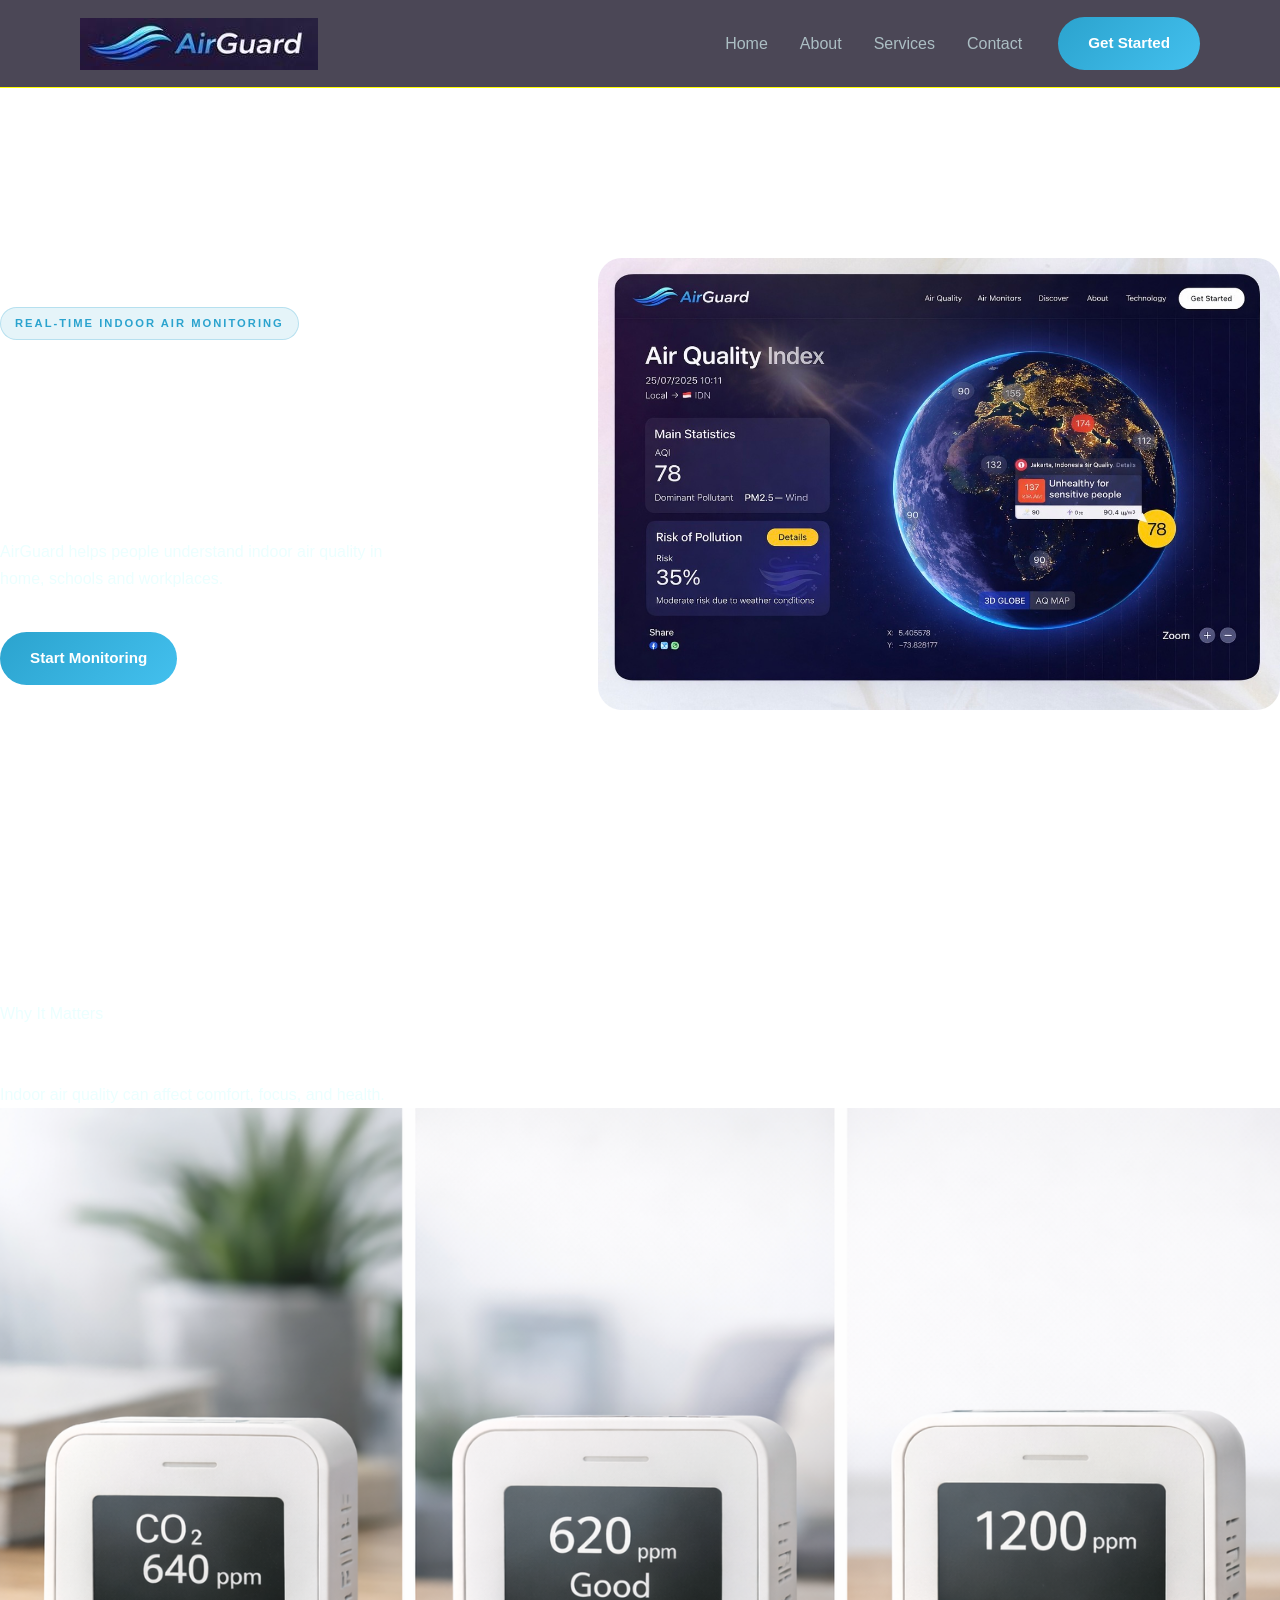
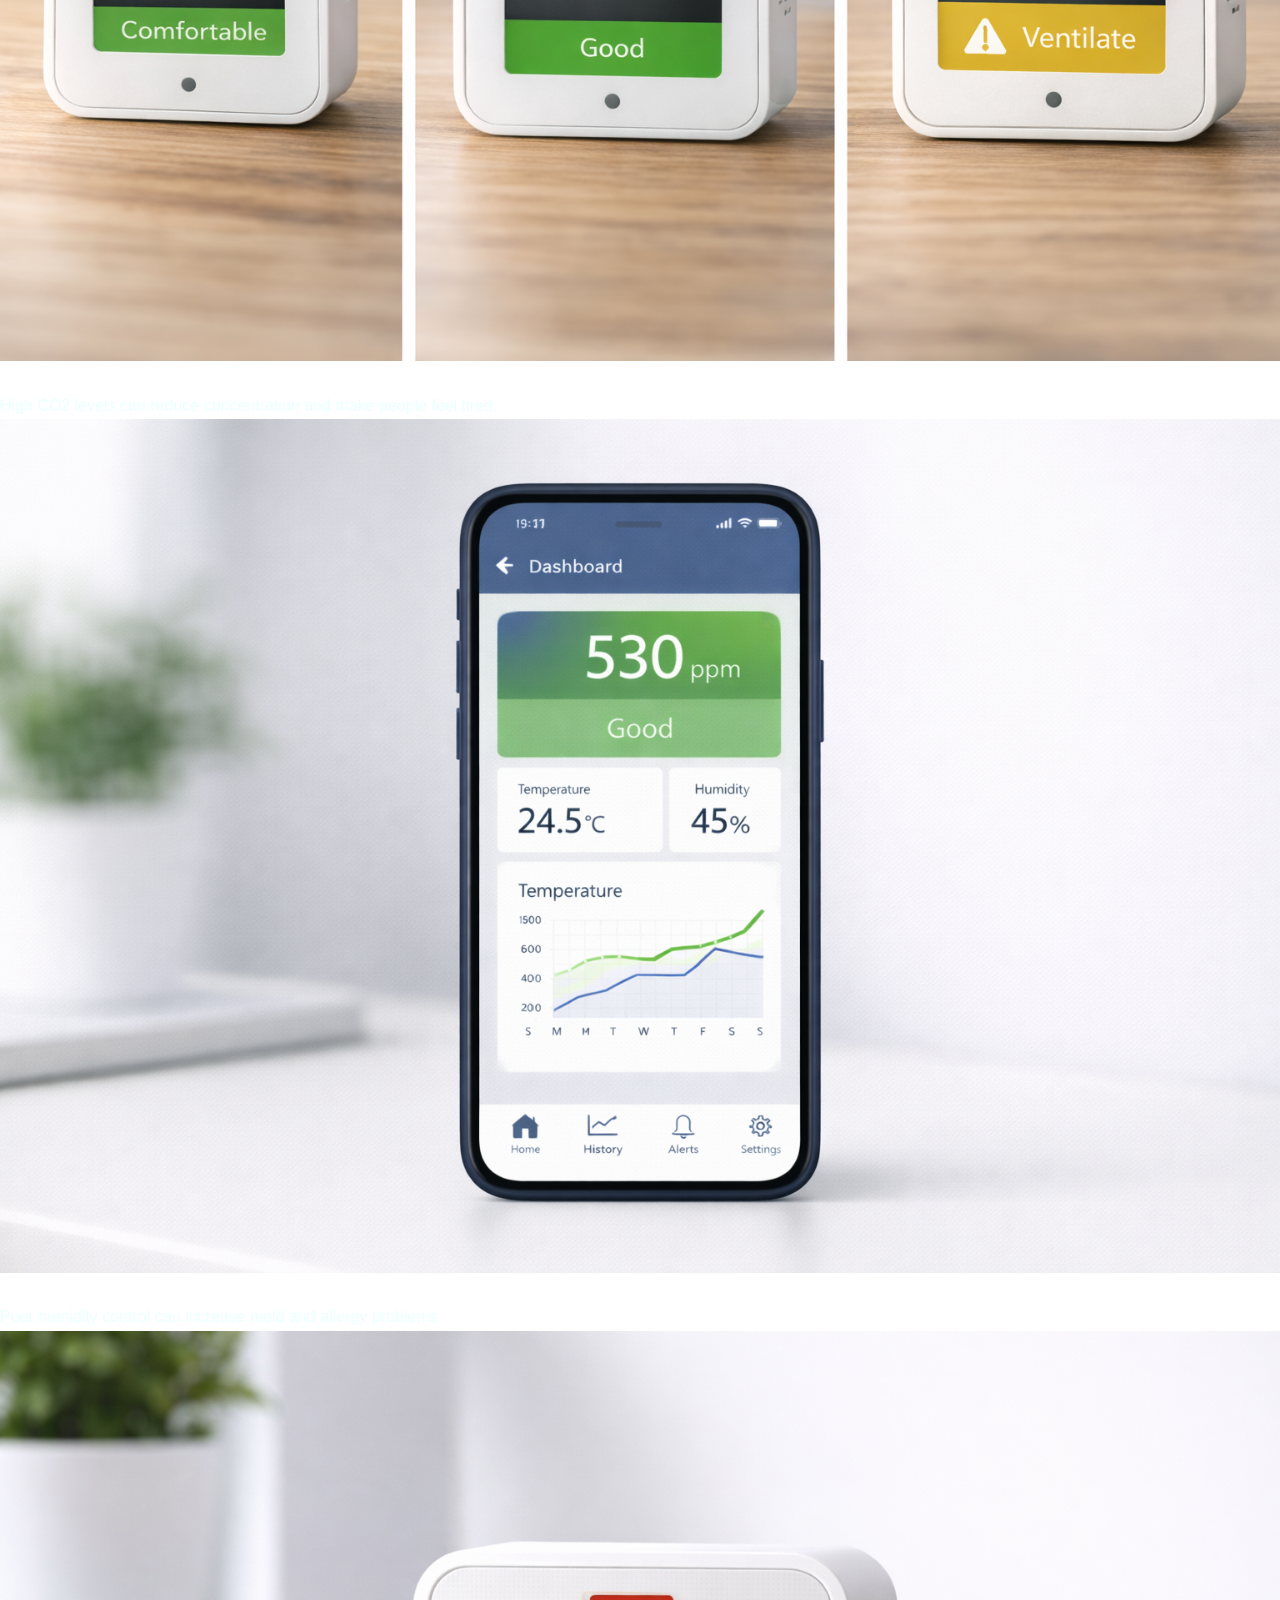
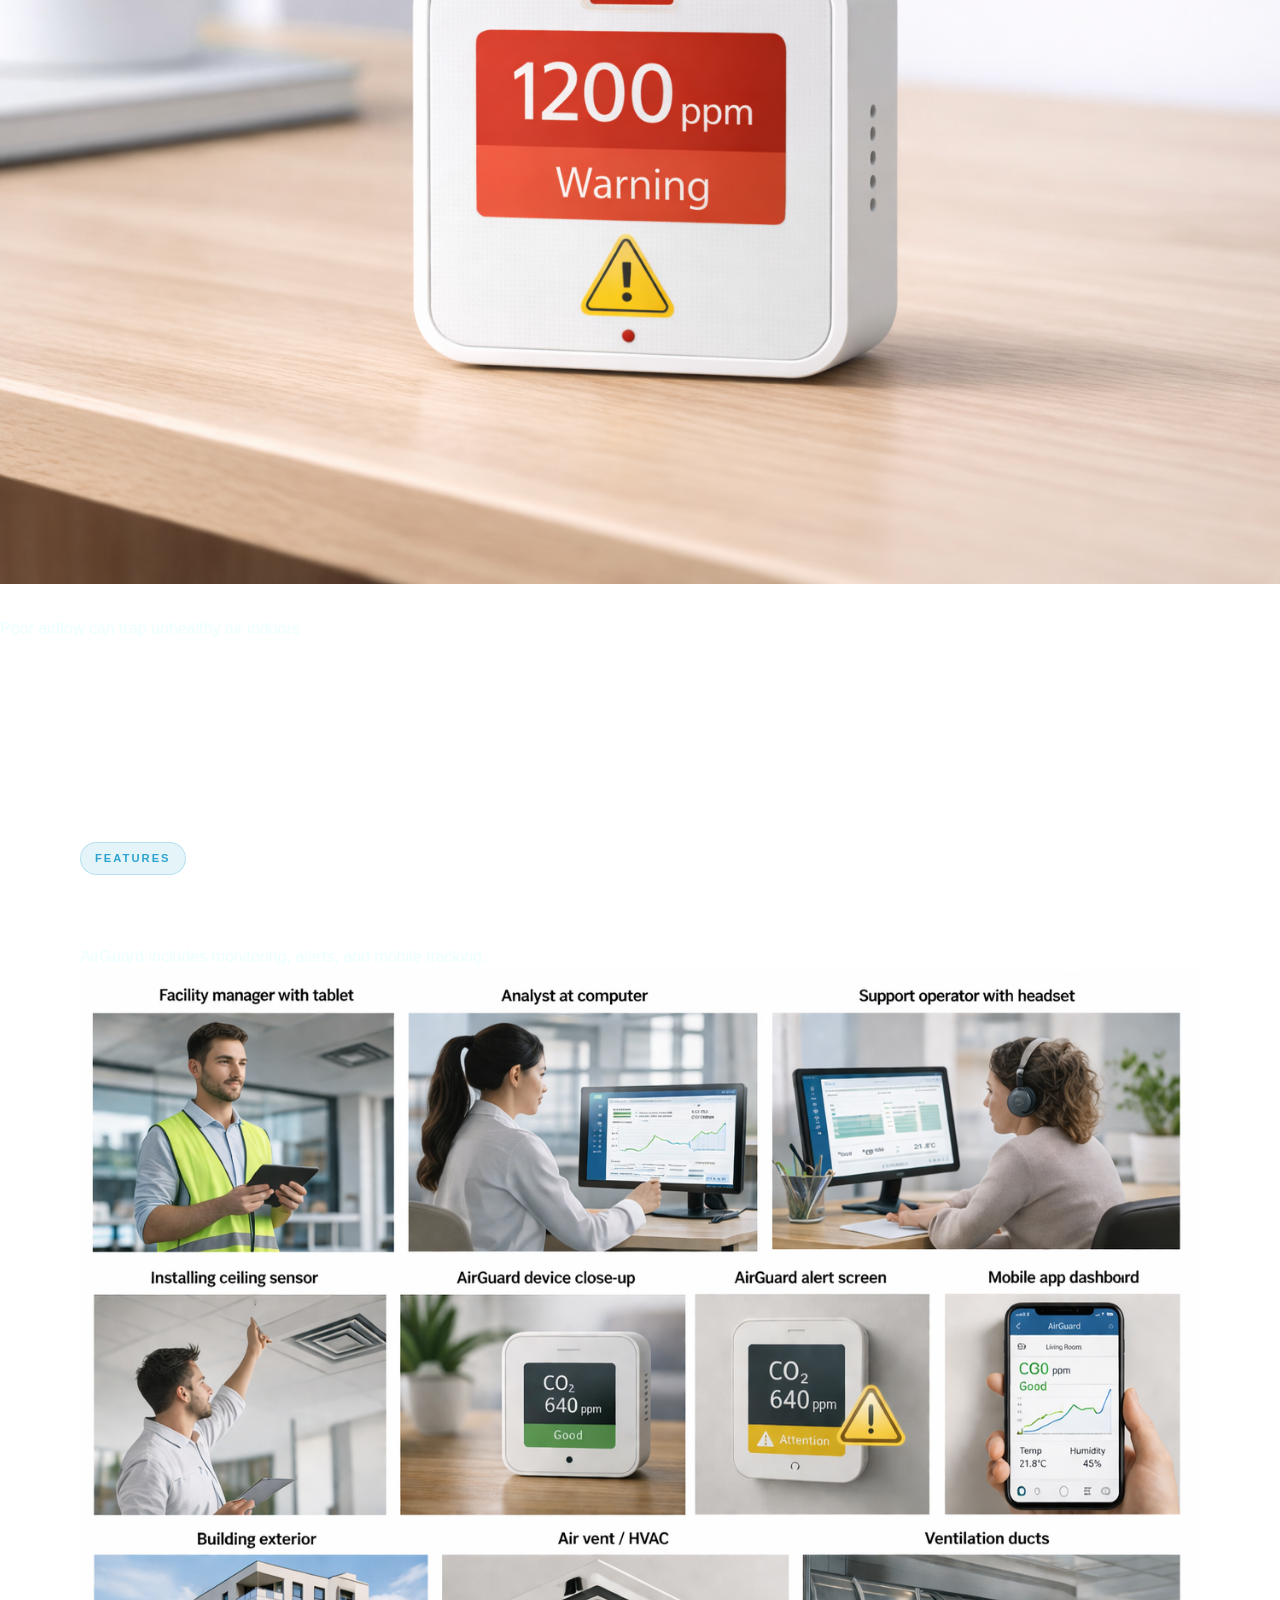
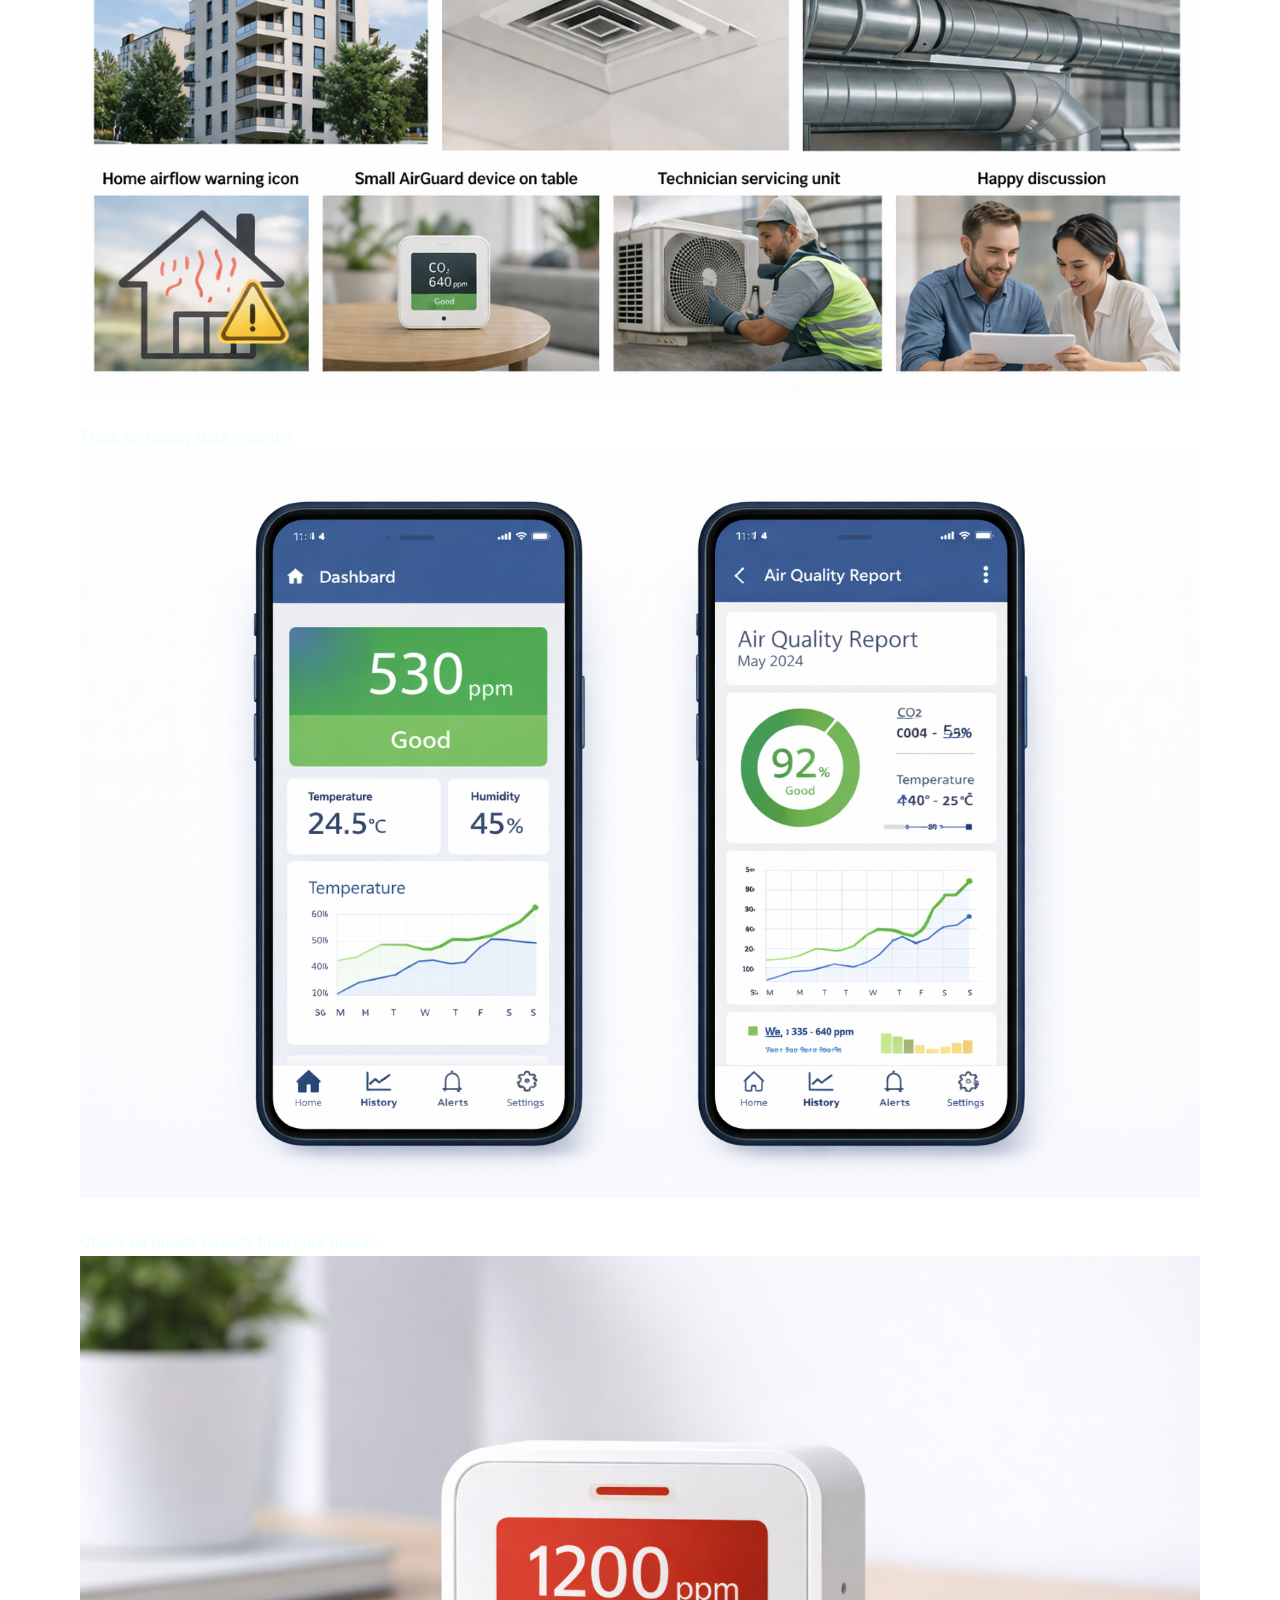
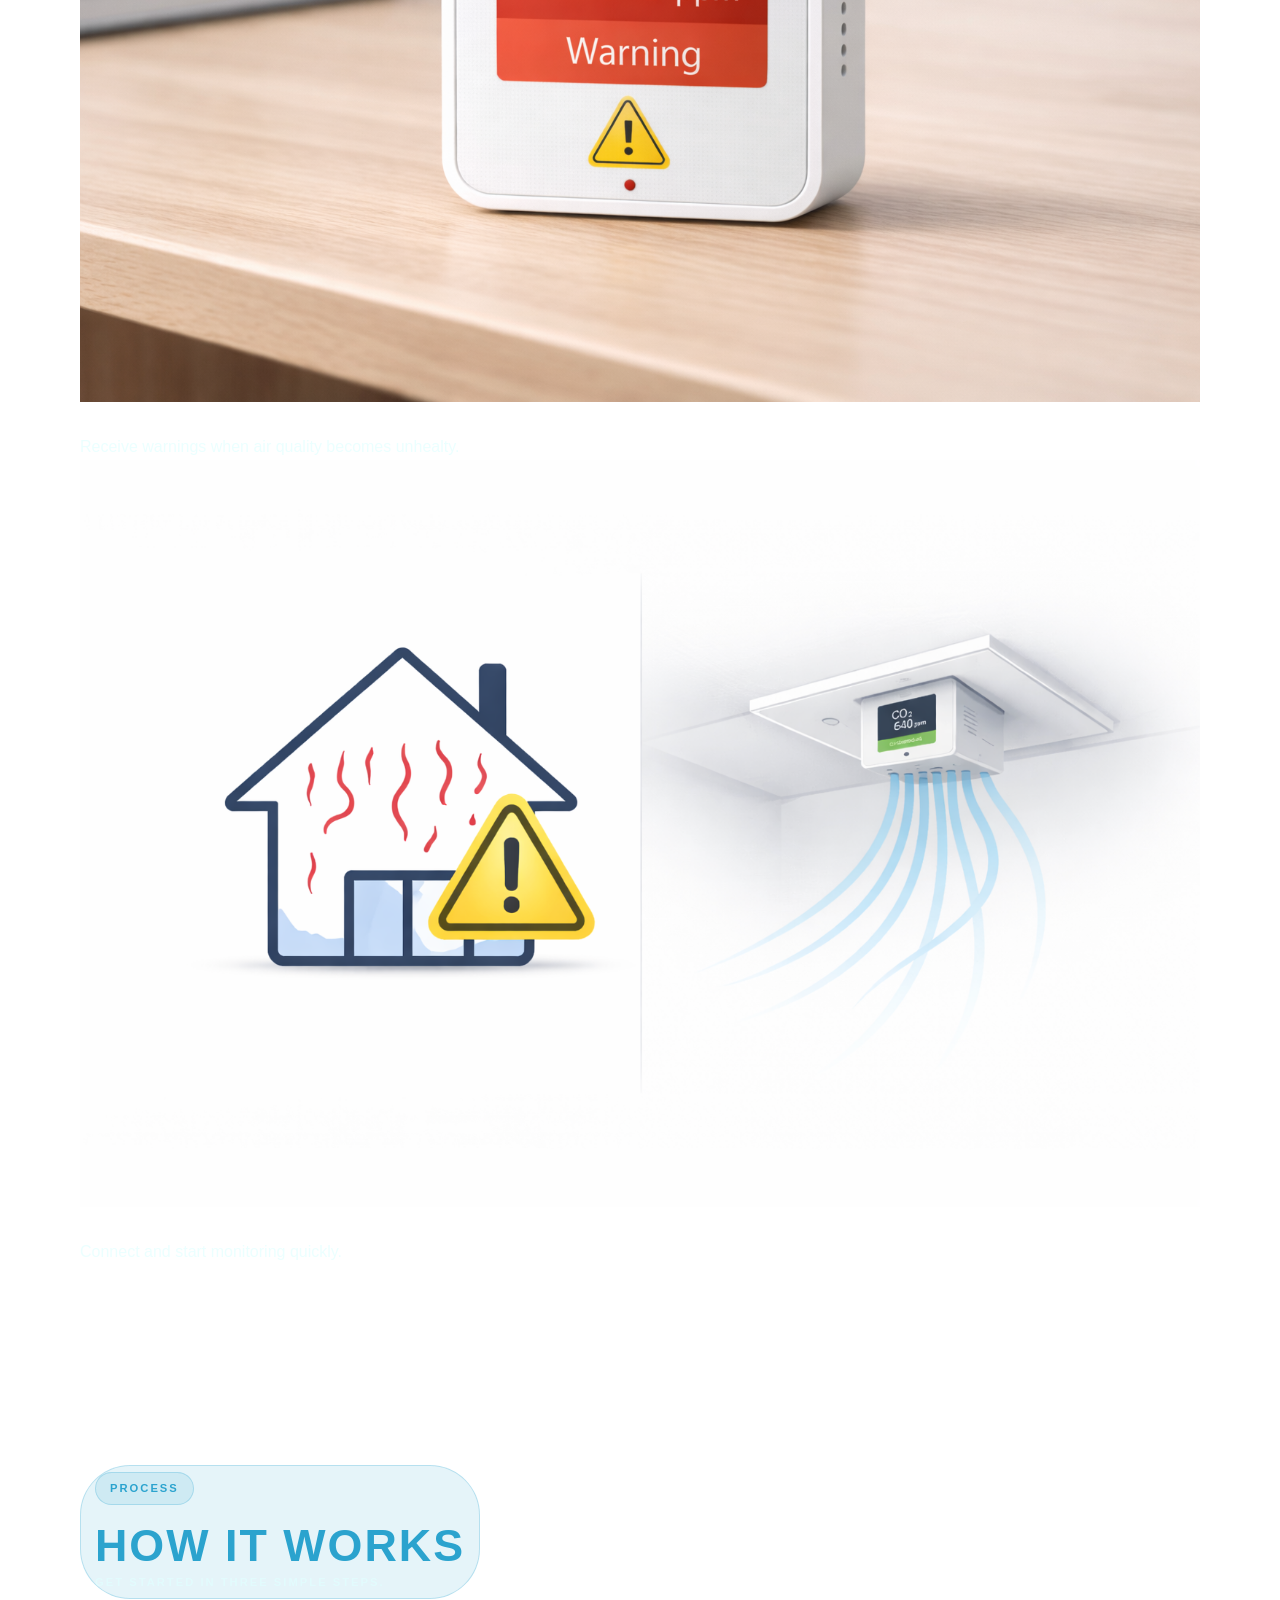
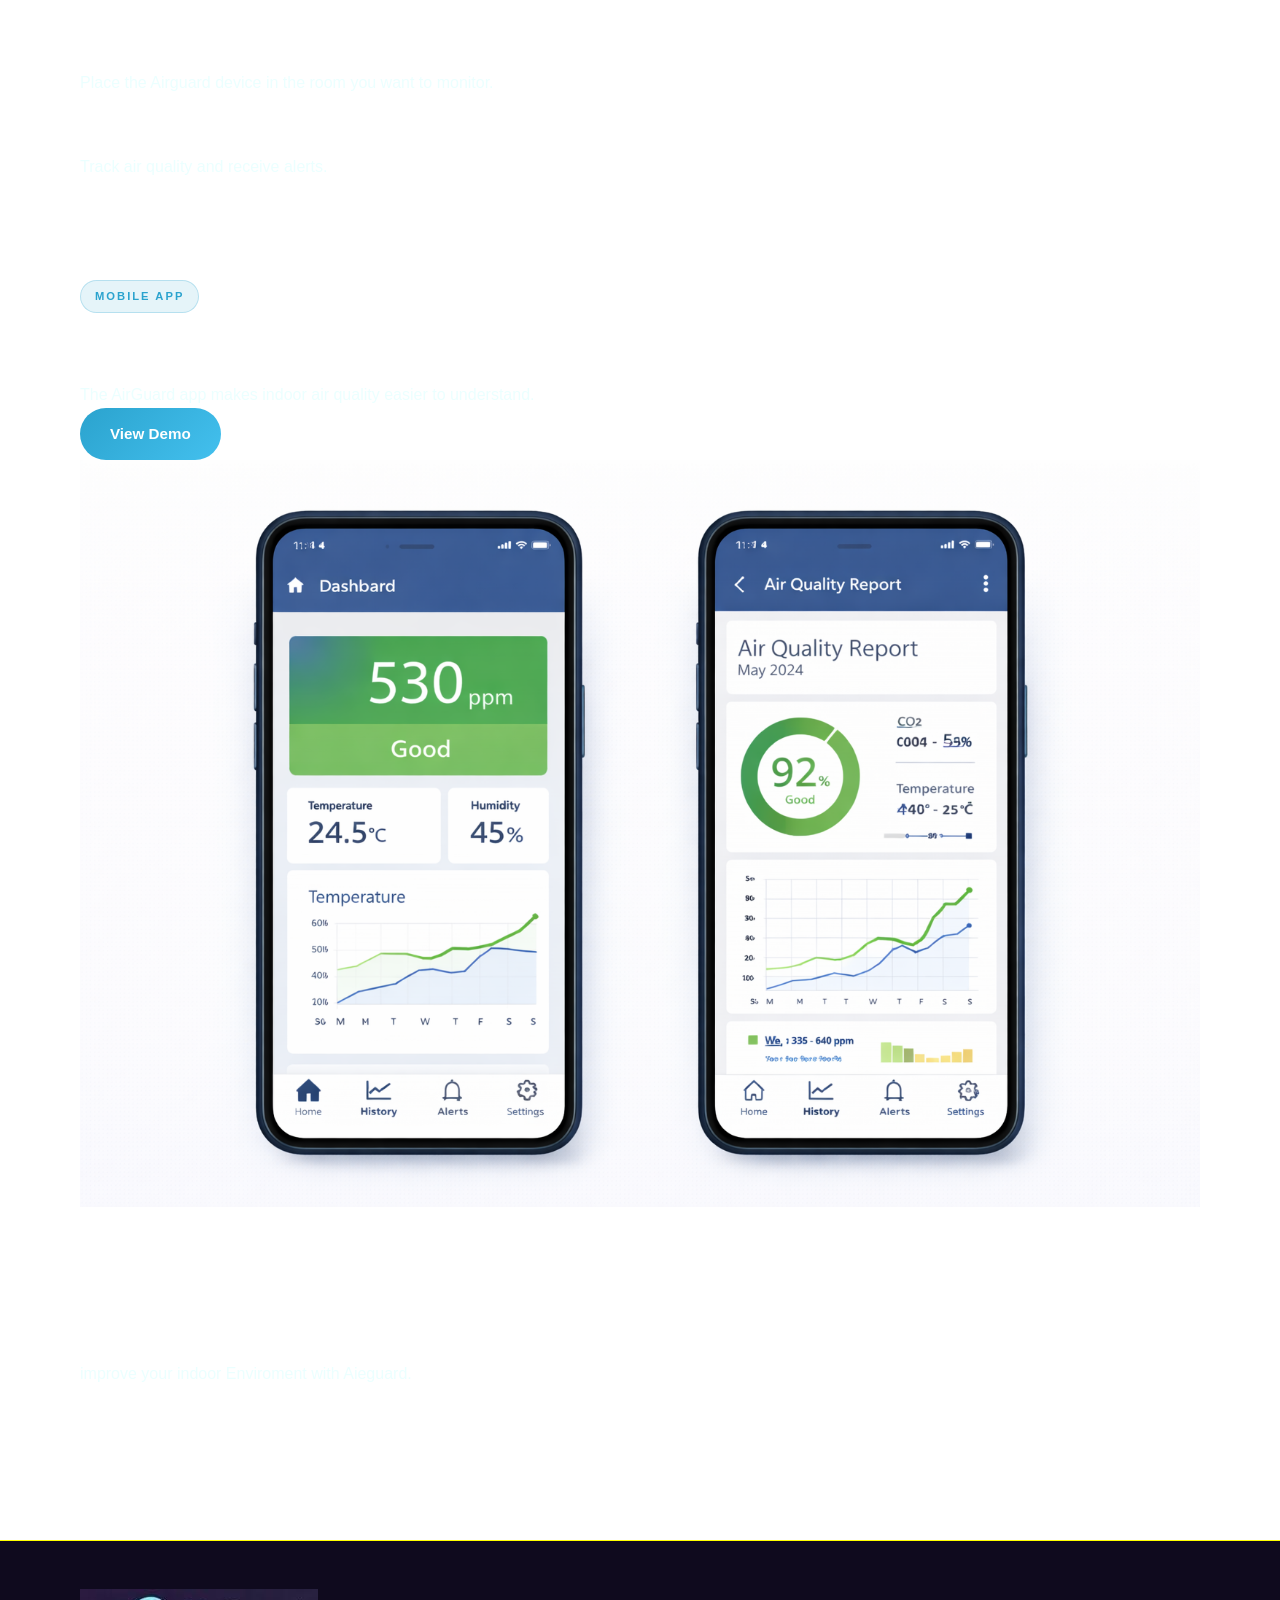
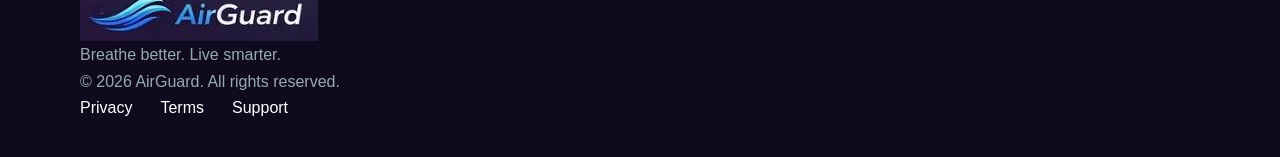
==== index.html @ 50a52c5a "Fix HTML structure errors in index.html" ====
<!-- Home Page -->

<!-- In our project plan, there is an additional page for "How It Works". 
 I have not created it yet-->

<!DOCTYPE html>
<html lang="en">
<head>
    <meta charset="UTF-8">
    <meta name="viewport" content="width=device-width, initial-scale=1.0">
    <title>AirGuard - Smart Air Quality Monitoring</title>

    <!--CSS -->
    <link rel="stylesheet" href="css/style.css">
</head>

<body>
    <!--Header -->
    <header class="header">
        <nav class="nav container">

            <!-- Logo -->
             <a href="index.html" class="nav-logo">
                <img src="images/logo.jpg" alt="AirGuard logo">
             </a>

             <!-- Navigation -->
              <ul class="nav-links">
                <li><a href="index.html" class="active">Home</a></li>
                <li><a href="about.html">About</a></li>
                <li><a href="services.html">Services</a></li>
                <li><a href="contact.html">Contact</a></li>
                </ul>

                <!--Button -->
                <a href="contact.html" class="btn btn-primary">
                    Get Started
                    </a>
                    </nav>
                    </header>

                <main>
                    <!-- Hero Section -->
                     <section class="hero">
                        <div class="hero-text">
                            <p class="section-label">
                                Real-time indoor air monitoring
                            </p>

                            <h1>
                                Airguard Smart Air Quality Monitoring 
                            </h1>

                            <p>
                                AirGuard helps people understand indoor air quality
                                in home, schools and workplaces.
                            </p>

                            <div class="hero-buttons">

                                <a href="contact.html" class="btn btn-primary">
                                    Start Monitoring
                                </a>

                                <a href="about.html" class="btn btn-secondary">
                                    Learn More
                                </a>

                            </div>
                        </div>

                        <!--Hero Image -->
                        <div class="hero-image">

                            <img
                            src="images/hero-dashboard.jpg"
                            alt="AirGuard dashboard preview"
                            >
                            </div>

                        </div>
                     </section>

                     <!-- Air Quality Issues -->
                      <section class="section issues-section">
                        <div class="section-header">
                            <p class="section-header">
                                Why It Matters
                            </p>

                            <h2>
                                Common Air Quality Issues
                            </h2>

                            <p>
                                Indoor air quality can affect comfort,
                                focus, and health.
                            </p>
                        </div>
                        <div class="issues-grid">

                            <!-- Card 1 -->
                             <article class="issues-card">
                                <img
                                src="images/device-clean.png"
                                alt="CO2 monitoring device"
                                >

                                <h3>CO2 Levels</h3>

                                <p>
                                    High CO2 levels can reduce concentration 
                                    and make people feel tired.
                                </p>

                             </article>
                             <!-- Card 2 -->
                              <article class="issues-card">
                                <img
                                src="images/device-side.png"
                                alt="Humidity sensor"
                                >

                                <h3>Humidity</h3>

                                <P>
                                    Poor humidity control can increase mold
                                    and allergy problems
                                </P>

                              </article>

                              <!-- Card 3 -->
                               <article class="issues-card">
                                <img
                                src="images/device-warning.png"
                                alt="Ventilation warning"
                                >

                                <h3>Ventilation</h3>
                                <p>
                                    Poor airflow can trap unhealthy air
                                    indoors
                                </p>

                               </article>
                        </div>
                      </section>

                      <!-- Features -->
                       <section class="section features-section">
                        <div class="container">
                            <div class="section-header">
                                <p class="section-label">
                                    Features
                                </p>

                                <h2>
                                    What AirGuard Can Do
                                </h2>

                                <p>
                                    AirGuard includes monitoring,
                                    alerts, and mobile tracking.
                                </p>

                            </div>
                        <div class="features-grid">

                        <!-- Feature 1 -->
                         <div class="features-grid">
                            <img
                            src="images/full-dashboard.png"
                            alt="Real-time monitoring"
                            >
                            
                            <h3>Real-time Monitoring</h3>
                            <p>
                                Track air quality data instantly.
                            </p>
                         </div>

                         <!-- Feature 2 -->
                          <div class="feature-card">
                            <img
                            src="images/app-preview.png"
                            alt="Mobile app"
                            >

                            <h3>Mobile App</h3>
                            <p>
                                Check air quality directly
                                from your phone.
                            </p>

                          </div>
                          
                          <!-- Feature 3 -->
                           <div class="feature-card"> 
                            <img
                            src="images/device-warning.png"
                            alt="Smart alerts"
                            >

                            <h3>Smart Alerts</h3>

                            <p>
                                Receive warnings when air quality
                                becomes unhealty.
                            </p>

                           </div>
                           
                           <!-- Feature 4 -->
                            <div class="feature-card">
                                <img
                                src="images/flow-process.png"
                                alt="Easy setup"
                                >

                                <h3>Easy Setup</h3>

                                <p>
                                    Connect and start monitoring
                                    quickly.
                                </p>
                            </div>
                       </div>
                    </div>
                </section>

                <!-- How It Works -->
                 <section class="section how-section">
                    <div class="container">
                        <div class="section-label">
                            <p class="section-label">
                                process
                            </p>  
                            
                            <h2>
                                How it Works
                            </h2>

                            <p>
                                Get started in three simple steps.
                            </p>

                            </div>
                        <div class="steps-grid">
                        <div class="step-card">
                        <span class="step-number">01</span>
                        <h3>install</h3>

                        <p>
                            Place the Airguard device in the room
                            you want to monitor.
                        </p>
                    </div>
                
                    <div class="step-card">
                        <span class="step-number">03</span>
                        <h3>Monitor</h3>

                        <p>
                            Track air quality and receive alerts.
                        </p>
                        </div>
                    </div>
                </div>
                <!-- App Section -->
            <section class="section app-section">
            <div class="container app-content">

            <div class="app-text">

            <p class="section-label">
                Mobile App
            </p>
            <h2>
                Control Your Enviroment
            </h2>

            <p>
                The AirGuard app makes indoor air quality
                easier to understand.
            </p>


        <a href="contact.html" class="btn btn-primary">
            View Demo
        </a>
    </div>
    
    <div class="app-image">
        <img
        src="images/app-preview.png"
        alt="AirGuard mobile app preview"
        >
    </div>
</div>
                 </section>

                 <!-- CTA -->
                  <section class="cta-section">
                    <div class="container cta-content">

                        <h2>
                            Breathe Better. Live Smarter
                        </h2>
                        <p>
                            improve your indoor Enviroment
                            with Aieguard.
                        </p>

                        <div class="cta-buttons">
                            <a href="contact.html" class="btn btn-secondary">
                                Schedule Demo
                            </a>

                        </div>
                    </div>
                  </section>
                  </main>
                  
                  <!--Footer-->
                  <footer class="footer">
                    <div class="container footer-content">
                        <div class="footer-brand">
                            <a href="index.html">
                                <img
                                src="images/logo.jpg"
                                alt="AirGuard Logo"
                                >

                            </a>
                            <p>
                                Breathe better. Live smarter.
                            </p>
                            </div>
                        <p>
                            © 2026 AirGuard. All rights reserved.
                        </p>

                        <nav class="footer-links">
                            <a href="#">Privacy</a>
                            <a href="#">Terms</a>
                            <a href="#">Support</a>

                        </nav>
                        </div>
                  </footer>
                  <script src="js/main.js"></script>
</body>
</html>
---- css/style.css ----
/*AirGuard - style.css

/* Basic variable */
:root{
    --bg: #1c2a5e;
    --bg-deep: #141e47;
    --bg-nav: #0f0a1e;
    --bg-2: #1a2650;

    --bg-card: rgba(225, 255, 255, 0.04);
    --bg-card-hover: rgba(225, 255, 255,0.07);

    --teal: #2ba3ce;
    --teal-light: #43c0ee;
    --cyan: #004fff;
    --grad-teal: linear-gradient(135deg, #2ba3ce, #43c0ee);

    --mint:#ffffff;
    --text-muted: rgba(225, 255, 255, 0.65);
    --text-dim: rgba(255,255,255,0.35);

    --glass-border: rgba(255, 255, 255, 0.1);
    --border-teal: rgba(43,163, 206, 0.3);

    --gradient-background: linear-gradient(
        160deg,
        #1c2a5e 0%,
        #141e47 60%,
        #0f0a1e 100%
    );

    --shadow-medium: 0 8px 32px rgba(0, 0, 0, 0.35);
    --shadow-large: 0 20px 60px rgba(0, 0, 0, 0.45);

    --radius-sm: 10px;
    --radius: 16px;
    --radius-lg: 24px;
    --radius-xl: 36px;

    --transition: 0.3s ease;

    --header-h: 88px;
    --section-pad: 100px;
}

/* Reset*/
*{
    margin: 0;
    padding: 0;
    box-sizing: border-box;
}

html{
    scroll-behavior: smooth;
}

body{
    font-family: 'Montserrat', sans-serif;
    background-attachment: fixed;
    color: var(--mint);
    line-height: 1.6;
    overflow-x: hidden;

}

img{
    max-width: 100%;
    display: block;
}

a{
    text-decoration: none;
    color: inherit;
}

ul{
    list-style: none;
}

button{
    border: none;
    background: none;
    cursor: pointer;
    font: inherit;
}

/* Layout */
.container {
    width: 100%;
    max-width: 1200px;
    margin: auto;
    padding: 0 40px;
}

.section{
    padding: var(--section-pad) 0;
}

.text-center{
    text-align: center;
}

.gradient-text,
.mint{
    color: var(--mint);
}

/* Typography*/
h1 {
    font-size: clamp(2.2rem, 5vw, 3.8rem);
    line-height:1.1;
    font-weight:800;
}

h2{
    font-size: clamp(1.8rem, 4vw, 2.8rem);
    line-height:1.2;
    font-weight:1.2;
    font-weight:700;
}

h3{
    font-size: 1.2rem;
    font-weight:700;
}

p{
    color: var(--text-muted);
    line-height: 1.7;
}

/* Labels*/
.section-label,
.section-eyebrow{
    display: inline-block;
    margin-bottom: 14px;
    padding: 6px 14px;
    border-radius: 50px;

    font-size: 0.7rem;
    font-weight:700;
    letter-spacing: 0.18em;
    text-transform: uppercase;

    color: var(--teal);

    background: rgba(43, 163, 206, 0.12);
    border: 1px solid rgba(43, 163, 206, 0.25);
}

.section-subtitle{
    max-width: 560px;
    margin: auto;
}

/* Buttons*/
.btn{
    display: inline-flex;
    align-items: center;
    justify-content: center;

    gap:8px;

    padding: 14px 30px;
    border-radius: 50px;
    
    font-size: 0.95rem;
    font-weight: 600;

    transition: var(--transition);
}

.btn-primary{
    background: var(--grad-teal);

    color: white;
}
.btn-primary:hover {
    transform: translateY(-2px);
}

.btn-ghost,
.btn-outline{
    border: 1px solid var(--glass-border);
}

.btn-ghost:hover,
.btn-outline:hover{
    background: rgba(255, 255, 255, 0.06);
}

/* Header*/
.header{
    position: fixed;
    top: 0;
    width: 100%;
    height: var(--header-h);

    background: rgba(15, 10, 30, 0.75);
    backdrop-filter: blur(18px);
    border-bottom: 1px solid rgba(255, 255, 0.06);
    z-index: 100;
}

.nav{
    height:100%;

    display: flex;
    align-items: center;
    gap:36px;
}

.nav-logo img {
    height: 52px;
}

.nav-links{
    display: flex;
    align-items: center;
    gap: 32px;

    margin-left:auto;
}

.nav-links a {
    position: relative;

    color: var(--text-muted);

    transition: var(--transition);
}

.nav-links a:hover::after,
.nav-links a.active{
    width: 100%;
}

.nav-toggle {
    display: none;
    flex-direction: column;
    gap: 5px;
}

.nav-toggle span{
    width: 22px;
    height: 2px;
    background: white;
}

main{
    padding-top: var(--header-h);
}

/*Hero*/
.hero{
    min-height: calc(100vh - var(--header-h));

display: flex;
align-items: center;

padding: 80px 0 100px;

position: relative;
overflow: hidden;
}

.hero-inner{
    display: block;

    font-size: clamp(2.8rem, 6vw, 4.2rem);
    font-weight: 900;
    color: var(--mint);

}

.hero-sub {
    display: block;
    margin-top: 10px;
    font-size: clamp(1.3rem, 3vw, 2rem);
}

.hero-text p{
    max-width: 430px;
    margin: 24px 0 40px;
}

.hero-actions{
    display: flex;
    gap: 14px;
    flex-wrap: wrap;

}

.hero-image img{
    border-radius: var(--radius-lg);
    box-shadow: var(--shadow-lg);

}
/* Issue section */
.issue-grid {
    display: grid;
    grid-template-columns: repeat(3, 1fr);
    gap: 28px;
}

.issue-card {
    overflow: hidden;
}

.issue-img{
    aspect-ratio: 4 / 3;
    overflow: hidden;
}

.issue-img img{
    width: 100%;
    height: 100%;
    object-fit: cover;

    transition: var(--transition);
}

.issue-card:hover img{
    transform: scale(1.05);
}

.issue-card-body {
    padding: 22px 24px;
}

/* Features */
.features-strip{
    display: grid;
    grid-template-columns: repeat(4,1fr);
    gap: 20px;
}

.feature-item{
    overflow: hidden;
}

.feature-img{
    aspect-ratio: 3/ 2;
}

.feature-img img{
    width: 100%;
    height: 100%;
    object-fit: cover;
}

.feature-label{
    display: flex;
    align-items: center;
    gap: 10px;

    padding: 16px 20px;

    font-size: 0.8rem;
    font-weight: 700;
}

.feature-dot{
    width: 6px;
    height: 6px;

    border-radius: 50%;
    background: var(--teal);
}

/* About page */
.about-section{
    padding: 72px 0;
}

.about-grid{
    display: grid;
    grid-template-columns: 1fr 1fr;
    gap: 64px;
    align-items: center;
}

.about-visual{
    padding: 40px 32px;

    border-radius: var(--radius-lg);

    background: var(--bg-card);
    border: 1px solid var(--glass-border);
}

.about-stat{
    margin-bottom: 18px;
}

.about-stat-value{
    display: block;
    font-size: 2.2rem;
    font-weight: 800;
    
    color: var(--mint);
}

.about-stat-label{
    font-size: 0.9rem;
}

.divider{
    height: 1px;
    background: var(--glass-border);
    margin: 20px 0;

}

.who-grid{
    display: grid;
    grid-template-columns: repeat(auto-fit, minmax(220px, 1fr));
    gap:20px;

    margin-top: 40px;
}

.who-card{
    padding: 28px 24px;
}

.issue-icon {
    width: 48px;
    height: 48px;

    display: flex;
    align-items: center;
    justify-content: center;

    border-radius: 12px;
    margin-bottom: 16px;
    background: rgba(43, 163, 206, 0.12);

}

/* contact*/
.contact-layout{
    display: grid;
    grid-template-columns: 1fr 1.5fr;
    gap: 64px;

    padding-bottom: 96px;
}

.contact-form-card {
    padding: 44px 40px;

}
.form-row{
    display: flex;
    flex-direction: column;

    gap: 8px;
    margin-bottom: 20px;

}

.form-group label{
    font-size: 0.82rem;
    font-weight: 600;
}

.form-group input,
.form-group select,
.form-group textarea{
    padding: 13px 16px;

    border-radius: var(--radius-sm);
    border:1px solid var(--glass-border);

    background: rgba(255, 255, 255, 0.05);

    color: white;
    font: inherit;
}

.form-submit{
    width: 100%;
}

/* CTA*/
.cta-actions{
    display: flex;
    justify-content: center;
    gap: 16px;

    flex-wrap: wrap;
}

.cta-box{
    padding: 72px 48px;

    border-radius: var(--radius-xl);

    background: rgba(43, 163, 206, 0.08);

    border:1px solid rgba(43, 163, 206, 0.2);

}

/* Footer*/
.footer{
    background: var(--bg-nav);

    padding: 48px 0 36px;

    border-top: 1px solid rgba(255, 255, 0.06);

}

.footer-inner{
    display: flex;
    align-items: center;
    justify-content: space-between;

    flex-wrap: wrap;

    gap: 20px;

}

.footer-logo img{
    height: 44px;

}
.footer-links{
    display: flex;
    gap: 28px;

}
.footer-links a{
    color: var(--mint);
}

/*Amimation*/
.fade-up{
    opacity: 0;
    transform: translateY(28px);

    transition:
    opacity 0.6s ease,
    transform 0.6s ease;
}

.fade-up.visible{
    opacity: 1;
    transform: translateY(0);
}

/* Responsive*/
@media (max-width: 900px){
    .hero-inner,
    .about-grid,
    .contact-layout{
        grid-template-columns: 1fr;
    }
    .issue-grid{
        grid-template-columns: repeat(2, 1fr);
    }

    .features-strip{
        grid-template-columns: repeat(2, 1fr);
    }
}

@media (max-width: 700px) {
    .container{
        padding: 0 20px;
    }
    .nav-links,
    .nav-cta{
        display: none;
    }
    .nav-toggle{
        display: flex;
    }
    .issue-grid,
    .features-strip,
    .form-row{
        grid-template-columns: 1fr;
    }
    .hero-actions,
    .cta-actions {
        flex-direction: column;
        align-items: center;
    }
    .footer-inner{
        flex-direction: column;
        text-align: center;

    }
    .contact-form-card {
        padding: 28px 22px;
    }
    .cta-box{
        padding: 48px 24px;
    }

    }
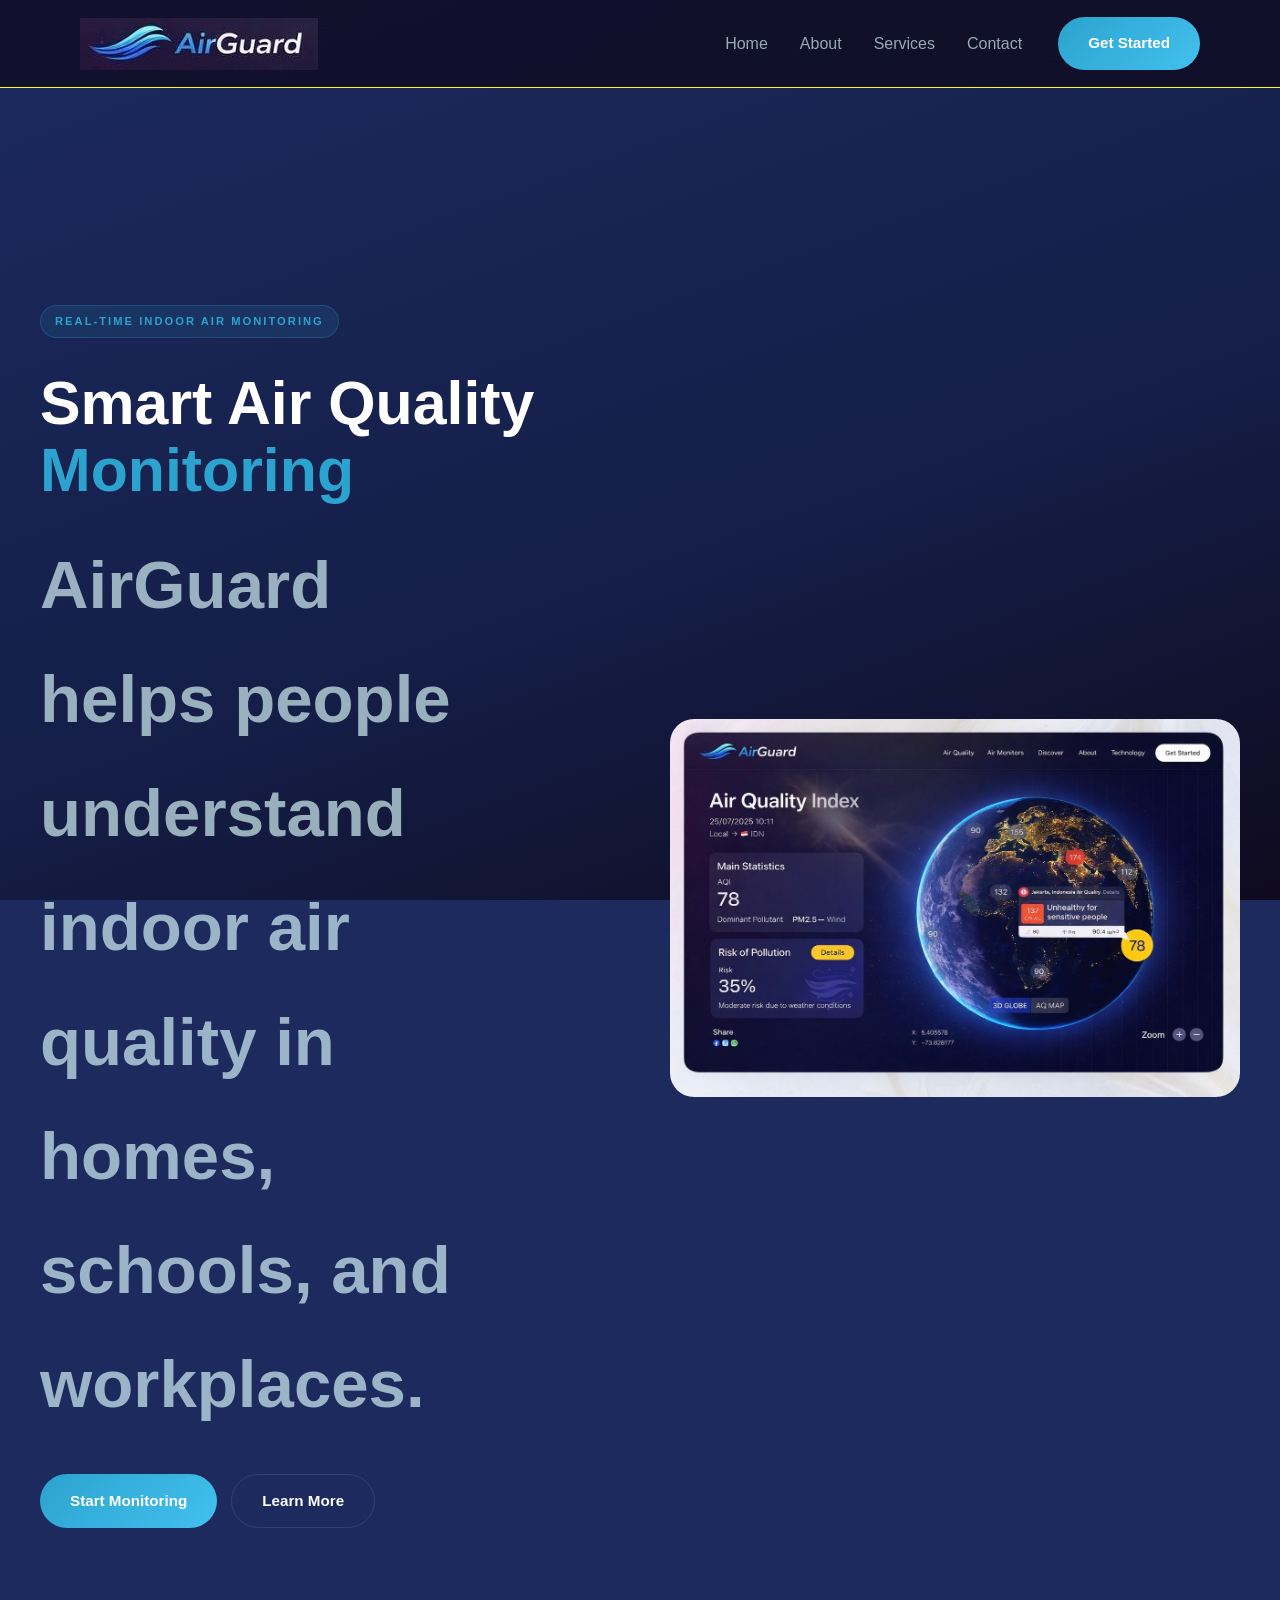
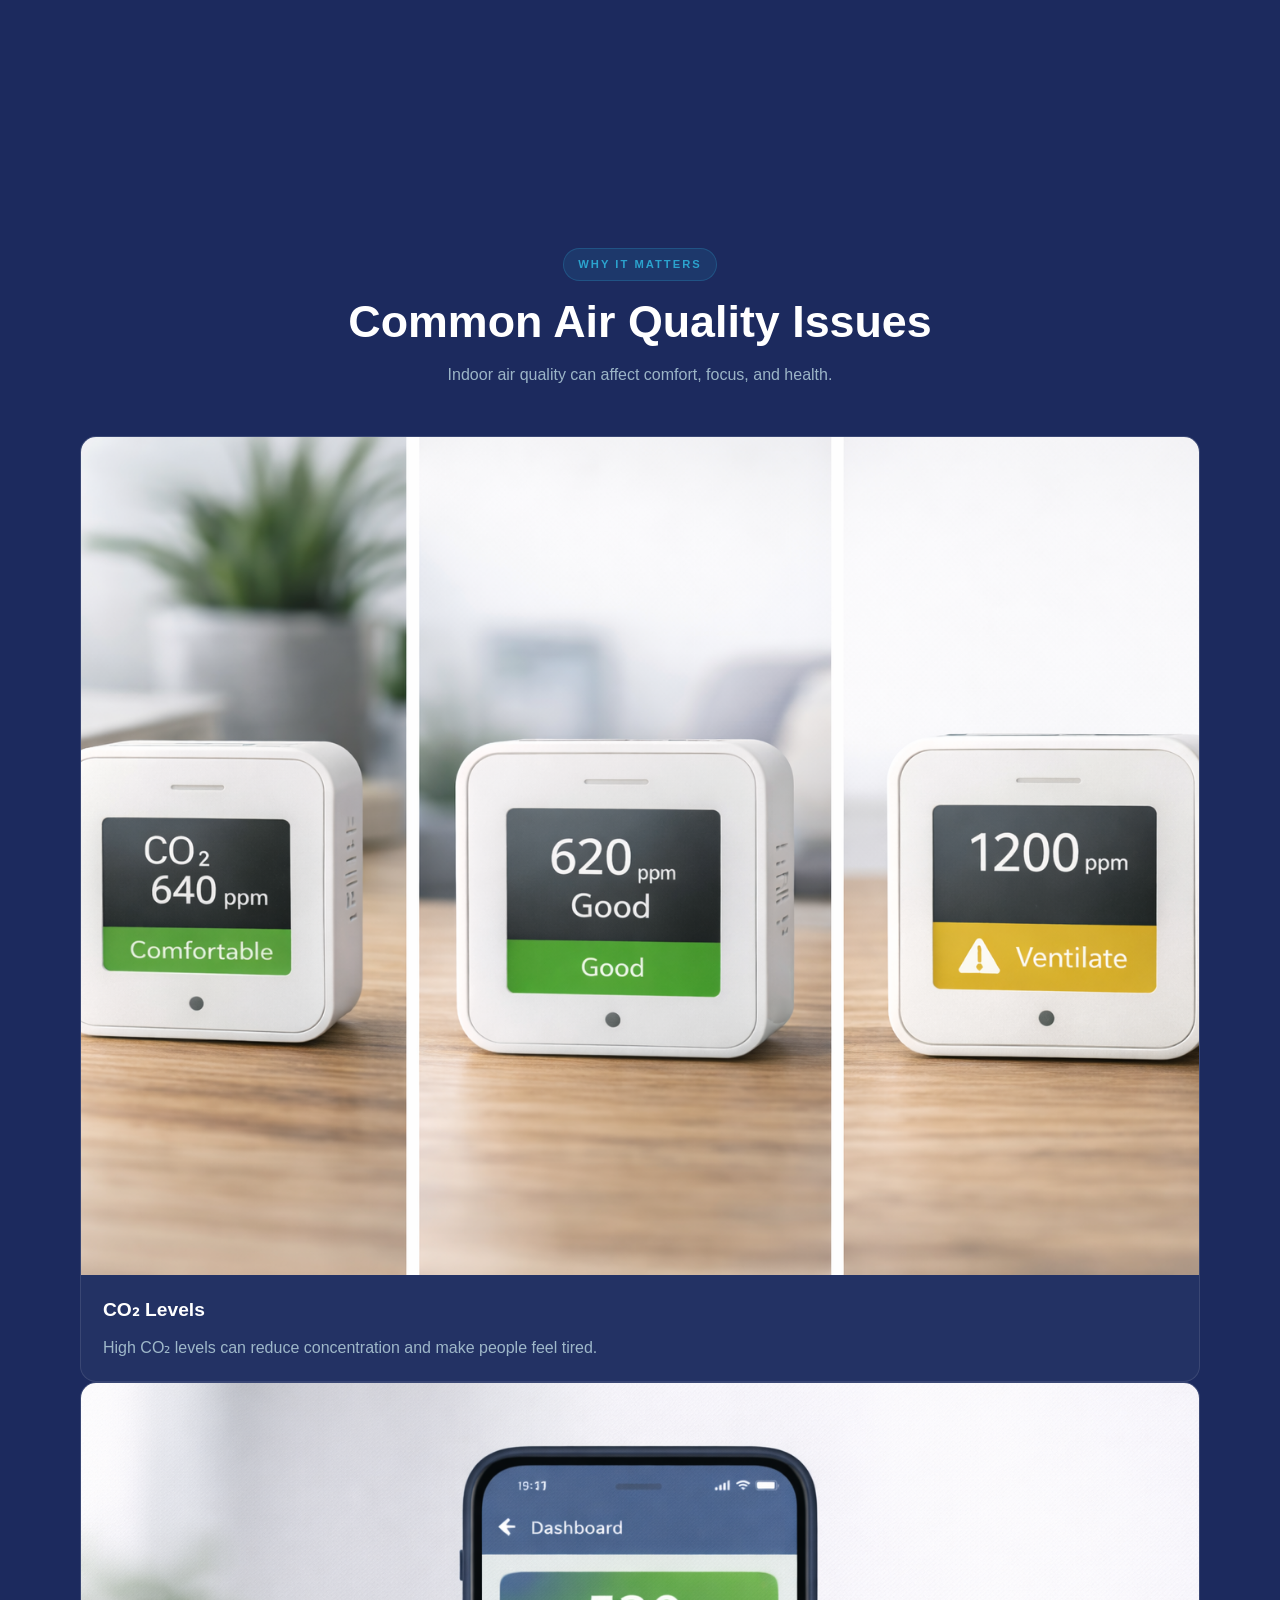
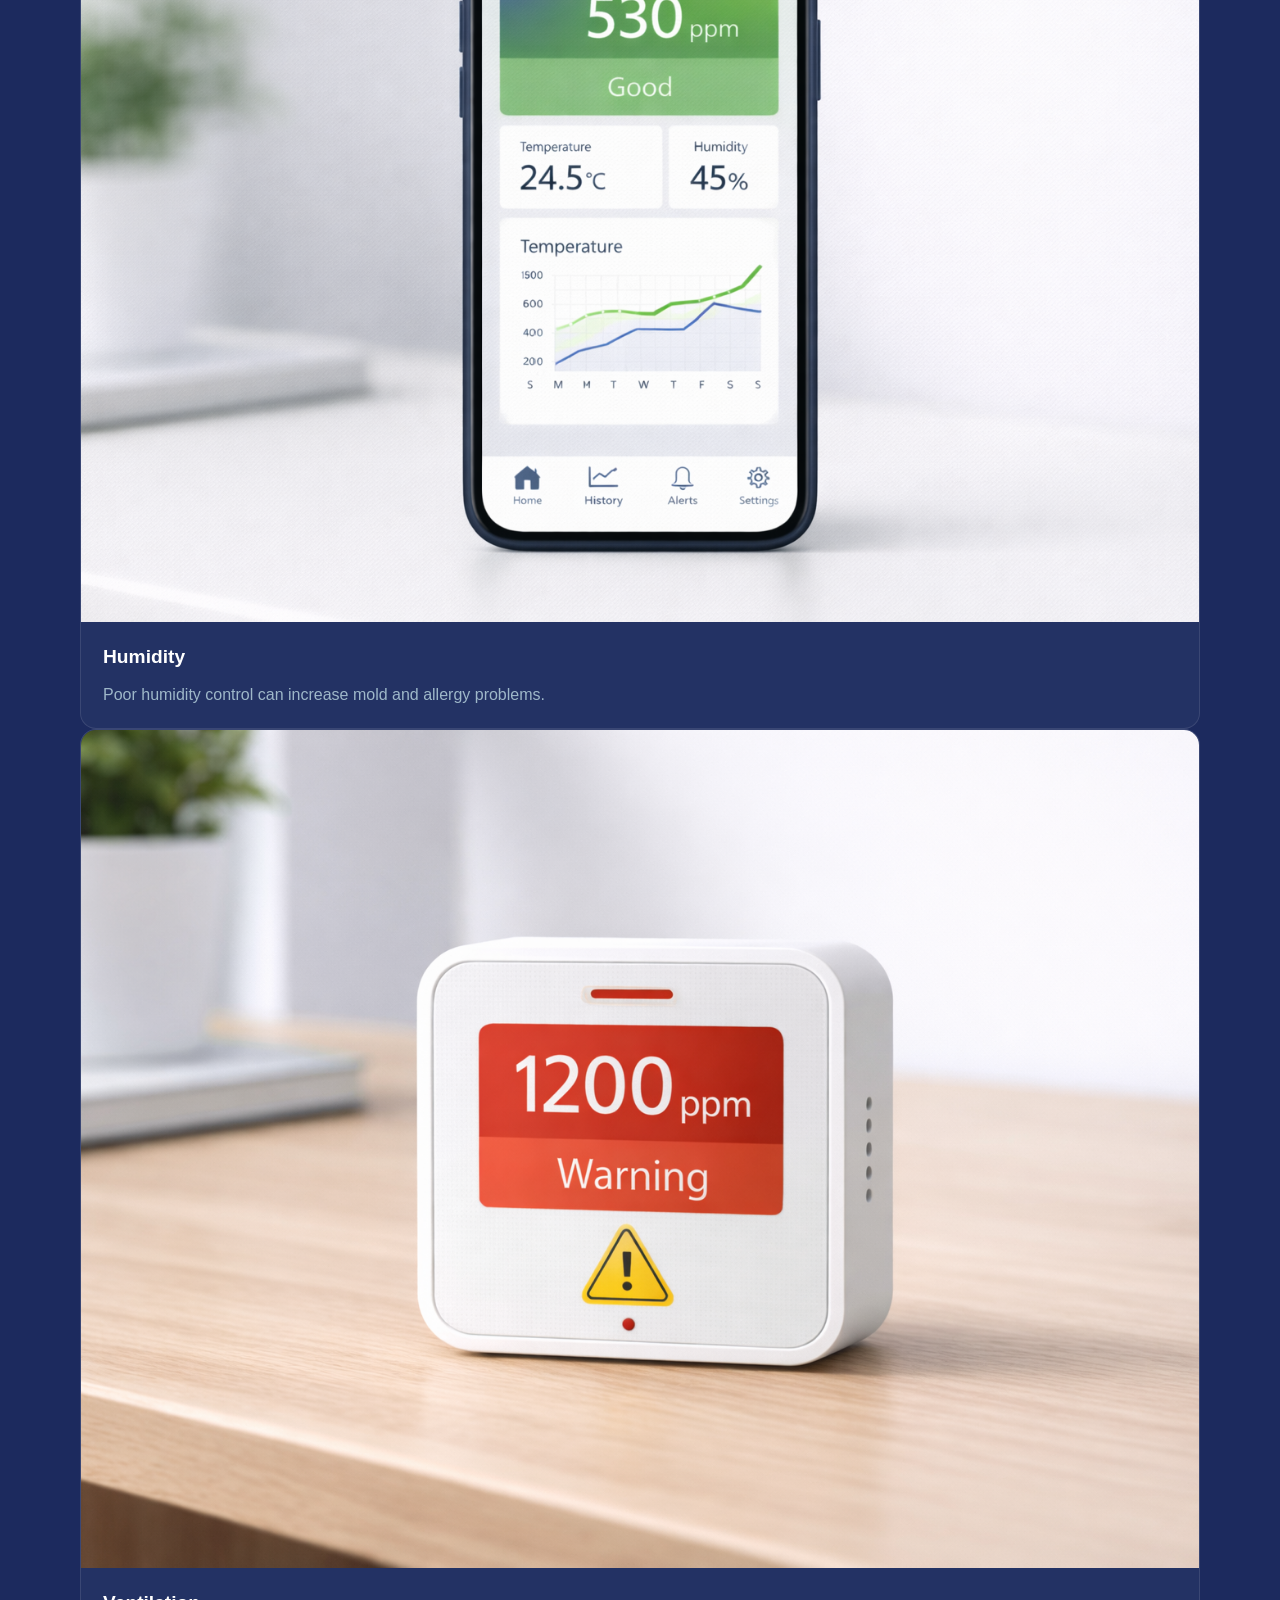
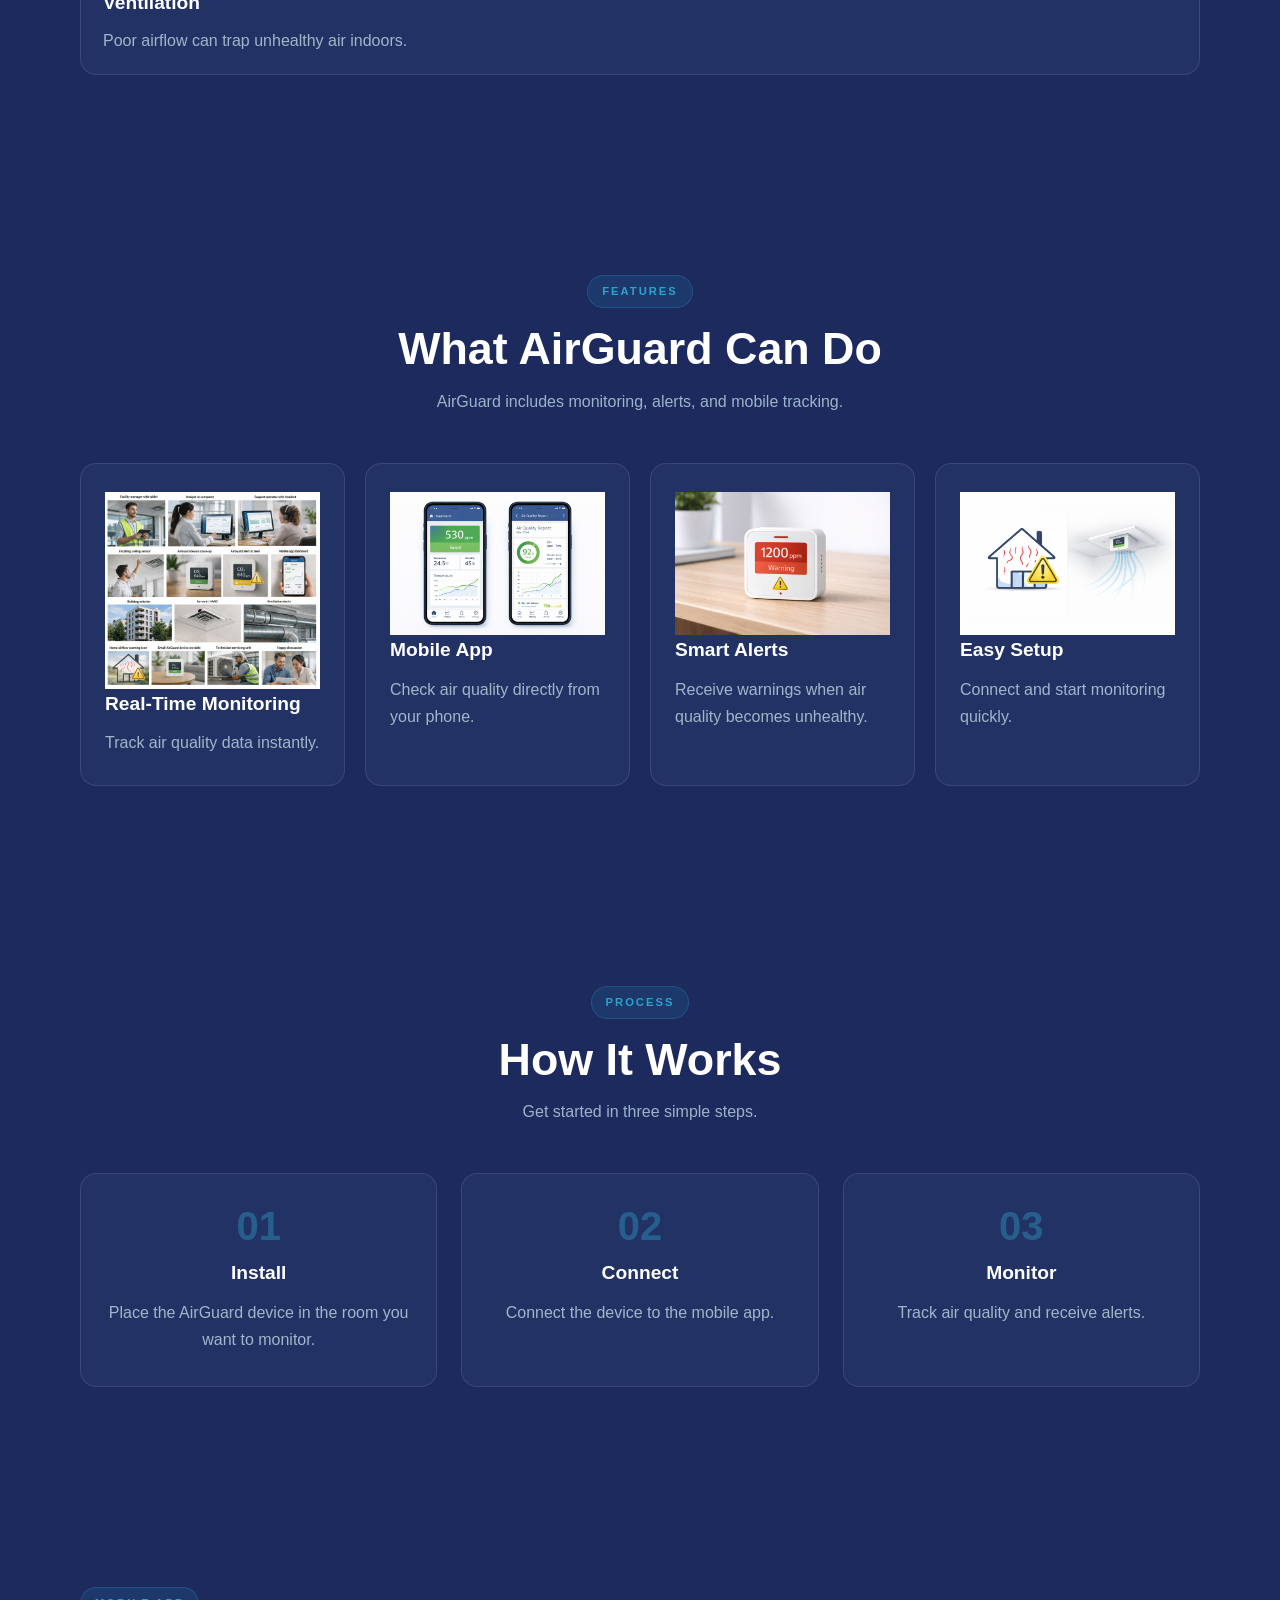
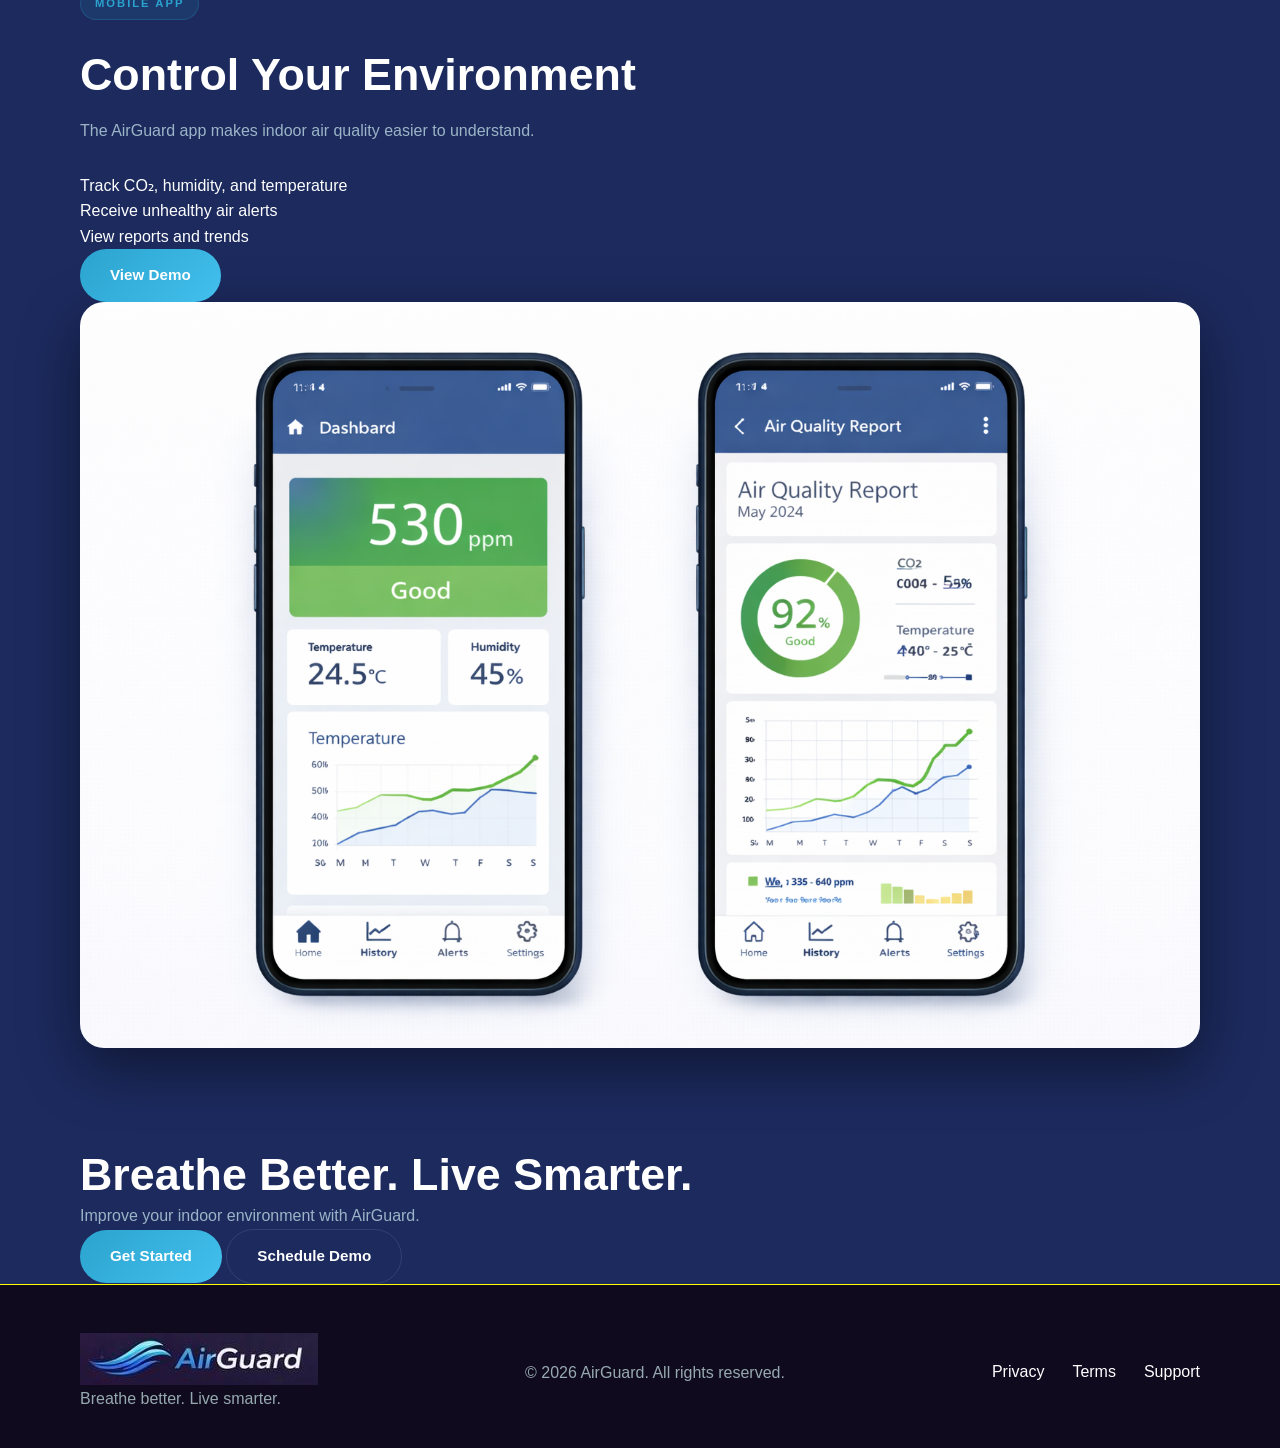
==== commit cc1389d9: "css and index adjustment" ====
--- a/index.html
+++ b/index.html
@@ -5,350 +5,509 @@
 
 <!DOCTYPE html>
 <html lang="en">
+
 <head>
     <meta charset="UTF-8">
     <meta name="viewport" content="width=device-width, initial-scale=1.0">
+
     <title>AirGuard - Smart Air Quality Monitoring</title>
 
-    <!--CSS -->
+    <!-- CSS -->
     <link rel="stylesheet" href="css/style.css">
 </head>
 
 <body>
-    <!--Header -->
+
+    <!-- Header -->
     <header class="header">
+
         <nav class="nav container">
 
             <!-- Logo -->
-             <a href="index.html" class="nav-logo">
+            <a href="index.html" class="nav-logo">
                 <img src="images/logo.jpg" alt="AirGuard logo">
-             </a>
-
-             <!-- Navigation -->
-              <ul class="nav-links">
+            </a>
+
+            <!-- Navigation -->
+            <ul class="nav-links">
                 <li><a href="index.html" class="active">Home</a></li>
                 <li><a href="about.html">About</a></li>
                 <li><a href="services.html">Services</a></li>
                 <li><a href="contact.html">Contact</a></li>
-                </ul>
-
-                <!--Button -->
-                <a href="contact.html" class="btn btn-primary">
-                    Get Started
-                    </a>
-                    </nav>
-                    </header>
-
-                <main>
-                    <!-- Hero Section -->
-                     <section class="hero">
-                        <div class="hero-text">
-                            <p class="section-label">
-                                Real-time indoor air monitoring
-                            </p>
-
-                            <h1>
-                                Airguard Smart Air Quality Monitoring 
-                            </h1>
-
-                            <p>
-                                AirGuard helps people understand indoor air quality
-                                in home, schools and workplaces.
-                            </p>
-
-                            <div class="hero-buttons">
-
-                                <a href="contact.html" class="btn btn-primary">
-                                    Start Monitoring
-                                </a>
-
-                                <a href="about.html" class="btn btn-secondary">
-                                    Learn More
-                                </a>
-
-                            </div>
-                        </div>
-
-                        <!--Hero Image -->
-                        <div class="hero-image">
+            </ul>
+
+            <!-- Main button -->
+            <a href="contact.html" class="btn btn-primary">
+                Get Started
+            </a>
+
+        </nav>
+
+    </header>
+
+    <main>
+
+        <!-- Hero Section -->
+        <section class="hero">
+
+            <div class="container hero-inner">
+
+                <!-- Left text -->
+                <div class="hero-text">
+
+                    <p class="section-label">
+                        Real-time indoor air monitoring
+                    </p>
+
+                    <h1>
+                        Smart Air Quality
+                        <span class="teal">Monitoring</span>
+                    </h1>
+
+                    <p>
+                        AirGuard helps people understand indoor air quality
+                        in homes, schools, and workplaces.
+                    </p>
+
+                    <div class="hero-actions">
+
+                        <a href="contact.html" class="btn btn-primary">
+                            Start Monitoring
+                        </a>
+
+                        <a href="about.html" class="btn btn-ghost">
+                            Learn More
+                        </a>
+
+                    </div>
+
+                </div>
+
+                <!-- Right image -->
+                <div class="hero-image">
+
+                    <img
+                        src="images/hero-dashboard.jpg"
+                        alt="AirGuard dashboard preview"
+                    >
+
+                </div>
+
+            </div>
+
+        </section>
+
+        <!-- Air Quality Issues -->
+        <section class="section issues-section">
+
+            <div class="container">
+
+                <div class="section-header text-center">
+
+                    <p class="section-label">
+                        Why It Matters
+                    </p>
+
+                    <h2>
+                        Common Air Quality Issues
+                    </h2>
+
+                    <p class="section-subtitle">
+                        Indoor air quality can affect comfort,
+                        focus, and health.
+                    </p>
+
+                </div>
+
+                <div class="issues-grid">
+
+                    <!-- Card 1 -->
+                    <article class="issue-card">
+
+                        <div class="issue-img">
 
                             <img
-                            src="images/hero-dashboard.jpg"
-                            alt="AirGuard dashboard preview"
-                            >
-                            </div>
-
-                        </div>
-                     </section>
-
-                     <!-- Air Quality Issues -->
-                      <section class="section issues-section">
-                        <div class="section-header">
-                            <p class="section-header">
-                                Why It Matters
-                            </p>
-
-                            <h2>
-                                Common Air Quality Issues
-                            </h2>
-
-                            <p>
-                                Indoor air quality can affect comfort,
-                                focus, and health.
-                            </p>
-                        </div>
-                        <div class="issues-grid">
-
-                            <!-- Card 1 -->
-                             <article class="issues-card">
-                                <img
                                 src="images/device-clean.png"
                                 alt="CO2 monitoring device"
-                                >
-
-                                <h3>CO2 Levels</h3>
-
-                                <p>
-                                    High CO2 levels can reduce concentration 
-                                    and make people feel tired.
-                                </p>
-
-                             </article>
-                             <!-- Card 2 -->
-                              <article class="issues-card">
-                                <img
+                            >
+
+                        </div>
+
+                        <div class="issue-card-body">
+
+                            <h3>CO₂ Levels</h3>
+
+                            <p>
+                                High CO₂ levels can reduce concentration
+                                and make people feel tired.
+                            </p>
+
+                        </div>
+
+                    </article>
+
+                    <!-- Card 2 -->
+                    <article class="issue-card">
+
+                        <div class="issue-img">
+
+                            <img
                                 src="images/device-side.png"
                                 alt="Humidity sensor"
-                                >
-
-                                <h3>Humidity</h3>
-
-                                <P>
-                                    Poor humidity control can increase mold
-                                    and allergy problems
-                                </P>
-
-                              </article>
-
-                              <!-- Card 3 -->
-                               <article class="issues-card">
-                                <img
+                            >
+
+                        </div>
+
+                        <div class="issue-card-body">
+
+                            <h3>Humidity</h3>
+
+                            <p>
+                                Poor humidity control can increase
+                                mold and allergy problems.
+                            </p>
+
+                        </div>
+
+                    </article>
+
+                    <!-- Card 3 -->
+                    <article class="issue-card">
+
+                        <div class="issue-img">
+
+                            <img
                                 src="images/device-warning.png"
                                 alt="Ventilation warning"
-                                >
-
-                                <h3>Ventilation</h3>
-                                <p>
-                                    Poor airflow can trap unhealthy air
-                                    indoors
-                                </p>
-
-                               </article>
+                            >
+
                         </div>
-                      </section>
-
-                      <!-- Features -->
-                       <section class="section features-section">
-                        <div class="container">
-                            <div class="section-header">
-                                <p class="section-label">
-                                    Features
-                                </p>
-
-                                <h2>
-                                    What AirGuard Can Do
-                                </h2>
-
-                                <p>
-                                    AirGuard includes monitoring,
-                                    alerts, and mobile tracking.
-                                </p>
-
-                            </div>
-                        <div class="features-grid">
-
-                        <!-- Feature 1 -->
-                         <div class="features-grid">
-                            <img
+
+                        <div class="issue-card-body">
+
+                            <h3>Ventilation</h3>
+
+                            <p>
+                                Poor airflow can trap unhealthy air indoors.
+                            </p>
+
+                        </div>
+
+                    </article>
+
+                </div>
+
+            </div>
+
+        </section>
+
+        <!-- Features -->
+        <section class="section features-section">
+
+            <div class="container">
+
+                <div class="section-header text-center">
+
+                    <p class="section-label">
+                        Features
+                    </p>
+
+                    <h2>
+                        What AirGuard Can Do
+                    </h2>
+
+                    <p class="section-subtitle">
+                        AirGuard includes monitoring,
+                        alerts, and mobile tracking.
+                    </p>
+
+                </div>
+
+                <div class="features-grid">
+
+                    <!-- Feature 1 -->
+                    <div class="feature-card">
+
+                        <img
                             src="images/full-dashboard.png"
                             alt="Real-time monitoring"
-                            >
-                            
-                            <h3>Real-time Monitoring</h3>
-                            <p>
-                                Track air quality data instantly.
-                            </p>
-                         </div>
-
-                         <!-- Feature 2 -->
-                          <div class="feature-card">
-                            <img
+                        >
+
+                        <h3>Real-Time Monitoring</h3>
+
+                        <p>
+                            Track air quality data instantly.
+                        </p>
+
+                    </div>
+
+                    <!-- Feature 2 -->
+                    <div class="feature-card">
+
+                        <img
                             src="images/app-preview.png"
                             alt="Mobile app"
-                            >
-
-                            <h3>Mobile App</h3>
-                            <p>
-                                Check air quality directly
-                                from your phone.
-                            </p>
-
-                          </div>
-                          
-                          <!-- Feature 3 -->
-                           <div class="feature-card"> 
-                            <img
+                        >
+
+                        <h3>Mobile App</h3>
+
+                        <p>
+                            Check air quality directly
+                            from your phone.
+                        </p>
+
+                    </div>
+
+                    <!-- Feature 3 -->
+                    <div class="feature-card">
+
+                        <img
                             src="images/device-warning.png"
                             alt="Smart alerts"
-                            >
-
-                            <h3>Smart Alerts</h3>
-
-                            <p>
-                                Receive warnings when air quality
-                                becomes unhealty.
-                            </p>
-
-                           </div>
-                           
-                           <!-- Feature 4 -->
-                            <div class="feature-card">
-                                <img
-                                src="images/flow-process.png"
-                                alt="Easy setup"
-                                >
-
-                                <h3>Easy Setup</h3>
-
-                                <p>
-                                    Connect and start monitoring
-                                    quickly.
-                                </p>
-                            </div>
-                       </div>
-                    </div>
-                </section>
-
-                <!-- How It Works -->
-                 <section class="section how-section">
-                    <div class="container">
-                        <div class="section-label">
-                            <p class="section-label">
-                                process
-                            </p>  
-                            
-                            <h2>
-                                How it Works
-                            </h2>
-
-                            <p>
-                                Get started in three simple steps.
-                            </p>
-
-                            </div>
-                        <div class="steps-grid">
-                        <div class="step-card">
-                        <span class="step-number">01</span>
-                        <h3>install</h3>
-
-                        <p>
-                            Place the Airguard device in the room
-                            you want to monitor.
-                        </p>
-                    </div>
-                
+                        >
+
+                        <h3>Smart Alerts</h3>
+
+                        <p>
+                            Receive warnings when air quality
+                            becomes unhealthy.
+                        </p>
+
+                    </div>
+
+                    <!-- Feature 4 -->
+                    <div class="feature-card">
+
+                        <img
+                            src="images/flow-process.png"
+                            alt="Easy setup"
+                        >
+
+                        <h3>Easy Setup</h3>
+
+                        <p>
+                            Connect and start monitoring quickly.
+                        </p>
+
+                    </div>
+
+                </div>
+
+            </div>
+
+        </section>
+
+        <!-- How It Works -->
+        <section class="section how-section">
+
+            <div class="container">
+
+                <div class="section-header text-center">
+
+                    <p class="section-label">
+                        Process
+                    </p>
+
+                    <h2>
+                        How It Works
+                    </h2>
+
+                    <p class="section-subtitle">
+                        Get started in three simple steps.
+                    </p>
+
+                </div>
+
+                <div class="steps-grid">
+
+                    <!-- Step 1 -->
                     <div class="step-card">
-                        <span class="step-number">03</span>
-                        <h3>Monitor</h3>
+
+                        <span class="step-number">
+                            01
+                        </span>
+
+                        <h3>
+                            Install
+                        </h3>
+
+                        <p>
+                            Place the AirGuard device in
+                            the room you want to monitor.
+                        </p>
+
+                    </div>
+
+                    <!-- Step 2 -->
+                    <div class="step-card">
+
+                        <span class="step-number">
+                            02
+                        </span>
+
+                        <h3>
+                            Connect
+                        </h3>
+
+                        <p>
+                            Connect the device to the mobile app.
+                        </p>
+
+                    </div>
+
+                    <!-- Step 3 -->
+                    <div class="step-card">
+
+                        <span class="step-number">
+                            03
+                        </span>
+
+                        <h3>
+                            Monitor
+                        </h3>
 
                         <p>
                             Track air quality and receive alerts.
                         </p>
-                        </div>
-                    </div>
-                </div>
-                <!-- App Section -->
-            <section class="section app-section">
+
+                    </div>
+
+                </div>
+
+            </div>
+
+        </section>
+
+        <!-- App Section -->
+        <section class="section app-section">
+
             <div class="container app-content">
 
-            <div class="app-text">
-
-            <p class="section-label">
-                Mobile App
+                <!-- Text -->
+                <div class="app-text">
+
+                    <p class="section-label">
+                        Mobile App
+                    </p>
+
+                    <h2>
+                        Control Your Environment
+                    </h2>
+
+                    <p>
+                        The AirGuard app makes indoor air quality
+                        easier to understand.
+                    </p>
+
+                    <ul class="app-list">
+
+                        <li>
+                            Track CO₂, humidity, and temperature
+                        </li>
+
+                        <li>
+                            Receive unhealthy air alerts
+                        </li>
+
+                        <li>
+                            View reports and trends
+                        </li>
+
+                    </ul>
+
+                    <a href="contact.html" class="btn btn-primary">
+                        View Demo
+                    </a>
+
+                </div>
+
+                <!-- Image -->
+                <div class="app-image">
+
+                    <img
+                        src="images/app-preview.png"
+                        alt="AirGuard mobile app preview"
+                    >
+
+                </div>
+
+            </div>
+
+        </section>
+
+        <!-- CTA -->
+        <section class="cta-section">
+
+            <div class="container cta-content">
+
+                <h2>
+                    Breathe Better. Live Smarter.
+                </h2>
+
+                <p>
+                    Improve your indoor environment
+                    with AirGuard.
+                </p>
+
+                <div class="cta-buttons">
+
+                    <a href="contact.html" class="btn btn-primary">
+                        Get Started
+                    </a>
+
+                    <a href="contact.html" class="btn btn-ghost">
+                        Schedule Demo
+                    </a>
+
+                </div>
+
+            </div>
+
+        </section>
+
+    </main>
+
+    <!-- Footer -->
+    <footer class="footer">
+
+        <div class="container footer-inner">
+
+            <div class="footer-brand">
+
+                <a href="index.html">
+
+                    <img
+                        src="images/logo.jpg"
+                        alt="AirGuard logo"
+                    >
+
+                </a>
+
+                <p>
+                    Breathe better. Live smarter.
+                </p>
+
+            </div>
+
+            <p>
+                © 2026 AirGuard. All rights reserved.
             </p>
-            <h2>
-                Control Your Enviroment
-            </h2>
-
-            <p>
-                The AirGuard app makes indoor air quality
-                easier to understand.
-            </p>
-
-
-        <a href="contact.html" class="btn btn-primary">
-            View Demo
-        </a>
-    </div>
-    
-    <div class="app-image">
-        <img
-        src="images/app-preview.png"
-        alt="AirGuard mobile app preview"
-        >
-    </div>
-</div>
-                 </section>
-
-                 <!-- CTA -->
-                  <section class="cta-section">
-                    <div class="container cta-content">
-
-                        <h2>
-                            Breathe Better. Live Smarter
-                        </h2>
-                        <p>
-                            improve your indoor Enviroment
-                            with Aieguard.
-                        </p>
-
-                        <div class="cta-buttons">
-                            <a href="contact.html" class="btn btn-secondary">
-                                Schedule Demo
-                            </a>
-
-                        </div>
-                    </div>
-                  </section>
-                  </main>
-                  
-                  <!--Footer-->
-                  <footer class="footer">
-                    <div class="container footer-content">
-                        <div class="footer-brand">
-                            <a href="index.html">
-                                <img
-                                src="images/logo.jpg"
-                                alt="AirGuard Logo"
-                                >
-
-                            </a>
-                            <p>
-                                Breathe better. Live smarter.
-                            </p>
-                            </div>
-                        <p>
-                            © 2026 AirGuard. All rights reserved.
-                        </p>
-
-                        <nav class="footer-links">
-                            <a href="#">Privacy</a>
-                            <a href="#">Terms</a>
-                            <a href="#">Support</a>
-
-                        </nav>
-                        </div>
-                  </footer>
-                  <script src="js/main.js"></script>
+
+            <nav class="footer-links">
+
+                <a href="#">Privacy</a>
+                <a href="#">Terms</a>
+                <a href="#">Support</a>
+
+            </nav>
+
+        </div>
+
+    </footer>
+
+    <!-- JavaScript -->
+    <script src="js/main.js"></script>
+
 </body>
+
 </html>
--- a/css/style.css
+++ b/css/style.css
@@ -56,6 +56,9 @@
 
 body{
     font-family: 'Montserrat', sans-serif;
+    background-color: var(--bg);
+    background-image: var(--gradient-background);
+
     background-attachment: fixed;
     color: var(--mint);
     line-height: 1.6;
@@ -115,7 +118,6 @@
 h2{
     font-size: clamp(1.8rem, 4vw, 2.8rem);
     line-height:1.2;
-    font-weight:1.2;
     font-weight:700;
 }
 
@@ -602,3 +604,288 @@
     }
 
     }
+    /* Hero layout */
+.hero-inner {
+    display: grid;
+    grid-template-columns: 1fr 1fr;
+    gap: 60px;
+    align-items: center;
+    min-height: calc(100vh - var(--header-h));
+    padding: 80px 0;
+}
+
+.teal { color: var(--teal); }
+
+.hero-text h1 { margin-bottom: 20px; }
+.hero-text > p { margin-bottom: 32px; max-width: 440px; }
+
+.hero-actions {
+    display: flex;
+    gap: 14px;
+    flex-wrap: wrap;
+    margin-bottom: 40px;
+}
+
+.hero-stats {
+    display: flex;
+    gap: 36px;
+    padding-top: 32px;
+    border-top: 1px solid var(--glass-border);
+}
+
+.stat-value {
+    display: block;
+    font-size: 1.6rem;
+    font-weight: 800;
+    color: var(--teal);
+}
+
+.stat-label {
+    font-size: 0.8rem;
+    color: var(--text-muted);
+}
+
+/* Dashboard card */
+.hero-dashboard {
+    display: flex;
+    justify-content: center;
+}
+
+.dashboard-card {
+    background: var(--bg-card);
+    border: 1px solid var(--glass-border);
+    border-radius: var(--radius-lg);
+    padding: 32px;
+    width: 100%;
+    max-width: 380px;
+    backdrop-filter: blur(12px);
+}
+
+.dashboard-label {
+    font-size: 0.8rem;
+    color: var(--text-muted);
+    text-transform: uppercase;
+    letter-spacing: 0.1em;
+    margin-bottom: 8px;
+}
+
+.dashboard-aqi {
+    font-size: 4rem;
+    font-weight: 800;
+    color: var(--mint);
+    line-height: 1;
+    margin-bottom: 24px;
+}
+
+.dashboard-metrics {
+    display: grid;
+    grid-template-columns: 1fr 1fr;
+    gap: 16px;
+    margin-bottom: 20px;
+}
+
+.metric {
+    background: rgba(255,255,255,0.05);
+    border: 1px solid var(--glass-border);
+    border-radius: var(--radius-sm);
+    padding: 14px;
+}
+
+.metric-label {
+    display: block;
+    font-size: 0.75rem;
+    color: var(--text-muted);
+    margin-bottom: 4px;
+}
+
+.metric-value {
+    display: block;
+    font-size: 1.2rem;
+    font-weight: 700;
+    color: var(--teal);
+}
+
+.dashboard-status {
+    font-size: 0.82rem;
+    color: #4ade80;
+}
+
+/* Issue cards */
+.issue-grid {
+    display: grid;
+    grid-template-columns: repeat(3, 1fr);
+    gap: 24px;
+}
+
+.issue-card {
+    background: var(--bg-card);
+    border: 1px solid var(--glass-border);
+    border-radius: var(--radius);
+    overflow: hidden;
+    transition: var(--transition);
+}
+
+.issue-card:hover {
+    transform: translateY(-6px);
+    border-color: var(--border-teal);
+    box-shadow: 0 12px 40px rgba(0,0,0,0.3);
+}
+
+.issue-img {
+    aspect-ratio: 4/3;
+    overflow: hidden;
+}
+
+.issue-img img {
+    width: 100%;
+    height: 100%;
+    object-fit: cover;
+    transition: var(--transition);
+}
+
+.issue-card:hover .issue-img img {
+    transform: scale(1.05);
+}
+
+.issue-card-body {
+    padding: 20px 22px;
+}
+
+.issue-card-body h3 {
+    margin-bottom: 8px;
+    color: var(--mint);
+}
+
+/* Feature cards */
+.features-grid {
+    display: grid;
+    grid-template-columns: repeat(4, 1fr);
+    gap: 20px;
+}
+
+.feature-card {
+    background: var(--bg-card);
+    border: 1px solid var(--glass-border);
+    border-radius: var(--radius);
+    padding: 28px 24px;
+    transition: var(--transition);
+}
+
+.feature-card:hover {
+    transform: translateY(-6px);
+    border-color: var(--border-teal);
+    box-shadow: 0 12px 40px rgba(0,0,0,0.3);
+}
+
+.feature-icon {
+    font-size: 2rem;
+    margin-bottom: 16px;
+    display: block;
+}
+
+.feature-card h3 {
+    margin-bottom: 10px;
+    color: var(--mint);
+}
+
+/* Steps */
+.steps-grid {
+    display: grid;
+    grid-template-columns: repeat(3, 1fr);
+    gap: 24px;
+}
+
+.step-card {
+    background: var(--bg-card);
+    border: 1px solid var(--glass-border);
+    border-radius: var(--radius);
+    padding: 32px 24px;
+    text-align: center;
+    transition: var(--transition);
+}
+
+.step-card:hover {
+    transform: translateY(-6px);
+    border-color: var(--border-teal);
+}
+
+.step-icon {
+    font-size: 2rem;
+    margin-bottom: 12px;
+}
+
+.step-number {
+    display: block;
+    font-size: 2.5rem;
+    font-weight: 800;
+    color: var(--teal);
+    opacity: 0.4;
+    margin-bottom: 12px;
+    line-height: 1;
+}
+
+.step-card h3 {
+    margin-bottom: 10px;
+    color: var(--mint);
+}
+
+/* App section */
+.app-inner {
+    display: grid;
+    grid-template-columns: 1fr 1fr;
+    gap: 64px;
+    align-items: center;
+}
+
+.app-text h2 { margin-bottom: 16px; }
+.app-text p  { margin-bottom: 28px; }
+
+.app-image img {
+    border-radius: var(--radius-lg);
+    box-shadow: var(--shadow-large);
+}
+
+/* Section header */
+.section-header {
+    margin-bottom: 48px;
+}
+
+.section-header h2 {
+    margin-bottom: 12px;
+}
+
+/* Footer */
+.footer-inner {
+    display: flex;
+    align-items: center;
+    justify-content: space-between;
+    flex-wrap: wrap;
+    gap: 20px;
+}
+
+/* Responsive */
+@media (max-width: 900px) {
+    .hero-inner,
+    .app-inner {
+        grid-template-columns: 1fr;
+    }
+    .issue-grid,
+    .steps-grid {
+        grid-template-columns: repeat(2, 1fr);
+    }
+    .features-grid {
+        grid-template-columns: repeat(2, 1fr);
+    }
+}
+
+@media (max-width: 600px) {
+    .issue-grid,
+    .features-grid,
+    .steps-grid {
+        grid-template-columns: 1fr;
+    }
+    .hero-stats {
+        gap: 20px;
+    }
+}
+
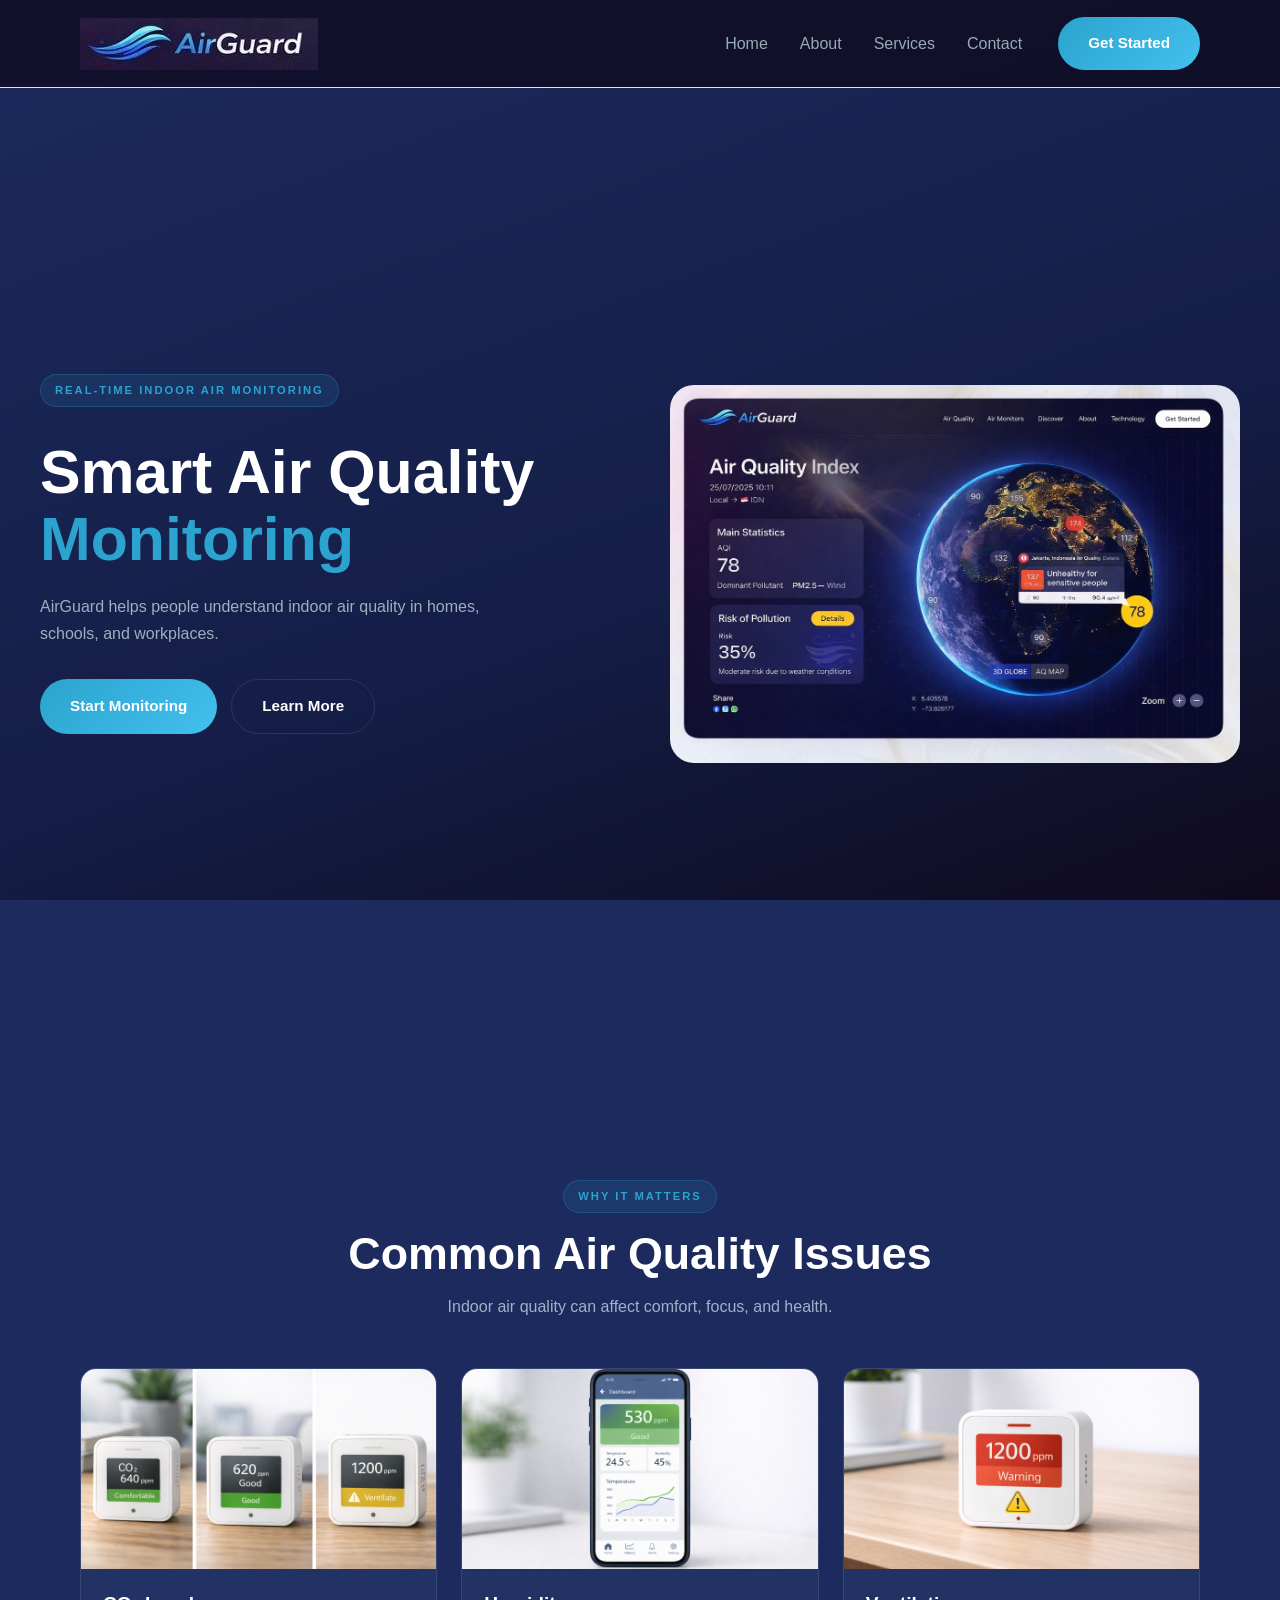
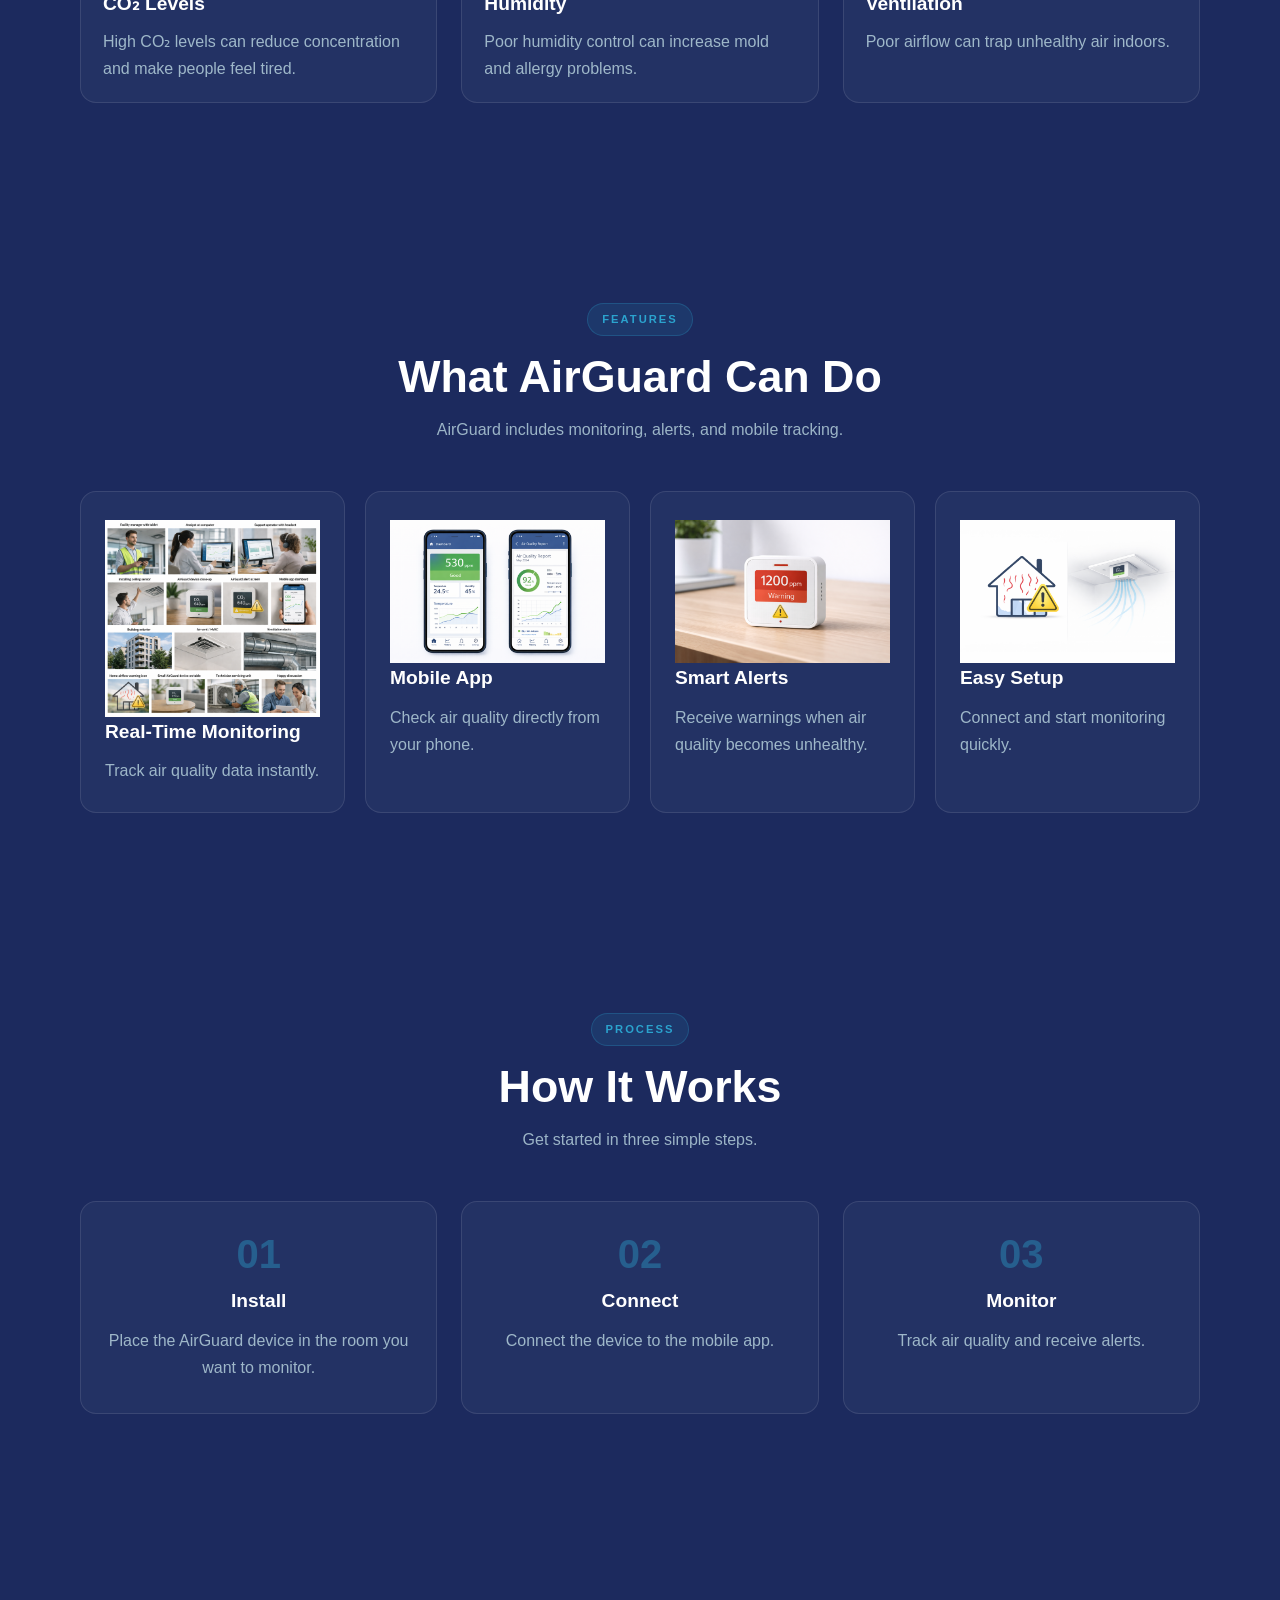
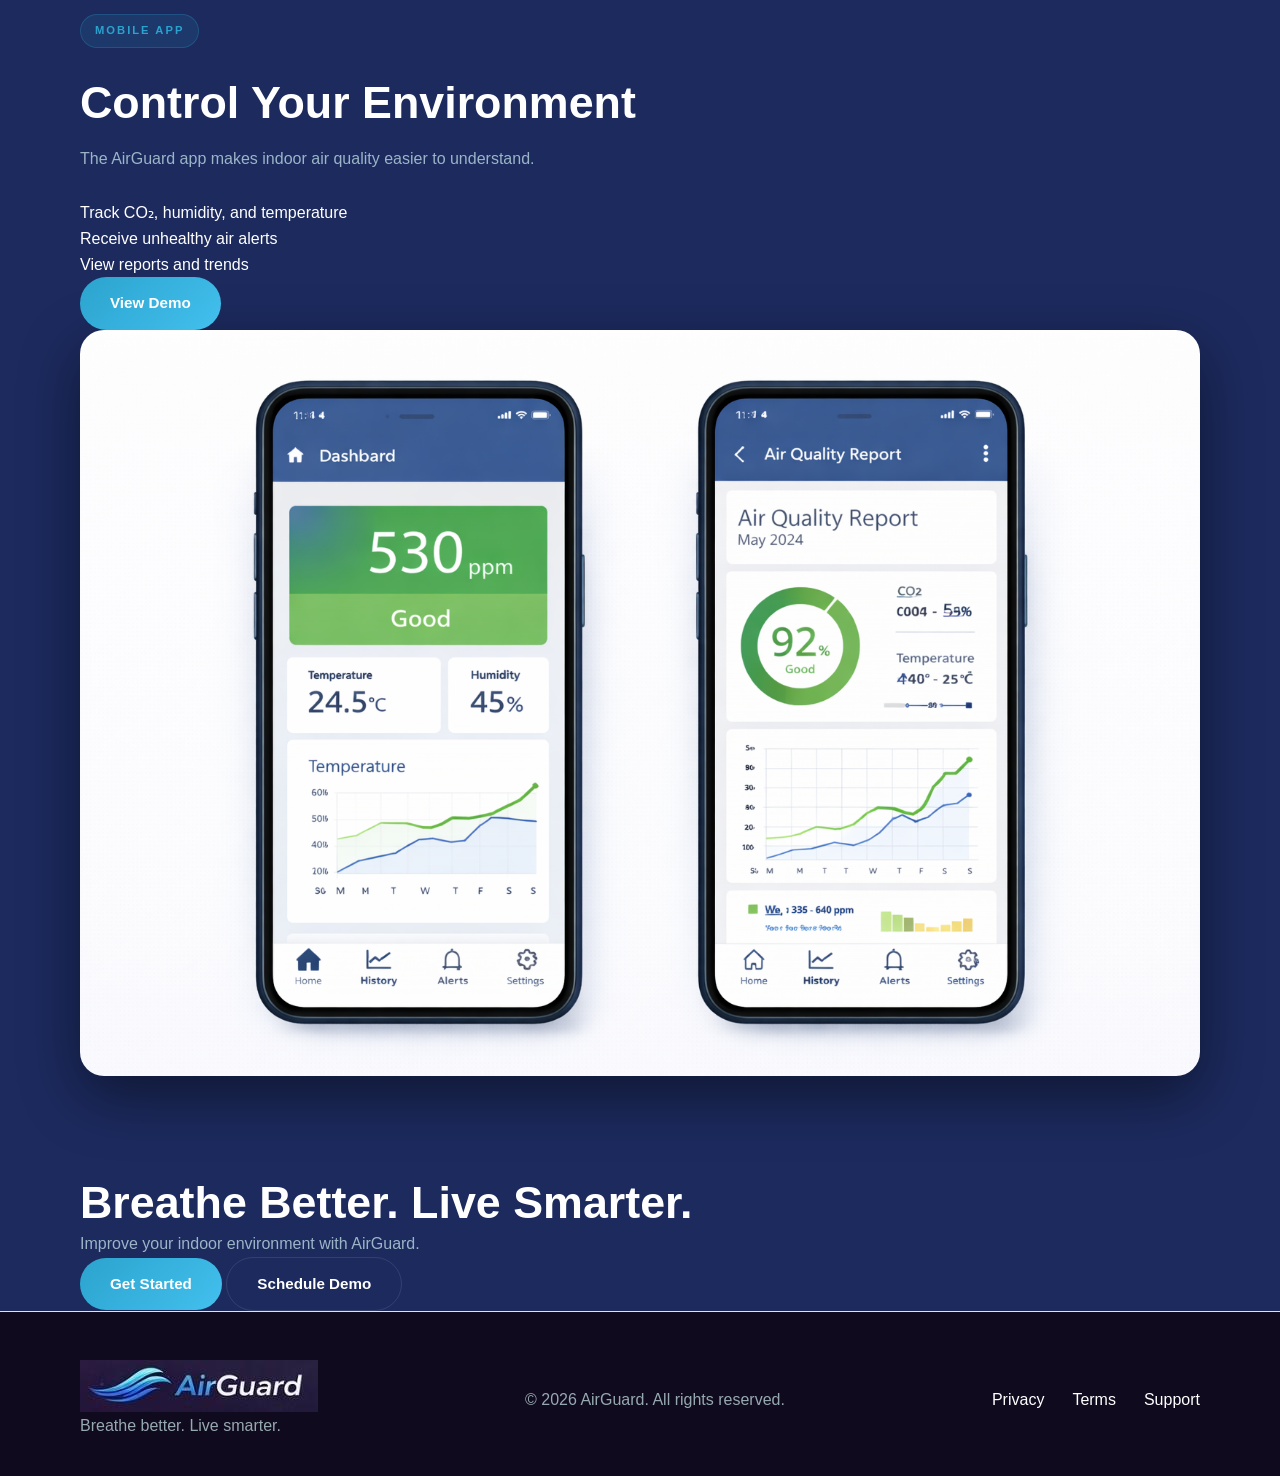
==== commit 219a44fb: "issue grid editting" ====
--- a/index.html
+++ b/index.html
@@ -119,7 +119,7 @@
 
                 </div>
 
-                <div class="issues-grid">
+                <div class="issue-grid">
 
                     <!-- Card 1 -->
                     <article class="issue-card">
--- a/css/style.css
+++ b/css/style.css
@@ -266,26 +266,6 @@
 overflow: hidden;
 }
 
-.hero-inner{
-    display: block;
-
-    font-size: clamp(2.8rem, 6vw, 4.2rem);
-    font-weight: 900;
-    color: var(--mint);
-
-}
-
-.hero-sub {
-    display: block;
-    margin-top: 10px;
-    font-size: clamp(1.3rem, 3vw, 2rem);
-}
-
-.hero-text p{
-    max-width: 430px;
-    margin: 24px 0 40px;
-}
-
 .hero-actions{
     display: flex;
     gap: 14px;
@@ -304,15 +284,18 @@
     grid-template-columns: repeat(3, 1fr);
     gap: 28px;
 }
-
 .issue-card {
+    background: var(--bg-card);
+    border: 1px solid var(--glass-border);
+    border-radius: var(--radius-lg);
     overflow: hidden;
-}
-
-.issue-img{
-    aspect-ratio: 4 / 3;
+    transition: var(--transition);
+}
+.issue-img {
+    height: 200px;
     overflow: hidden;
 }
+
 
 .issue-img img{
     width: 100%;
@@ -732,7 +715,7 @@
 }
 
 .issue-img {
-    aspect-ratio: 4/3;
+    height: 200px;
     overflow: hidden;
 }
 
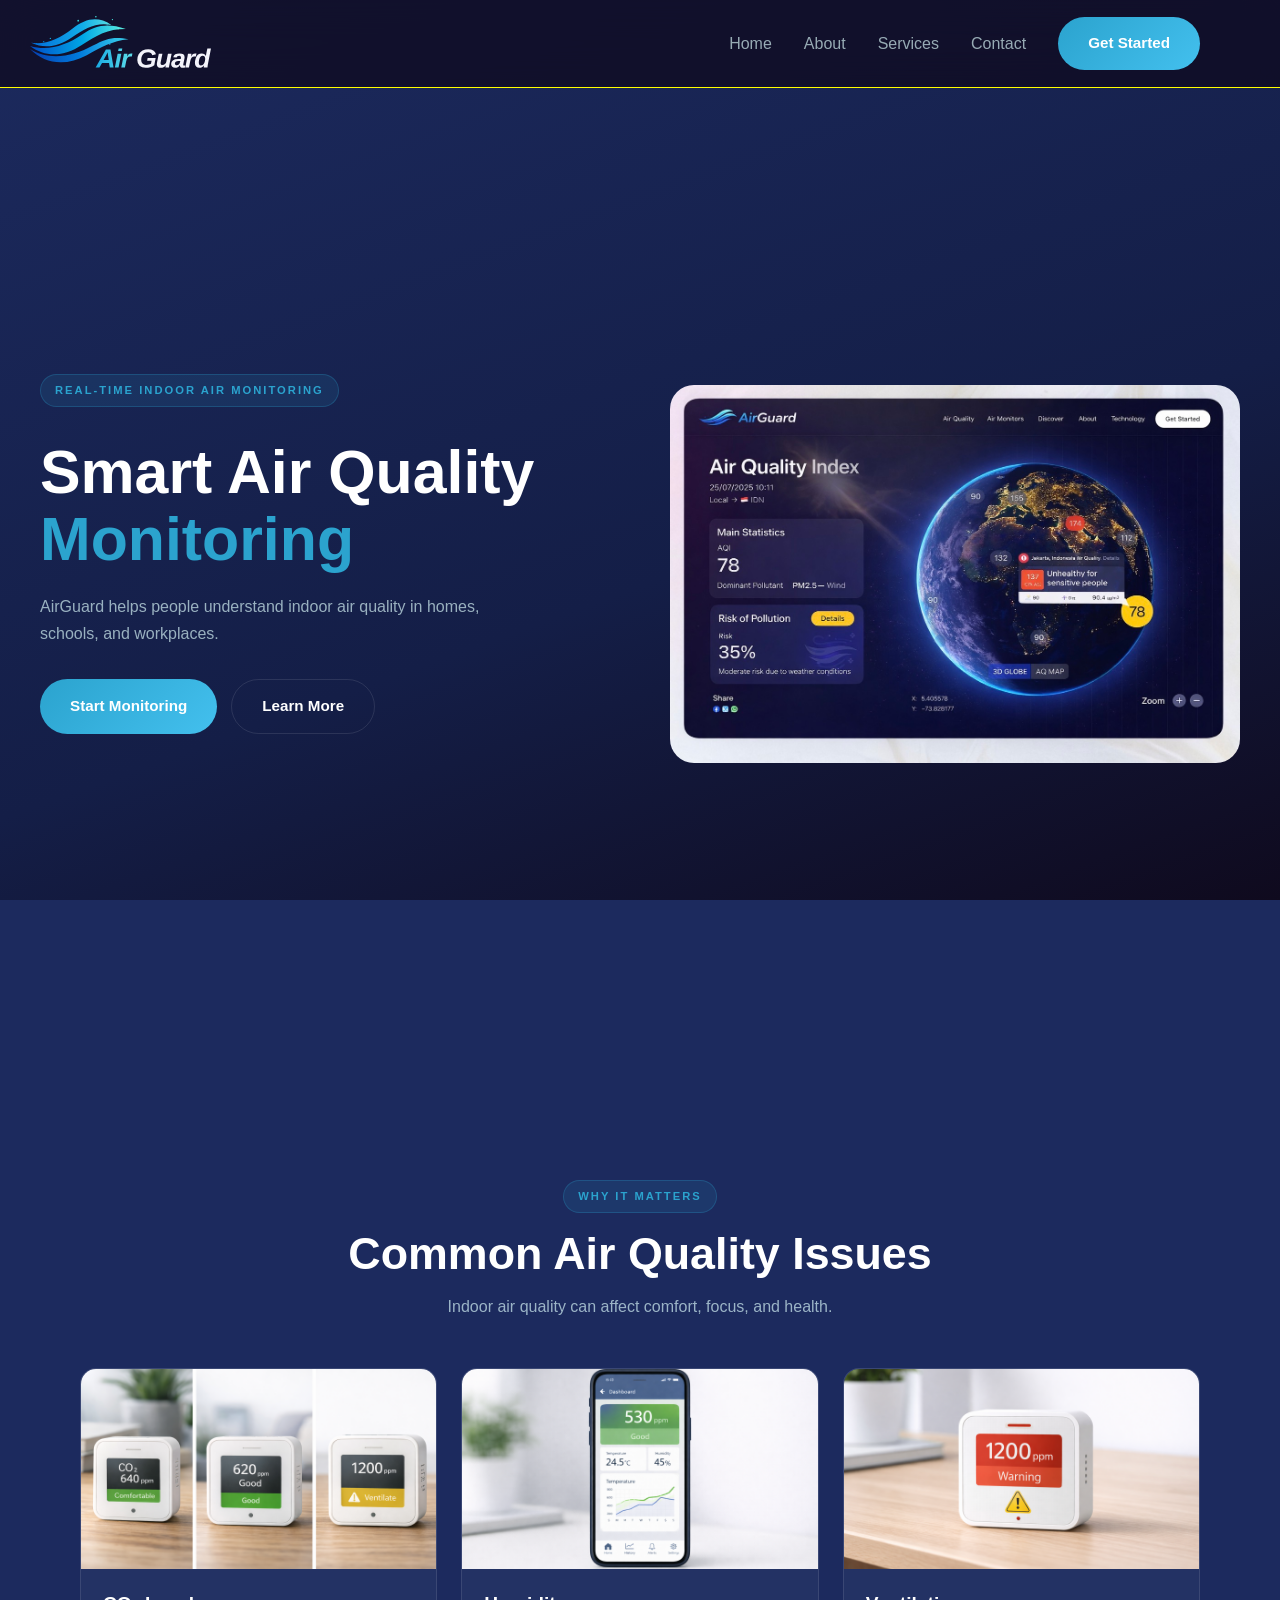
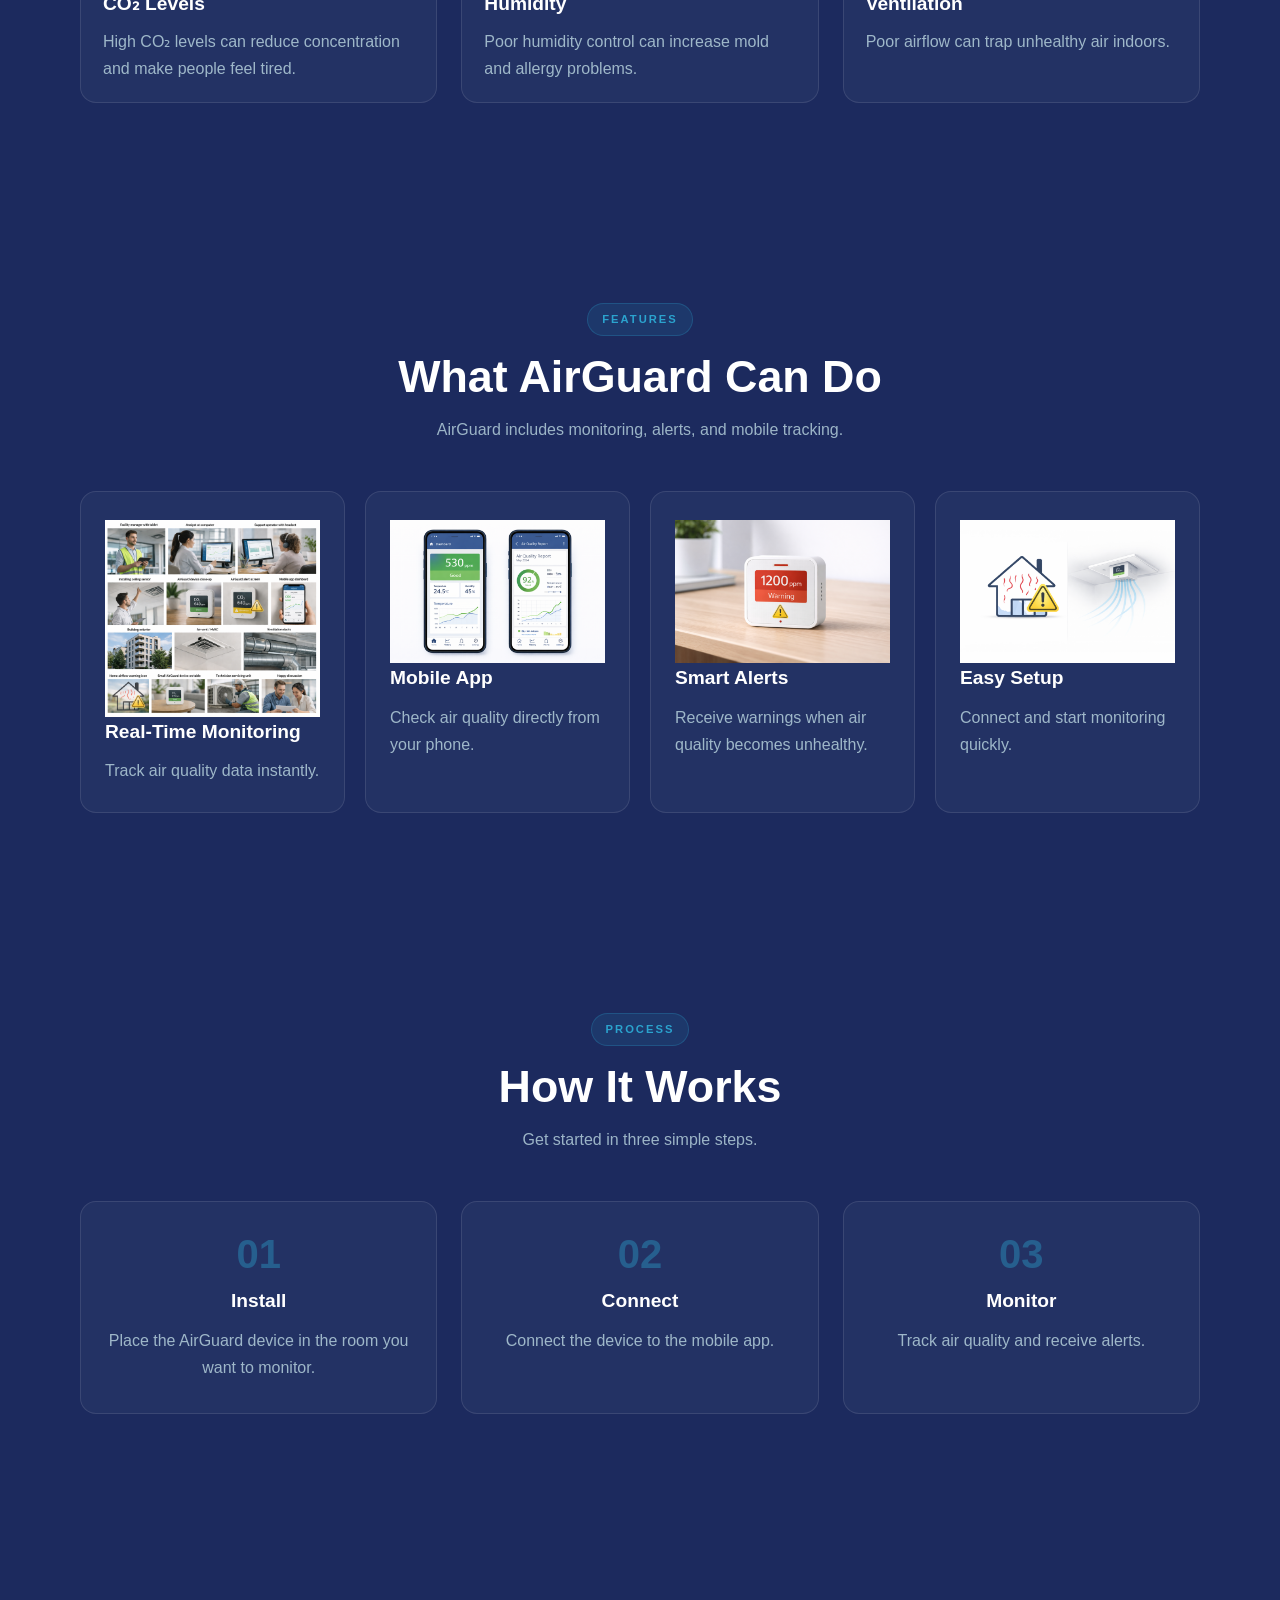
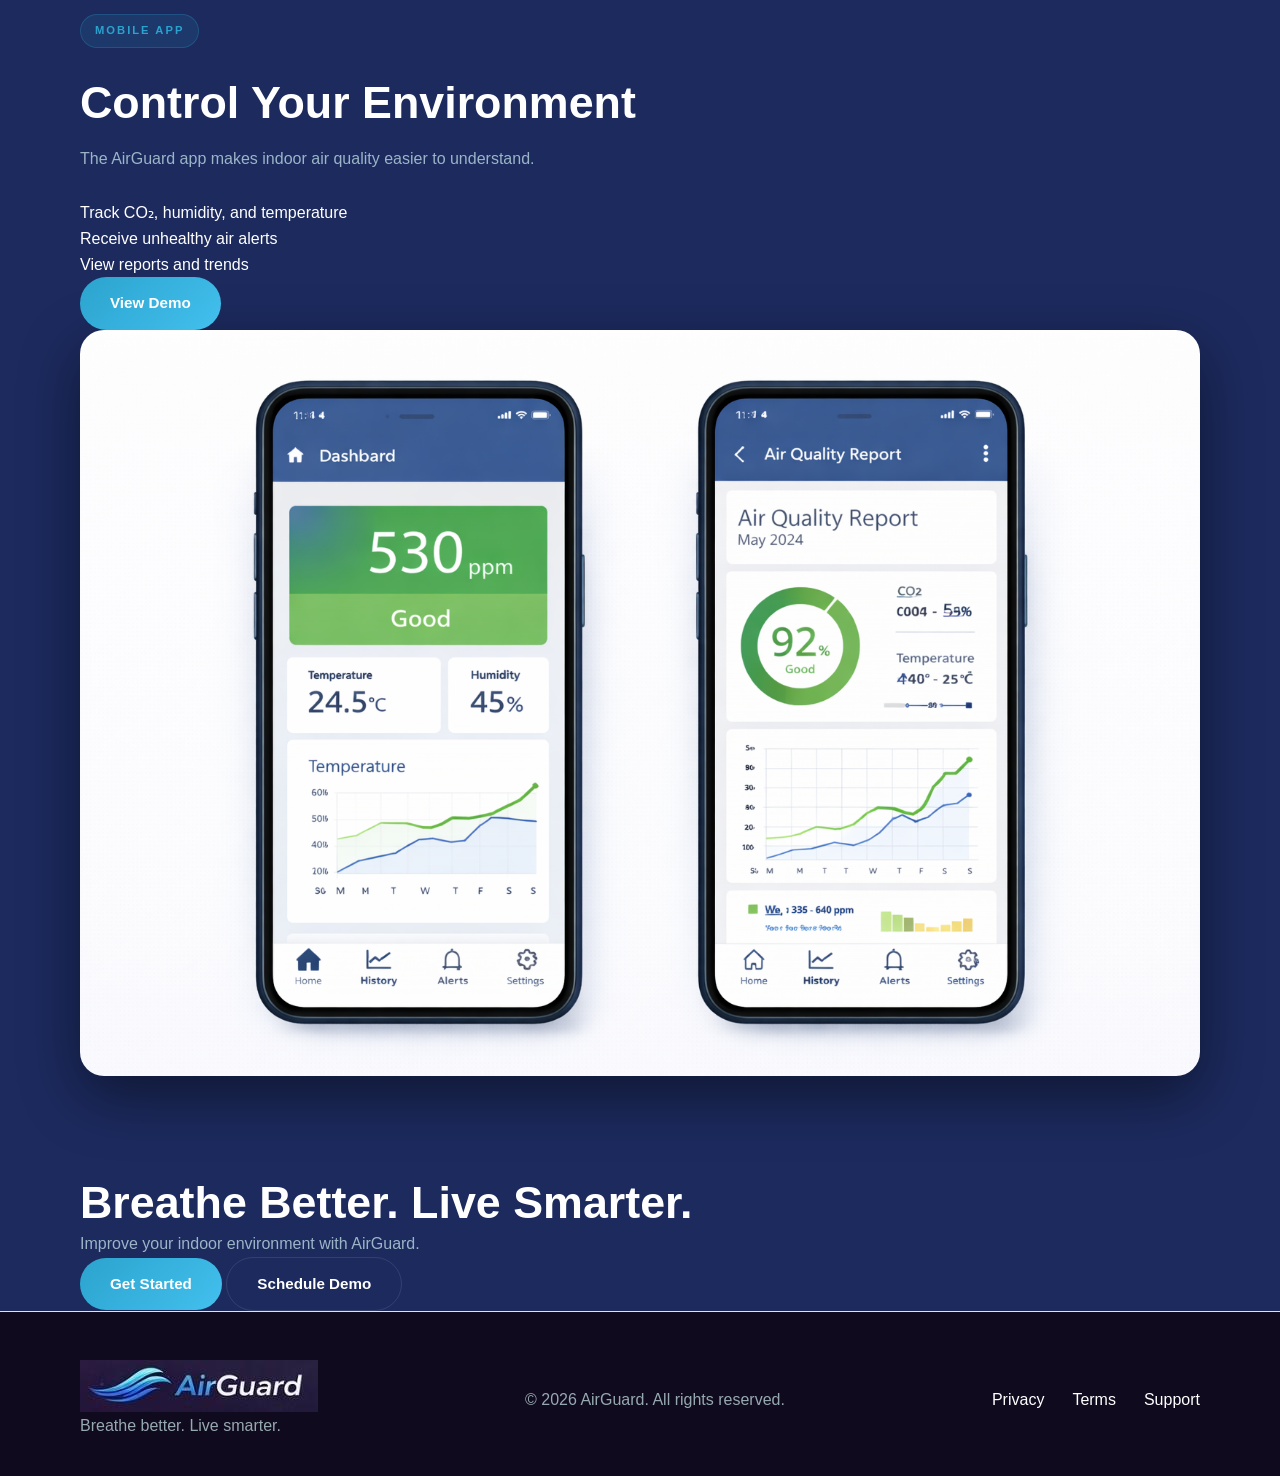
==== commit f22fab42: "Added vector logo and adjusted navigation bar styling for better alignment and spacing of logo. More" ====
--- a/index.html
+++ b/index.html
@@ -25,7 +25,7 @@
 
             <!-- Logo -->
             <a href="index.html" class="nav-logo">
-                <img src="images/logo.jpg" alt="AirGuard logo">
+                <img src="images/vector-logo.svg" alt="AirGuard logo">
             </a>
 
             <!-- Navigation -->
--- a/css/style.css
+++ b/css/style.css
@@ -1,874 +1,1062 @@
 /*AirGuard - style.css
 
 /* Basic variable */
-:root{
-    --bg: #1c2a5e;
-    --bg-deep: #141e47;
-    --bg-nav: #0f0a1e;
-    --bg-2: #1a2650;
-
-    --bg-card: rgba(225, 255, 255, 0.04);
-    --bg-card-hover: rgba(225, 255, 255,0.07);
-
-    --teal: #2ba3ce;
-    --teal-light: #43c0ee;
-    --cyan: #004fff;
-    --grad-teal: linear-gradient(135deg, #2ba3ce, #43c0ee);
-
-    --mint:#ffffff;
-    --text-muted: rgba(225, 255, 255, 0.65);
-    --text-dim: rgba(255,255,255,0.35);
-
-    --glass-border: rgba(255, 255, 255, 0.1);
-    --border-teal: rgba(43,163, 206, 0.3);
-
-    --gradient-background: linear-gradient(
-        160deg,
-        #1c2a5e 0%,
-        #141e47 60%,
-        #0f0a1e 100%
-    );
-
-    --shadow-medium: 0 8px 32px rgba(0, 0, 0, 0.35);
-    --shadow-large: 0 20px 60px rgba(0, 0, 0, 0.45);
-
-    --radius-sm: 10px;
-    --radius: 16px;
-    --radius-lg: 24px;
-    --radius-xl: 36px;
-
-    --transition: 0.3s ease;
-
-    --header-h: 88px;
-    --section-pad: 100px;
+:root {
+  --bg: #1c2a5e;
+  --bg-deep: #141e47;
+  --bg-nav: #0f0a1e;
+  --bg-2: #1a2650;
+
+  --bg-card: rgba(225, 255, 255, 0.04);
+  --bg-card-hover: rgba(225, 255, 255, 0.07);
+
+  --teal: #2ba3ce;
+  --teal-light: #43c0ee;
+  --cyan: #004fff;
+  --grad-teal: linear-gradient(135deg, #2ba3ce, #43c0ee);
+
+  --mint: #ffffff;
+  --text-muted: rgba(225, 255, 255, 0.65);
+  --text-dim: rgba(255, 255, 255, 0.35);
+
+  --glass-border: rgba(255, 255, 255, 0.1);
+  --border-teal: rgba(43, 163, 206, 0.3);
+
+  --gradient-background: linear-gradient(
+    160deg,
+    #1c2a5e 0%,
+    #141e47 60%,
+    #0f0a1e 100%
+  );
+
+  --shadow-medium: 0 8px 32px rgba(0, 0, 0, 0.35);
+  --shadow-large: 0 20px 60px rgba(0, 0, 0, 0.45);
+
+  --radius-sm: 10px;
+  --radius: 16px;
+  --radius-lg: 24px;
+  --radius-xl: 36px;
+
+  --transition: 0.3s ease;
+
+  --header-h: 88px;
+  --section-pad: 100px;
 }
 
 /* Reset*/
-*{
-    margin: 0;
-    padding: 0;
-    box-sizing: border-box;
-}
-
-html{
-    scroll-behavior: smooth;
-}
-
-body{
-    font-family: 'Montserrat', sans-serif;
-    background-color: var(--bg);
-    background-image: var(--gradient-background);
-
-    background-attachment: fixed;
-    color: var(--mint);
-    line-height: 1.6;
-    overflow-x: hidden;
-
-}
-
-img{
-    max-width: 100%;
-    display: block;
-}
-
-a{
-    text-decoration: none;
-    color: inherit;
-}
-
-ul{
-    list-style: none;
-}
-
-button{
-    border: none;
-    background: none;
-    cursor: pointer;
-    font: inherit;
+* {
+  margin: 0;
+  padding: 0;
+  box-sizing: border-box;
+}
+
+html {
+  scroll-behavior: smooth;
+}
+
+body {
+  font-family: "Montserrat", sans-serif;
+  background-color: var(--bg);
+  background-image: var(--gradient-background);
+
+  background-attachment: fixed;
+  color: var(--mint);
+  line-height: 1.6;
+  overflow-x: hidden;
+}
+
+img {
+  max-width: 100%;
+  display: block;
+}
+
+a {
+  text-decoration: none;
+  color: inherit;
+}
+
+ul {
+  list-style: none;
+}
+
+button {
+  border: none;
+  background: none;
+  cursor: pointer;
+  font: inherit;
 }
 
 /* Layout */
 .container {
-    width: 100%;
-    max-width: 1200px;
-    margin: auto;
-    padding: 0 40px;
-}
-
-.section{
-    padding: var(--section-pad) 0;
-}
-
-.text-center{
-    text-align: center;
+  width: 100%;
+  max-width: 1200px;
+  margin: auto;
+  padding: 0 40px;
+}
+
+.section {
+  padding: var(--section-pad) 0;
+}
+
+.text-center {
+  text-align: center;
 }
 
 .gradient-text,
-.mint{
-    color: var(--mint);
+.mint {
+  color: var(--mint);
 }
 
 /* Typography*/
 h1 {
-    font-size: clamp(2.2rem, 5vw, 3.8rem);
-    line-height:1.1;
-    font-weight:800;
-}
-
-h2{
-    font-size: clamp(1.8rem, 4vw, 2.8rem);
-    line-height:1.2;
-    font-weight:700;
-}
-
-h3{
-    font-size: 1.2rem;
-    font-weight:700;
-}
-
-p{
-    color: var(--text-muted);
-    line-height: 1.7;
+  font-size: clamp(2.2rem, 5vw, 3.8rem);
+  line-height: 1.1;
+  font-weight: 800;
+}
+
+h2 {
+  font-size: clamp(1.8rem, 4vw, 2.8rem);
+  line-height: 1.2;
+  font-weight: 700;
+}
+
+h3 {
+  font-size: 1.2rem;
+  font-weight: 700;
+}
+
+p {
+  color: var(--text-muted);
+  line-height: 1.7;
 }
 
 /* Labels*/
 .section-label,
-.section-eyebrow{
-    display: inline-block;
-    margin-bottom: 14px;
-    padding: 6px 14px;
-    border-radius: 50px;
-
-    font-size: 0.7rem;
-    font-weight:700;
-    letter-spacing: 0.18em;
-    text-transform: uppercase;
-
-    color: var(--teal);
-
-    background: rgba(43, 163, 206, 0.12);
-    border: 1px solid rgba(43, 163, 206, 0.25);
-}
-
-.section-subtitle{
-    max-width: 560px;
-    margin: auto;
+.section-eyebrow {
+  display: inline-block;
+  margin-bottom: 14px;
+  padding: 6px 14px;
+  border-radius: 50px;
+
+  font-size: 0.7rem;
+  font-weight: 700;
+  letter-spacing: 0.18em;
+  text-transform: uppercase;
+
+  color: var(--teal);
+
+  background: rgba(43, 163, 206, 0.12);
+  border: 1px solid rgba(43, 163, 206, 0.25);
+}
+
+.section-subtitle {
+  max-width: 560px;
+  margin: auto;
 }
 
 /* Buttons*/
-.btn{
-    display: inline-flex;
-    align-items: center;
-    justify-content: center;
-
-    gap:8px;
-
-    padding: 14px 30px;
-    border-radius: 50px;
-    
-    font-size: 0.95rem;
-    font-weight: 600;
-
-    transition: var(--transition);
-}
-
-.btn-primary{
-    background: var(--grad-teal);
-
-    color: white;
+.btn {
+  display: inline-flex;
+  align-items: center;
+  justify-content: center;
+
+  gap: 8px;
+
+  padding: 14px 30px;
+  border-radius: 50px;
+
+  font-size: 0.95rem;
+  font-weight: 600;
+
+  transition: var(--transition);
+}
+
+.btn-primary {
+  background: var(--grad-teal);
+
+  color: white;
 }
 .btn-primary:hover {
-    transform: translateY(-2px);
+  transform: translateY(-2px);
 }
 
 .btn-ghost,
-.btn-outline{
-    border: 1px solid var(--glass-border);
+.btn-outline {
+  border: 1px solid var(--glass-border);
 }
 
 .btn-ghost:hover,
-.btn-outline:hover{
-    background: rgba(255, 255, 255, 0.06);
+.btn-outline:hover {
+  background: rgba(255, 255, 255, 0.06);
 }
 
 /* Header*/
-.header{
-    position: fixed;
-    top: 0;
-    width: 100%;
-    height: var(--header-h);
-
-    background: rgba(15, 10, 30, 0.75);
-    backdrop-filter: blur(18px);
-    border-bottom: 1px solid rgba(255, 255, 0.06);
-    z-index: 100;
-}
-
-.nav{
-    height:100%;
-
-    display: flex;
-    align-items: center;
-    gap:36px;
-}
-
+.header {
+  position: fixed;
+  top: 0;
+  width: 100%;
+  height: var(--header-h);
+
+  background: rgba(15, 10, 30, 0.75);
+  backdrop-filter: blur(18px);
+  border-bottom: 1px solid rgba(255, 255, 0.06);
+  z-index: 100;
+}
+
+.nav {
+  height: 100%;
+  
+  display: flex;
+  align-items: center;
+  gap: 32px;
+}
+
+/* Logo in nav*/
 .nav-logo img {
-    height: 52px;
-}
-
-.nav-links{
-    display: flex;
-    align-items: center;
-    gap: 32px;
-
-    margin-left:auto;
+  max-width: 200px;
+  height: auto;
+  display: block;
+  margin-left: -50px;
+ 
+}
+
+.nav-links {
+  display: flex;
+  align-items: center;
+  gap: 32px;
+
+  margin-left: auto;
 }
 
 .nav-links a {
-    position: relative;
-
-    color: var(--text-muted);
-
-    transition: var(--transition);
+  position: relative;
+
+  color: var(--text-muted);
+
+  transition: var(--transition);
 }
 
 .nav-links a:hover::after,
-.nav-links a.active{
-    width: 100%;
+.nav-links a.active {
+  width: 100%;
 }
 
 .nav-toggle {
-    display: none;
-    flex-direction: column;
-    gap: 5px;
-}
-
-.nav-toggle span{
-    width: 22px;
-    height: 2px;
-    background: white;
-}
-
-main{
-    padding-top: var(--header-h);
+  display: none;
+  flex-direction: column;
+  gap: 5px;
+}
+
+.nav-toggle span {
+  width: 22px;
+  height: 2px;
+  background: white;
+}
+
+main {
+  padding-top: var(--header-h);
 }
 
 /*Hero*/
-.hero{
-    min-height: calc(100vh - var(--header-h));
-
-display: flex;
-align-items: center;
-
-padding: 80px 0 100px;
-
-position: relative;
-overflow: hidden;
-}
-
-.hero-actions{
-    display: flex;
-    gap: 14px;
-    flex-wrap: wrap;
-
-}
-
-.hero-image img{
-    border-radius: var(--radius-lg);
-    box-shadow: var(--shadow-lg);
-
+.hero {
+  min-height: calc(100vh - var(--header-h));
+
+  display: flex;
+  align-items: center;
+
+  padding: 80px 0 100px;
+
+  position: relative;
+  overflow: hidden;
+}
+
+.hero-actions {
+  display: flex;
+  gap: 14px;
+  flex-wrap: wrap;
+}
+
+.hero-image img {
+  border-radius: var(--radius-lg);
+  box-shadow: var(--shadow-lg);
 }
 /* Issue section */
 .issue-grid {
-    display: grid;
-    grid-template-columns: repeat(3, 1fr);
-    gap: 28px;
+  display: grid;
+  grid-template-columns: repeat(3, 1fr);
+  gap: 28px;
 }
 .issue-card {
-    background: var(--bg-card);
-    border: 1px solid var(--glass-border);
-    border-radius: var(--radius-lg);
-    overflow: hidden;
-    transition: var(--transition);
+  background: var(--bg-card);
+  border: 1px solid var(--glass-border);
+  border-radius: var(--radius-lg);
+  overflow: hidden;
+  transition: var(--transition);
 }
 .issue-img {
-    height: 200px;
-    overflow: hidden;
-}
-
-
-.issue-img img{
-    width: 100%;
-    height: 100%;
-    object-fit: cover;
-
-    transition: var(--transition);
-}
-
-.issue-card:hover img{
-    transform: scale(1.05);
+  height: 200px;
+  overflow: hidden;
+}
+
+.issue-img img {
+  width: 100%;
+  height: 100%;
+  object-fit: cover;
+
+  transition: var(--transition);
+}
+
+.issue-card:hover img {
+  transform: scale(1.05);
 }
 
 .issue-card-body {
-    padding: 22px 24px;
+  padding: 22px 24px;
 }
 
 /* Features */
-.features-strip{
-    display: grid;
-    grid-template-columns: repeat(4,1fr);
-    gap: 20px;
-}
-
-.feature-item{
-    overflow: hidden;
-}
-
-.feature-img{
-    aspect-ratio: 3/ 2;
-}
-
-.feature-img img{
-    width: 100%;
-    height: 100%;
-    object-fit: cover;
-}
-
-.feature-label{
-    display: flex;
-    align-items: center;
-    gap: 10px;
-
-    padding: 16px 20px;
-
-    font-size: 0.8rem;
-    font-weight: 700;
-}
-
-.feature-dot{
-    width: 6px;
-    height: 6px;
-
-    border-radius: 50%;
-    background: var(--teal);
+.features-strip {
+  display: grid;
+  grid-template-columns: repeat(4, 1fr);
+  gap: 20px;
+}
+
+.feature-item {
+  overflow: hidden;
+}
+
+.feature-img {
+  aspect-ratio: 3/ 2;
+}
+
+.feature-img img {
+  width: 100%;
+  height: 100%;
+  object-fit: cover;
+}
+
+.feature-label {
+  display: flex;
+  align-items: center;
+  gap: 10px;
+
+  padding: 16px 20px;
+
+  font-size: 0.8rem;
+  font-weight: 700;
+}
+
+.feature-dot {
+  width: 6px;
+  height: 6px;
+
+  border-radius: 50%;
+  background: var(--teal);
 }
 
 /* About page */
-.about-section{
-    padding: 72px 0;
-}
-
-.about-grid{
-    display: grid;
-    grid-template-columns: 1fr 1fr;
-    gap: 64px;
-    align-items: center;
-}
-
-.about-visual{
-    padding: 40px 32px;
-
-    border-radius: var(--radius-lg);
-
-    background: var(--bg-card);
-    border: 1px solid var(--glass-border);
-}
-
-.about-stat{
-    margin-bottom: 18px;
-}
-
-.about-stat-value{
-    display: block;
-    font-size: 2.2rem;
-    font-weight: 800;
-    
-    color: var(--mint);
-}
-
-.about-stat-label{
-    font-size: 0.9rem;
-}
-
-.divider{
-    height: 1px;
-    background: var(--glass-border);
-    margin: 20px 0;
-
-}
-
-.who-grid{
-    display: grid;
-    grid-template-columns: repeat(auto-fit, minmax(220px, 1fr));
-    gap:20px;
-
-    margin-top: 40px;
-}
-
-.who-card{
-    padding: 28px 24px;
+.about-section {
+  padding: 72px 0;
+}
+
+.about-grid {
+  display: grid;
+  grid-template-columns: 1fr 1fr;
+  gap: 64px;
+  align-items: center;
+}
+
+.about-visual {
+  padding: 40px 32px;
+
+  border-radius: var(--radius-lg);
+
+  background: var(--bg-card);
+  border: 1px solid var(--glass-border);
+}
+
+.about-stat {
+  margin-bottom: 18px;
+}
+
+.about-stat-value {
+  display: block;
+  font-size: 2.2rem;
+  font-weight: 800;
+
+  color: var(--mint);
+}
+
+.about-stat-label {
+  font-size: 0.9rem;
+}
+
+.divider {
+  height: 1px;
+  background: var(--glass-border);
+  margin: 20px 0;
+}
+
+.who-grid {
+  display: grid;
+  grid-template-columns: repeat(auto-fit, minmax(220px, 1fr));
+  gap: 20px;
+
+  margin-top: 40px;
+}
+
+.who-card {
+  padding: 28px 24px;
 }
 
 .issue-icon {
-    width: 48px;
-    height: 48px;
-
-    display: flex;
-    align-items: center;
-    justify-content: center;
-
-    border-radius: 12px;
-    margin-bottom: 16px;
-    background: rgba(43, 163, 206, 0.12);
-
+  width: 48px;
+  height: 48px;
+
+  display: flex;
+  align-items: center;
+  justify-content: center;
+
+  border-radius: 12px;
+  margin-bottom: 16px;
+  background: rgba(43, 163, 206, 0.12);
 }
 
 /* contact*/
-.contact-layout{
-    display: grid;
-    grid-template-columns: 1fr 1.5fr;
-    gap: 64px;
-
-    padding-bottom: 96px;
+.contact-layout {
+  display: grid;
+  grid-template-columns: 1fr 1.5fr;
+  gap: 64px;
+
+  padding-bottom: 96px;
 }
 
 .contact-form-card {
-    padding: 44px 40px;
-
-}
-.form-row{
-    display: flex;
-    flex-direction: column;
-
-    gap: 8px;
-    margin-bottom: 20px;
-
-}
-
-.form-group label{
-    font-size: 0.82rem;
-    font-weight: 600;
+  padding: 44px 40px;
+}
+.form-row {
+  display: flex;
+  flex-direction: column;
+
+  gap: 8px;
+  margin-bottom: 20px;
+}
+
+.form-group label {
+  font-size: 0.82rem;
+  font-weight: 600;
 }
 
 .form-group input,
 .form-group select,
-.form-group textarea{
-    padding: 13px 16px;
-
-    border-radius: var(--radius-sm);
-    border:1px solid var(--glass-border);
-
-    background: rgba(255, 255, 255, 0.05);
-
-    color: white;
-    font: inherit;
-}
-
-.form-submit{
-    width: 100%;
+.form-group textarea {
+  padding: 13px 16px;
+
+  border-radius: var(--radius-sm);
+  border: 1px solid var(--glass-border);
+
+  background: rgba(255, 255, 255, 0.05);
+
+  color: white;
+  font: inherit;
+}
+
+.form-submit {
+  width: 100%;
 }
 
 /* CTA*/
-.cta-actions{
-    display: flex;
-    justify-content: center;
-    gap: 16px;
-
-    flex-wrap: wrap;
-}
-
-.cta-box{
-    padding: 72px 48px;
-
-    border-radius: var(--radius-xl);
-
-    background: rgba(43, 163, 206, 0.08);
-
-    border:1px solid rgba(43, 163, 206, 0.2);
-
+.cta-actions {
+  display: flex;
+  justify-content: center;
+  gap: 16px;
+
+  flex-wrap: wrap;
+}
+
+.cta-box {
+  padding: 72px 48px;
+
+  border-radius: var(--radius-xl);
+
+  background: rgba(43, 163, 206, 0.08);
+
+  border: 1px solid rgba(43, 163, 206, 0.2);
 }
 
 /* Footer*/
-.footer{
-    background: var(--bg-nav);
-
-    padding: 48px 0 36px;
-
-    border-top: 1px solid rgba(255, 255, 0.06);
-
-}
-
-.footer-inner{
-    display: flex;
-    align-items: center;
-    justify-content: space-between;
-
-    flex-wrap: wrap;
-
-    gap: 20px;
-
-}
-
-.footer-logo img{
-    height: 44px;
-
-}
-.footer-links{
-    display: flex;
-    gap: 28px;
-
-}
-.footer-links a{
-    color: var(--mint);
+.footer {
+  background: var(--bg-nav);
+
+  padding: 48px 0 36px;
+
+  border-top: 1px solid rgba(255, 255, 0.06);
+}
+
+.footer-inner {
+  display: flex;
+  align-items: center;
+  justify-content: space-between;
+
+  flex-wrap: wrap;
+
+  gap: 20px;
+}
+
+.footer-logo img {
+  height: 44px;
+}
+.footer-links {
+  display: flex;
+  gap: 28px;
+}
+.footer-links a {
+  color: var(--mint);
 }
 
 /*Amimation*/
-.fade-up{
-    opacity: 0;
-    transform: translateY(28px);
-
-    transition:
+.fade-up {
+  opacity: 0;
+  transform: translateY(28px);
+
+  transition:
     opacity 0.6s ease,
     transform 0.6s ease;
 }
 
-.fade-up.visible{
-    opacity: 1;
-    transform: translateY(0);
+.fade-up.visible {
+  opacity: 1;
+  transform: translateY(0);
 }
 
 /* Responsive*/
-@media (max-width: 900px){
-    .hero-inner,
-    .about-grid,
-    .contact-layout{
-        grid-template-columns: 1fr;
-    }
-    .issue-grid{
-        grid-template-columns: repeat(2, 1fr);
-    }
-
-    .features-strip{
-        grid-template-columns: repeat(2, 1fr);
-    }
+@media (max-width: 900px) {
+  .hero-inner,
+  .about-grid,
+  .contact-layout {
+    grid-template-columns: 1fr;
+  }
+  .issue-grid {
+    grid-template-columns: repeat(2, 1fr);
+  }
+
+  .features-strip {
+    grid-template-columns: repeat(2, 1fr);
+  }
 }
 
 @media (max-width: 700px) {
-    .container{
-        padding: 0 20px;
-    }
-    .nav-links,
-    .nav-cta{
-        display: none;
-    }
-    .nav-toggle{
-        display: flex;
-    }
-    .issue-grid,
-    .features-strip,
-    .form-row{
-        grid-template-columns: 1fr;
-    }
-    .hero-actions,
-    .cta-actions {
-        flex-direction: column;
-        align-items: center;
-    }
-    .footer-inner{
-        flex-direction: column;
-        text-align: center;
-
-    }
-    .contact-form-card {
-        padding: 28px 22px;
-    }
-    .cta-box{
-        padding: 48px 24px;
-    }
-
-    }
-    /* Hero layout */
+  .container {
+    padding: 0 20px;
+  }
+  .nav-links,
+  .nav-cta {
+    display: none;
+  }
+  .nav-toggle {
+    display: flex;
+  }
+  .issue-grid,
+  .features-strip,
+  .form-row {
+    grid-template-columns: 1fr;
+  }
+  .hero-actions,
+  .cta-actions {
+    flex-direction: column;
+    align-items: center;
+  }
+  .footer-inner {
+    flex-direction: column;
+    text-align: center;
+  }
+  .contact-form-card {
+    padding: 28px 22px;
+  }
+  .cta-box {
+    padding: 48px 24px;
+  }
+}
+/* Hero layout */
 .hero-inner {
-    display: grid;
-    grid-template-columns: 1fr 1fr;
-    gap: 60px;
-    align-items: center;
-    min-height: calc(100vh - var(--header-h));
-    padding: 80px 0;
-}
-
-.teal { color: var(--teal); }
-
-.hero-text h1 { margin-bottom: 20px; }
-.hero-text > p { margin-bottom: 32px; max-width: 440px; }
+  display: grid;
+  grid-template-columns: 1fr 1fr;
+  gap: 60px;
+  align-items: center;
+  min-height: calc(100vh - var(--header-h));
+  padding: 80px 0;
+}
+
+.teal {
+  color: var(--teal);
+}
+
+.hero-text h1 {
+  margin-bottom: 20px;
+}
+.hero-text > p {
+  margin-bottom: 32px;
+  max-width: 440px;
+}
 
 .hero-actions {
-    display: flex;
-    gap: 14px;
-    flex-wrap: wrap;
-    margin-bottom: 40px;
+  display: flex;
+  gap: 14px;
+  flex-wrap: wrap;
+  margin-bottom: 40px;
 }
 
 .hero-stats {
-    display: flex;
-    gap: 36px;
-    padding-top: 32px;
-    border-top: 1px solid var(--glass-border);
+  display: flex;
+  gap: 36px;
+  padding-top: 32px;
+  border-top: 1px solid var(--glass-border);
 }
 
 .stat-value {
-    display: block;
-    font-size: 1.6rem;
-    font-weight: 800;
-    color: var(--teal);
+  display: block;
+  font-size: 1.6rem;
+  font-weight: 800;
+  color: var(--teal);
 }
 
 .stat-label {
-    font-size: 0.8rem;
-    color: var(--text-muted);
+  font-size: 0.8rem;
+  color: var(--text-muted);
 }
 
 /* Dashboard card */
 .hero-dashboard {
-    display: flex;
-    justify-content: center;
+  display: flex;
+  justify-content: center;
 }
 
 .dashboard-card {
-    background: var(--bg-card);
-    border: 1px solid var(--glass-border);
-    border-radius: var(--radius-lg);
-    padding: 32px;
-    width: 100%;
-    max-width: 380px;
-    backdrop-filter: blur(12px);
+  background: var(--bg-card);
+  border: 1px solid var(--glass-border);
+  border-radius: var(--radius-lg);
+  padding: 32px;
+  width: 100%;
+  max-width: 380px;
+  backdrop-filter: blur(12px);
 }
 
 .dashboard-label {
-    font-size: 0.8rem;
-    color: var(--text-muted);
-    text-transform: uppercase;
-    letter-spacing: 0.1em;
-    margin-bottom: 8px;
+  font-size: 0.8rem;
+  color: var(--text-muted);
+  text-transform: uppercase;
+  letter-spacing: 0.1em;
+  margin-bottom: 8px;
 }
 
 .dashboard-aqi {
-    font-size: 4rem;
-    font-weight: 800;
-    color: var(--mint);
-    line-height: 1;
-    margin-bottom: 24px;
+  font-size: 4rem;
+  font-weight: 800;
+  color: var(--mint);
+  line-height: 1;
+  margin-bottom: 24px;
 }
 
 .dashboard-metrics {
-    display: grid;
-    grid-template-columns: 1fr 1fr;
-    gap: 16px;
-    margin-bottom: 20px;
+  display: grid;
+  grid-template-columns: 1fr 1fr;
+  gap: 16px;
+  margin-bottom: 20px;
 }
 
 .metric {
-    background: rgba(255,255,255,0.05);
-    border: 1px solid var(--glass-border);
-    border-radius: var(--radius-sm);
-    padding: 14px;
+  background: rgba(255, 255, 255, 0.05);
+  border: 1px solid var(--glass-border);
+  border-radius: var(--radius-sm);
+  padding: 14px;
 }
 
 .metric-label {
-    display: block;
-    font-size: 0.75rem;
-    color: var(--text-muted);
-    margin-bottom: 4px;
+  display: block;
+  font-size: 0.75rem;
+  color: var(--text-muted);
+  margin-bottom: 4px;
 }
 
 .metric-value {
-    display: block;
-    font-size: 1.2rem;
-    font-weight: 700;
-    color: var(--teal);
+  display: block;
+  font-size: 1.2rem;
+  font-weight: 700;
+  color: var(--teal);
 }
 
 .dashboard-status {
-    font-size: 0.82rem;
-    color: #4ade80;
+  font-size: 0.82rem;
+  color: #4ade80;
 }
 
 /* Issue cards */
 .issue-grid {
-    display: grid;
-    grid-template-columns: repeat(3, 1fr);
-    gap: 24px;
+  display: grid;
+  grid-template-columns: repeat(3, 1fr);
+  gap: 24px;
 }
 
 .issue-card {
-    background: var(--bg-card);
-    border: 1px solid var(--glass-border);
-    border-radius: var(--radius);
-    overflow: hidden;
-    transition: var(--transition);
+  background: var(--bg-card);
+  border: 1px solid var(--glass-border);
+  border-radius: var(--radius);
+  overflow: hidden;
+  transition: var(--transition);
 }
 
 .issue-card:hover {
-    transform: translateY(-6px);
-    border-color: var(--border-teal);
-    box-shadow: 0 12px 40px rgba(0,0,0,0.3);
+  transform: translateY(-6px);
+  border-color: var(--border-teal);
+  box-shadow: 0 12px 40px rgba(0, 0, 0, 0.3);
 }
 
 .issue-img {
-    height: 200px;
-    overflow: hidden;
+  height: 200px;
+  overflow: hidden;
 }
 
 .issue-img img {
-    width: 100%;
-    height: 100%;
-    object-fit: cover;
-    transition: var(--transition);
+  width: 100%;
+  height: 100%;
+  object-fit: cover;
+  transition: var(--transition);
 }
 
 .issue-card:hover .issue-img img {
-    transform: scale(1.05);
+  transform: scale(1.05);
 }
 
 .issue-card-body {
-    padding: 20px 22px;
+  padding: 20px 22px;
 }
 
 .issue-card-body h3 {
-    margin-bottom: 8px;
-    color: var(--mint);
+  margin-bottom: 8px;
+  color: var(--mint);
 }
 
 /* Feature cards */
 .features-grid {
-    display: grid;
-    grid-template-columns: repeat(4, 1fr);
-    gap: 20px;
+  display: grid;
+  grid-template-columns: repeat(4, 1fr);
+  gap: 20px;
 }
 
 .feature-card {
-    background: var(--bg-card);
-    border: 1px solid var(--glass-border);
-    border-radius: var(--radius);
-    padding: 28px 24px;
-    transition: var(--transition);
+  background: var(--bg-card);
+  border: 1px solid var(--glass-border);
+  border-radius: var(--radius);
+  padding: 28px 24px;
+  transition: var(--transition);
 }
 
 .feature-card:hover {
-    transform: translateY(-6px);
-    border-color: var(--border-teal);
-    box-shadow: 0 12px 40px rgba(0,0,0,0.3);
+  transform: translateY(-6px);
+  border-color: var(--border-teal);
+  box-shadow: 0 12px 40px rgba(0, 0, 0, 0.3);
 }
 
 .feature-icon {
-    font-size: 2rem;
-    margin-bottom: 16px;
-    display: block;
+  font-size: 2rem;
+  margin-bottom: 16px;
+  display: block;
 }
 
 .feature-card h3 {
-    margin-bottom: 10px;
-    color: var(--mint);
+  margin-bottom: 10px;
+  color: var(--mint);
 }
 
 /* Steps */
 .steps-grid {
-    display: grid;
-    grid-template-columns: repeat(3, 1fr);
-    gap: 24px;
+  display: grid;
+  grid-template-columns: repeat(3, 1fr);
+  gap: 24px;
 }
 
 .step-card {
-    background: var(--bg-card);
-    border: 1px solid var(--glass-border);
-    border-radius: var(--radius);
-    padding: 32px 24px;
-    text-align: center;
-    transition: var(--transition);
+  background: var(--bg-card);
+  border: 1px solid var(--glass-border);
+  border-radius: var(--radius);
+  padding: 32px 24px;
+  text-align: center;
+  transition: var(--transition);
 }
 
 .step-card:hover {
-    transform: translateY(-6px);
-    border-color: var(--border-teal);
+  transform: translateY(-6px);
+  border-color: var(--border-teal);
 }
 
 .step-icon {
-    font-size: 2rem;
-    margin-bottom: 12px;
+  font-size: 2rem;
+  margin-bottom: 12px;
 }
 
 .step-number {
-    display: block;
-    font-size: 2.5rem;
-    font-weight: 800;
-    color: var(--teal);
-    opacity: 0.4;
-    margin-bottom: 12px;
-    line-height: 1;
+  display: block;
+  font-size: 2.5rem;
+  font-weight: 800;
+  color: var(--teal);
+  opacity: 0.4;
+  margin-bottom: 12px;
+  line-height: 1;
 }
 
 .step-card h3 {
-    margin-bottom: 10px;
-    color: var(--mint);
+  margin-bottom: 10px;
+  color: var(--mint);
 }
 
 /* App section */
 .app-inner {
-    display: grid;
-    grid-template-columns: 1fr 1fr;
-    gap: 64px;
-    align-items: center;
-}
-
-.app-text h2 { margin-bottom: 16px; }
-.app-text p  { margin-bottom: 28px; }
+  display: grid;
+  grid-template-columns: 1fr 1fr;
+  gap: 64px;
+  align-items: center;
+}
+
+.app-text h2 {
+  margin-bottom: 16px;
+}
+.app-text p {
+  margin-bottom: 28px;
+}
 
 .app-image img {
-    border-radius: var(--radius-lg);
-    box-shadow: var(--shadow-large);
+  border-radius: var(--radius-lg);
+  box-shadow: var(--shadow-large);
 }
 
 /* Section header */
 .section-header {
-    margin-bottom: 48px;
+  margin-bottom: 48px;
 }
 
 .section-header h2 {
-    margin-bottom: 12px;
+  margin-bottom: 12px;
 }
 
 /* Footer */
 .footer-inner {
-    display: flex;
-    align-items: center;
-    justify-content: space-between;
-    flex-wrap: wrap;
-    gap: 20px;
+  display: flex;
+  align-items: center;
+  justify-content: space-between;
+  flex-wrap: wrap;
+  gap: 20px;
 }
 
 /* Responsive */
 @media (max-width: 900px) {
-    .hero-inner,
-    .app-inner {
-        grid-template-columns: 1fr;
-    }
-    .issue-grid,
-    .steps-grid {
-        grid-template-columns: repeat(2, 1fr);
-    }
-    .features-grid {
-        grid-template-columns: repeat(2, 1fr);
-    }
+  .hero-inner,
+  .app-inner {
+    grid-template-columns: 1fr;
+  }
+  .issue-grid,
+  .steps-grid {
+    grid-template-columns: repeat(2, 1fr);
+  }
+  .features-grid {
+    grid-template-columns: repeat(2, 1fr);
+  }
 }
 
 @media (max-width: 600px) {
-    .issue-grid,
-    .features-grid,
-    .steps-grid {
-        grid-template-columns: 1fr;
-    }
-    .hero-stats {
-        gap: 20px;
-    }
-}
-
+  .issue-grid,
+  .features-grid,
+  .steps-grid {
+    grid-template-columns: 1fr;
+  }
+  .hero-stats {
+    gap: 20px;
+  }
+}
+
+/* Contact page spacing fixes */
+.contact-hero {
+  padding: 150px 0 70px;
+}
+
+.contact-hero h1 {
+  margin-top: 18px;
+
+  margin-bottom: 20px;
+
+  max-width: 900px;
+}
+
+.contact-hero p {
+  max-width: 620px;
+}
+
+/* Layout */
+
+.contact-layout {
+  display: grid;
+
+  grid-template-columns: 1fr 1.3fr;
+
+  gap: 90px;
+
+  align-items: start;
+
+  padding-bottom: 120px;
+}
+
+/* Left side */
+
+.contact-info {
+  max-width: 520px;
+}
+
+.contact-info h2 {
+  margin-bottom: 24px;
+}
+
+.contact-info > p {
+  margin-bottom: 32px;
+}
+
+.contact-perks {
+  display: grid;
+
+  gap: 24px;
+
+  margin-top: 32px;
+}
+
+.perk h3 {
+  margin-bottom: 6px;
+}
+
+/* Form card */
+
+.contact-form-card {
+  padding: 48px;
+
+  border-radius: 24px;
+
+  background: rgba(255, 255, 255, 0.04);
+
+  border: 1px solid rgba(255, 255, 255, 0.12);
+
+  box-shadow: 0 10px 30px rgba(0, 0, 0, 0.25);
+}
+
+/* Form rows */
+
+.form-row {
+  display: grid;
+
+  grid-template-columns: 1fr 1fr;
+
+  gap: 22px;
+
+  margin-bottom: 22px;
+}
+
+.form-group {
+  display: flex;
+
+  flex-direction: column;
+
+  gap: 8px;
+
+  margin-bottom: 22px;
+}
+
+/* Labels */
+
+.form-group label {
+  color: #7fe7ff;
+
+  font-weight: 600;
+
+  font-size: 0.85rem;
+}
+
+/* Inputs */
+
+.form-group input,
+.form-group select,
+.form-group textarea {
+  width: 100%;
+
+  padding: 15px 18px;
+
+  border-radius: 12px;
+
+  border: 1px solid rgba(255, 255, 255, 0.18);
+
+  background: #1d122e !important;
+
+  color: #ffffff !important;
+
+  font: inherit;
+
+  appearance: none;
+
+  -webkit-appearance: none;
+
+  -moz-appearance: none;
+}
+
+/* Placeholder */
+
+.form-group input::placeholder,
+.form-group textarea::placeholder {
+  color: rgba(255, 255, 255, 0.55);
+}
+
+/* Select */
+
+.form-group select {
+  background-color: #1d122e !important;
+
+  color: #ffffff !important;
+}
+
+.form-group select option {
+  background-color: #1d122e;
+
+  color: #ffffff;
+}
+
+/* Textarea */
+
+.form-group textarea {
+  resize: vertical;
+
+  min-height: 140px;
+}
+
+/* Button */
+
+.form-submit {
+  width: 100%;
+
+  margin-top: 12px;
+}
+
+/* Responsive */
+
+@media (max-width: 900px) {
+  .contact-layout {
+    grid-template-columns: 1fr;
+
+    gap: 50px;
+  }
+
+  .form-row {
+    grid-template-columns: 1fr;
+  }
+
+  .contact-form-card {
+    padding: 32px 24px;
+  }
+
+  .contact-hero {
+    padding: 120px 0 50px;
+  }
+}
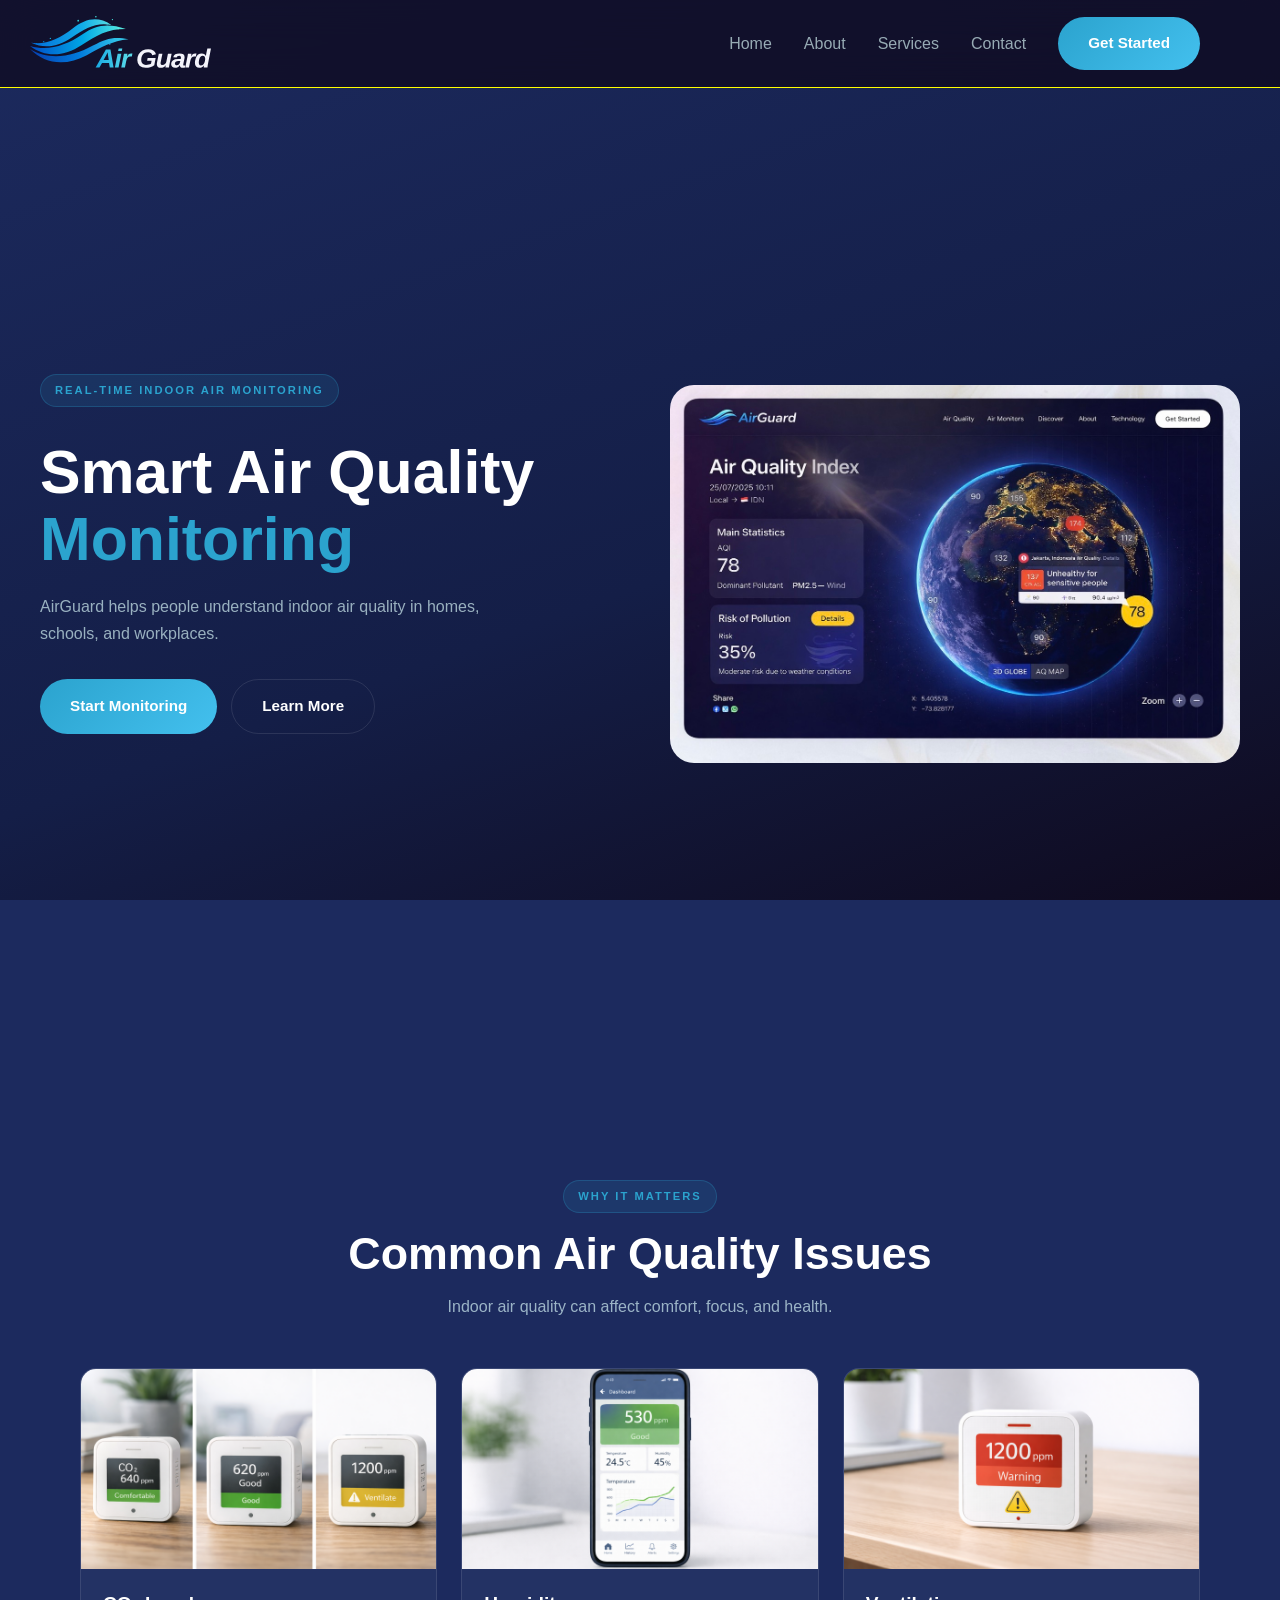
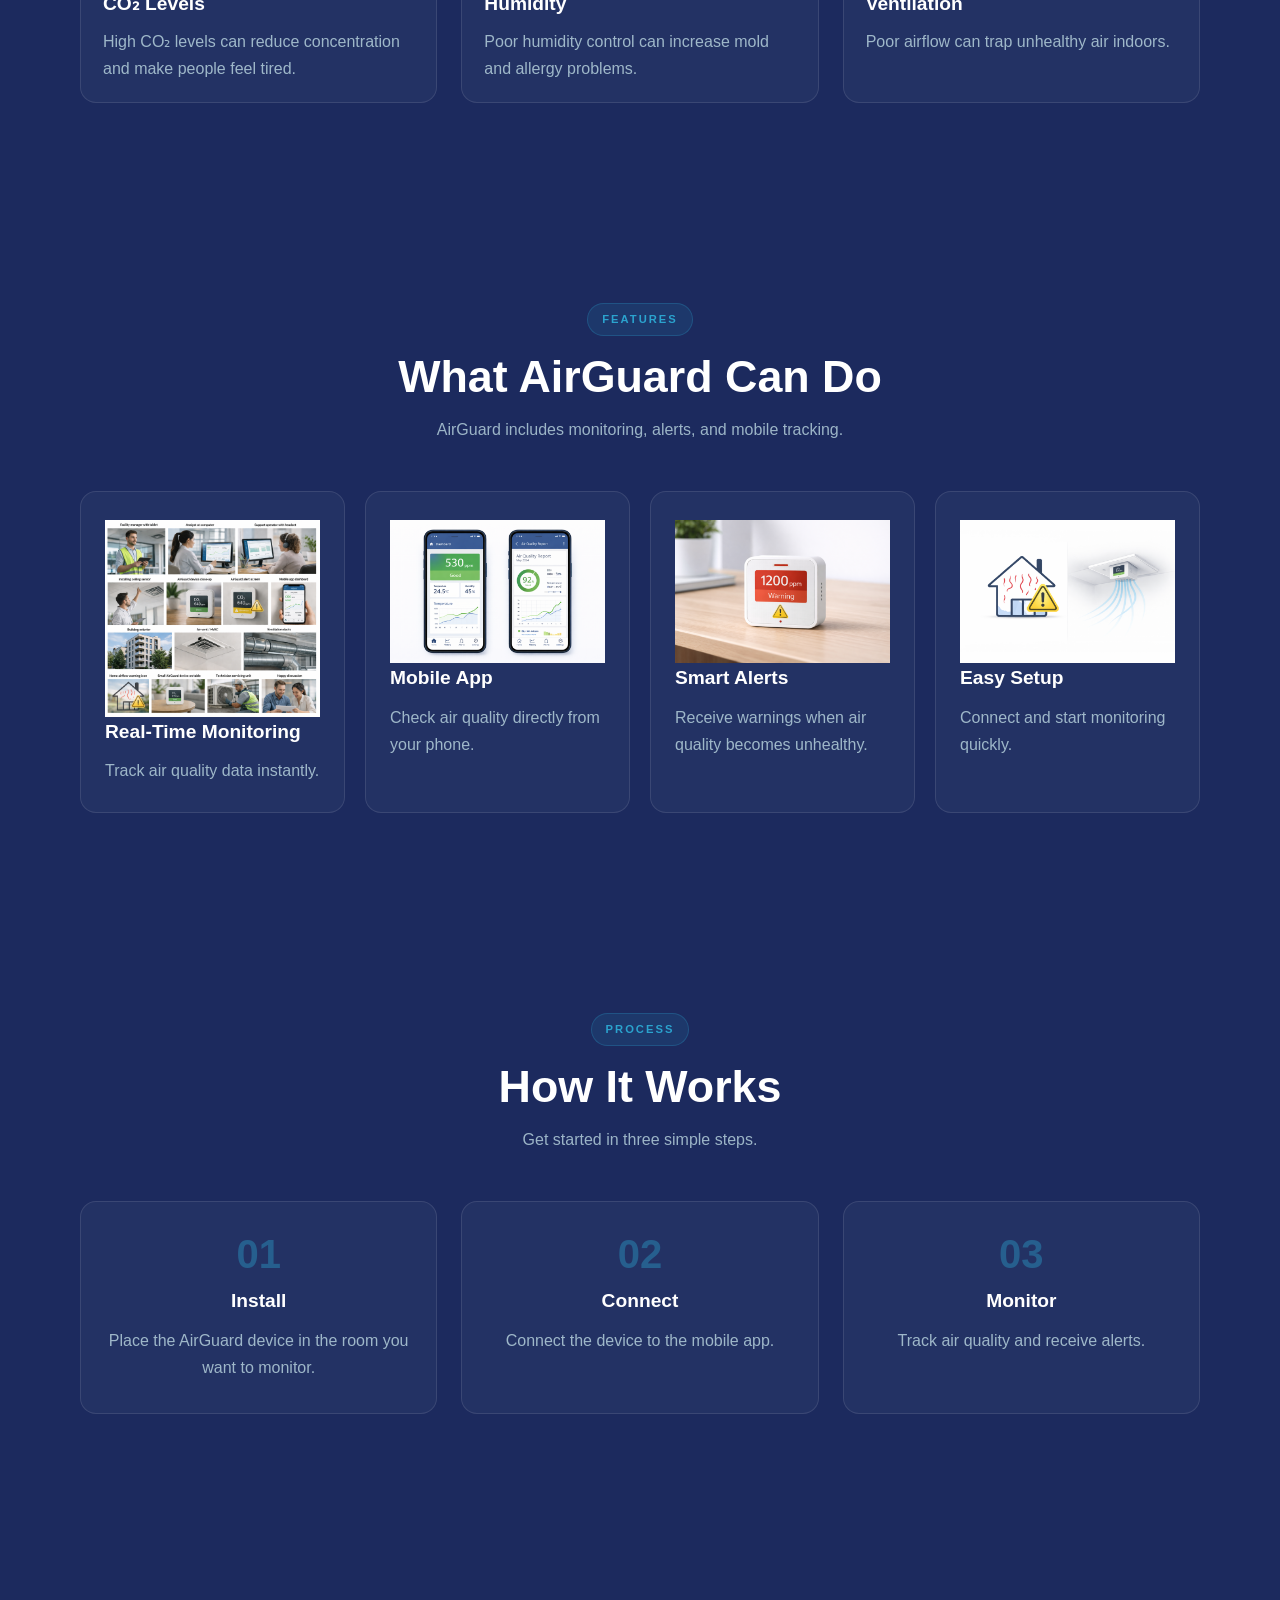
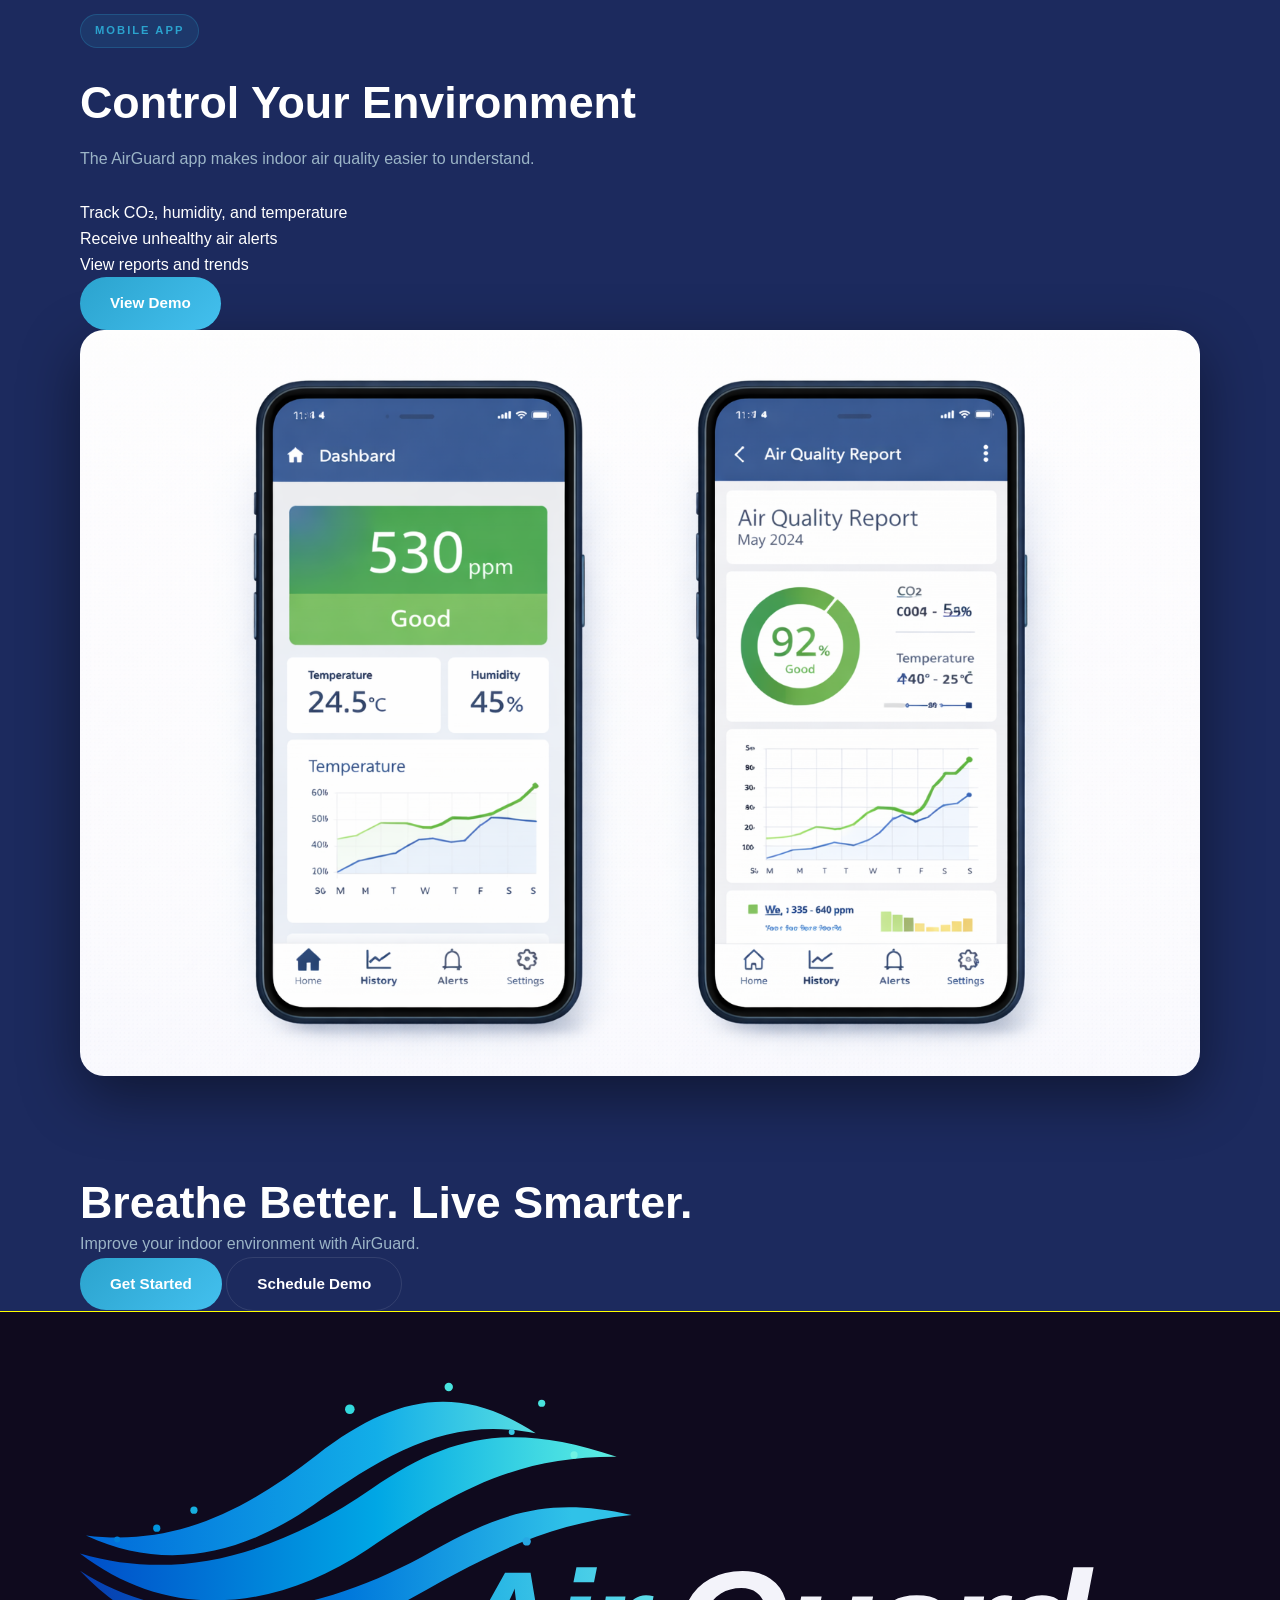
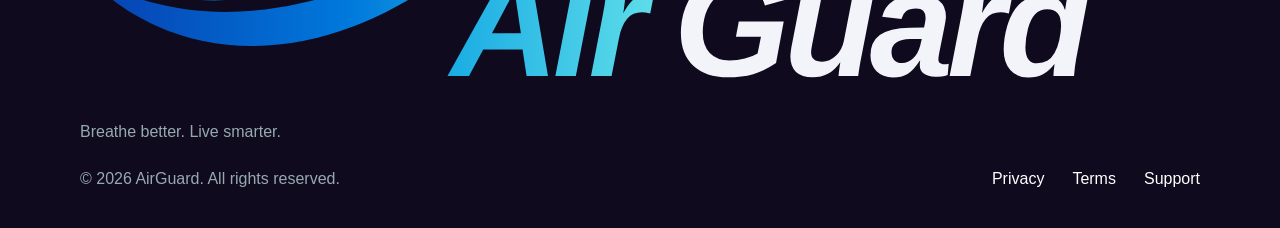
==== commit 0aa33e8c: "logo update in footer and header, added footer to services page" ====
--- a/index.html
+++ b/index.html
@@ -477,7 +477,7 @@
                 <a href="index.html">
 
                     <img
-                        src="images/logo.jpg"
+                        src="images/vector-logo.svg"
                         alt="AirGuard logo"
                     >
 
--- a/css/style.css
+++ b/css/style.css
@@ -216,8 +216,8 @@
   max-width: 200px;
   height: auto;
   display: block;
+
   margin-left: -50px;
- 
 }
 
 .nav-links {
@@ -422,7 +422,7 @@
   background: rgba(43, 163, 206, 0.12);
 }
 
-/* contact*/
+/* contact */
 .contact-layout {
   display: grid;
   grid-template-columns: 1fr 1.5fr;
@@ -465,7 +465,7 @@
   width: 100%;
 }
 
-/* CTA*/
+/* CTA */
 .cta-actions {
   display: flex;
   justify-content: center;
@@ -484,7 +484,7 @@
   border: 1px solid rgba(43, 163, 206, 0.2);
 }
 
-/* Footer*/
+/* Footer */
 .footer {
   background: var(--bg-nav);
 
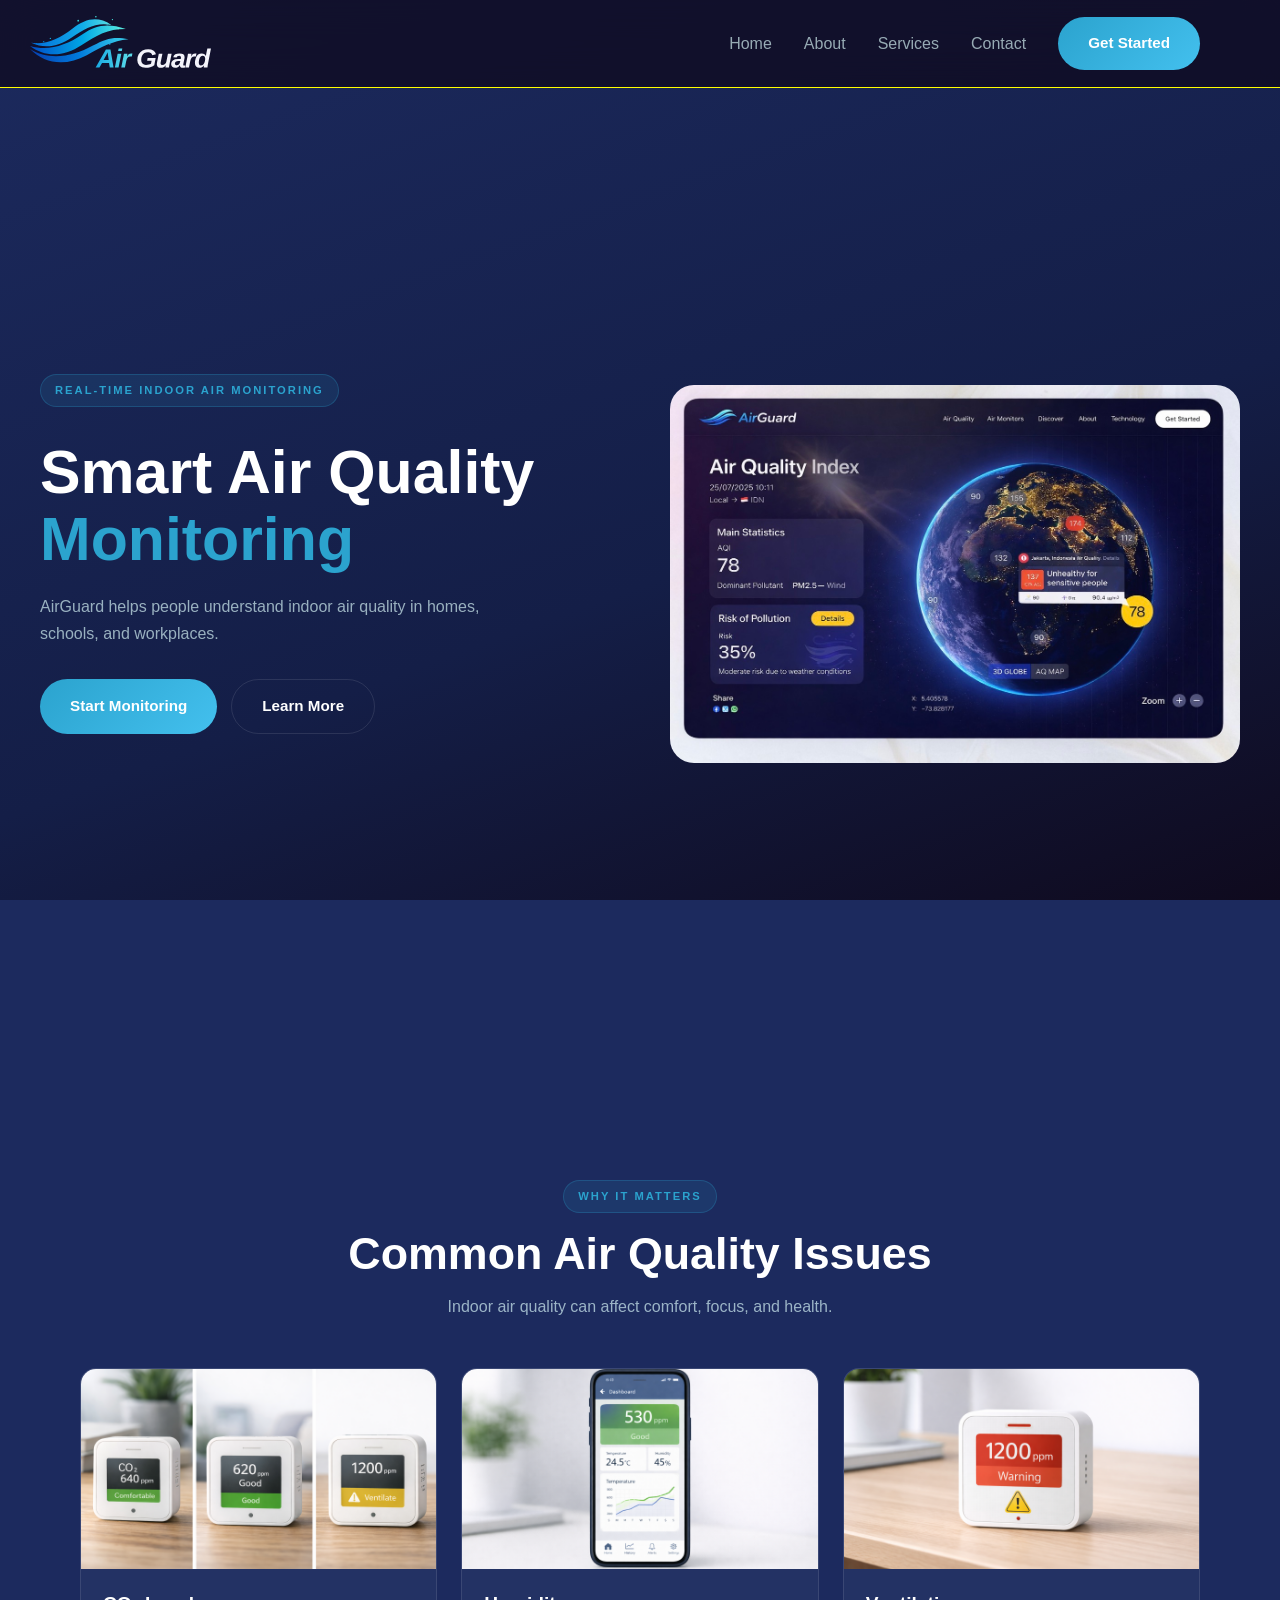
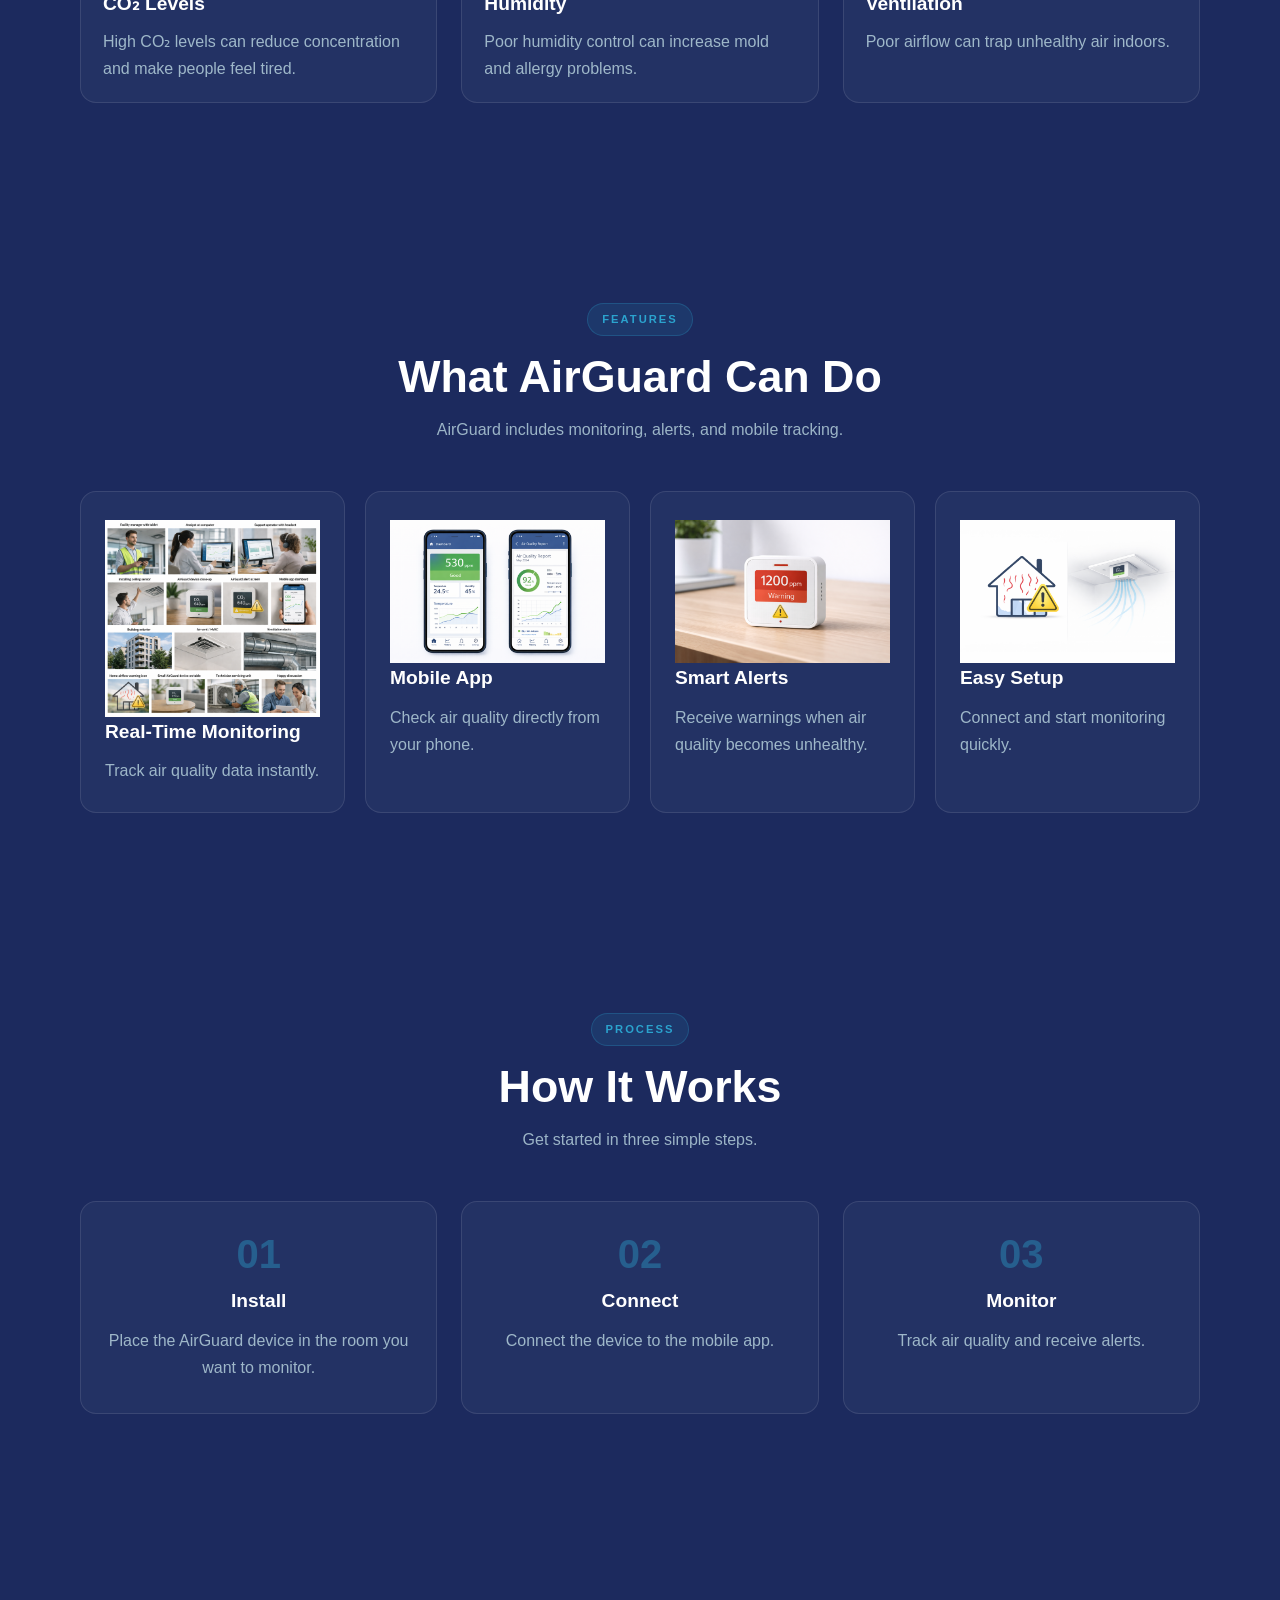
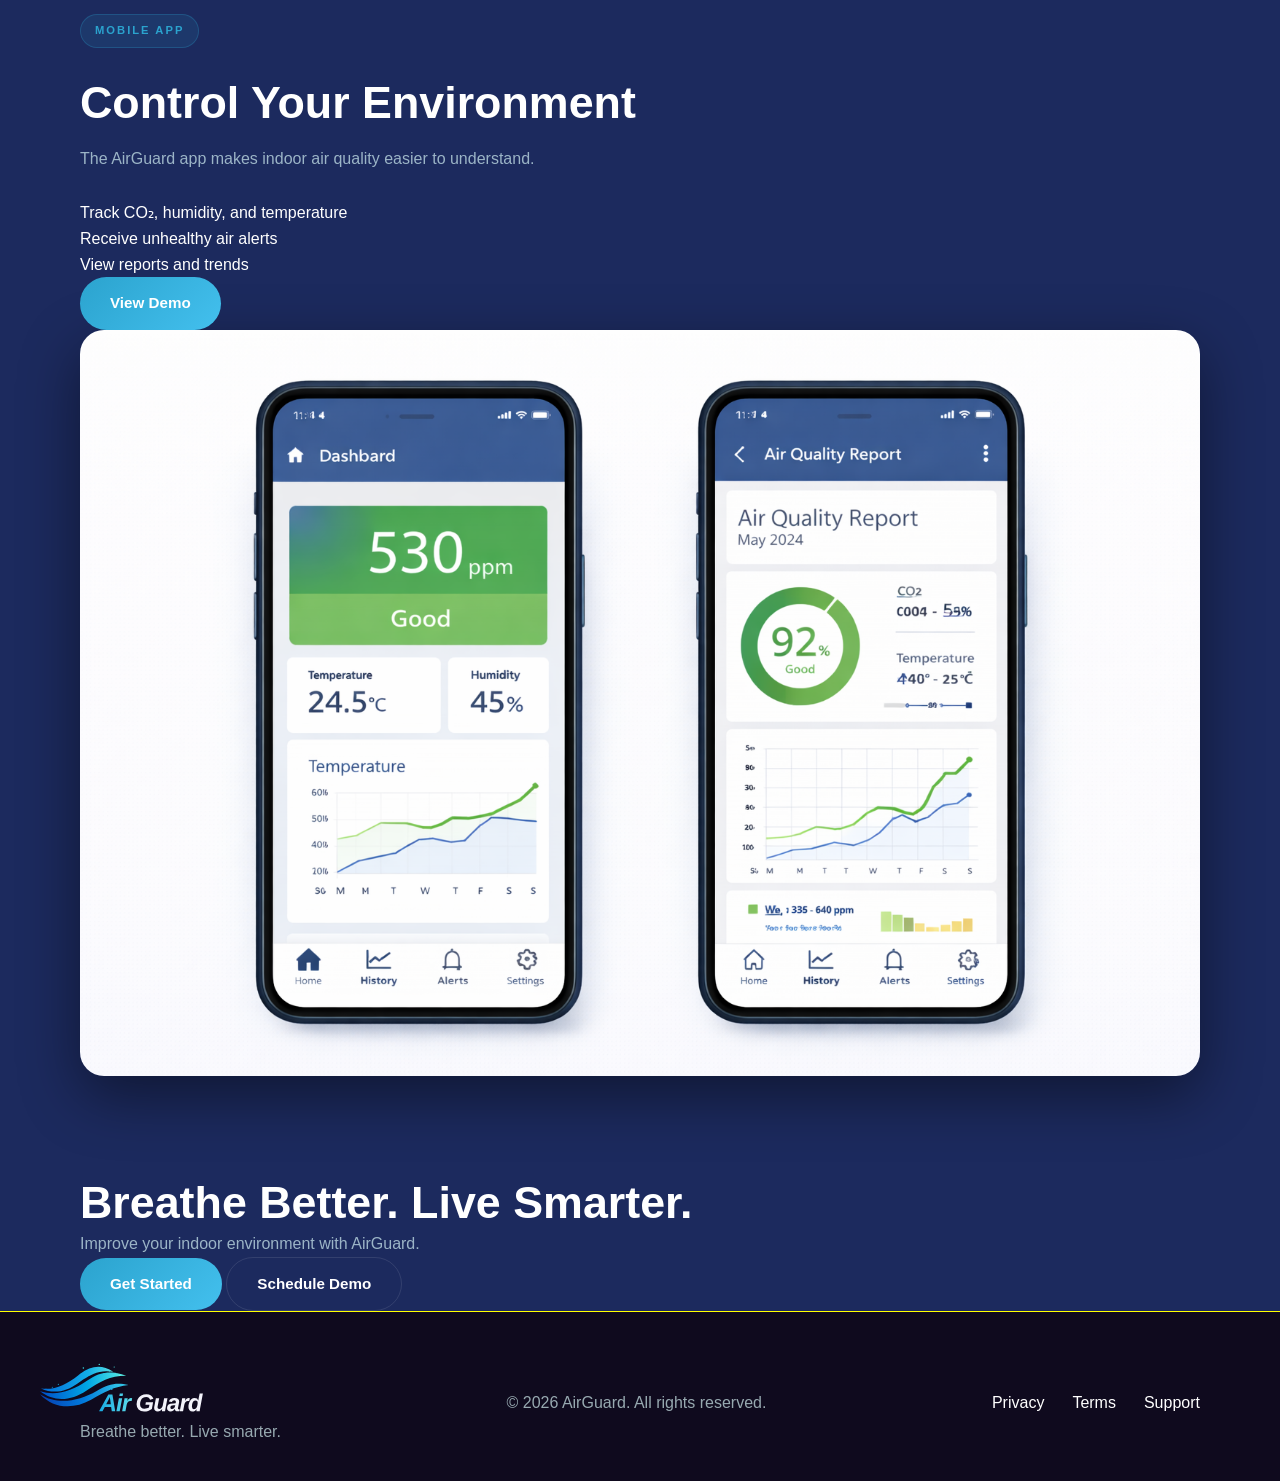
==== commit 37bf4777: "Footers with links, logo resized and cleaned up some of the code. The footers are all the same now." ====
--- a/index.html
+++ b/index.html
@@ -467,47 +467,27 @@
 
     </main>
 
-    <!-- Footer -->
-    <footer class="footer">
-
-        <div class="container footer-inner">
-
-            <div class="footer-brand">
-
-                <a href="index.html">
-
-                    <img
-                        src="images/vector-logo.svg"
-                        alt="AirGuard logo"
-                    >
-
-                </a>
-
-                <p>
-                    Breathe better. Live smarter.
-                </p>
-
-            </div>
-
-            <p>
-                © 2026 AirGuard. All rights reserved.
-            </p>
-
-            <nav class="footer-links">
-
-                <a href="#">Privacy</a>
-                <a href="#">Terms</a>
-                <a href="#">Support</a>
-
-            </nav>
-
-        </div>
-
+    <!-- FOOTER -->
+     
+     <footer class="footer">
+      <div class="container footer-inner">
+        <div class="footer-brand">
+          <div class="footer-logo">
+            <a href="index.html">
+              <img src="images/vector-logo.svg" alt="AirGuard logo" />
+            </a>
+          </div>
+            <p>Breathe better. Live smarter.</p>
+          </div>
+            <p>© 2026 AirGuard. All rights reserved.</p>
+
+        <nav class="footer-links" aria-label="Footer navigation">
+          <a href="#">Privacy</a>
+          <a href="#">Terms</a>
+          <a href="#">Support</a>
+        </nav>
+      </div>
     </footer>
-
-    <!-- JavaScript -->
     <script src="js/main.js"></script>
-
-</body>
-
+  </body>
 </html>
--- a/css/style.css
+++ b/css/style.css
@@ -503,8 +503,14 @@
   gap: 20px;
 }
 
-.footer-logo img {
-  height: 44px;
+/* Footer logo ABOUT & CONTACT */
+.footer-logo {
+  max-width: 180px;
+  height: auto;
+  display: block;
+
+margin-left: -40px;
+
 }
 .footer-links {
   display: flex;
@@ -847,6 +853,7 @@
   gap: 20px;
 }
 
+
 /* Responsive */
 @media (max-width: 900px) {
   .hero-inner,
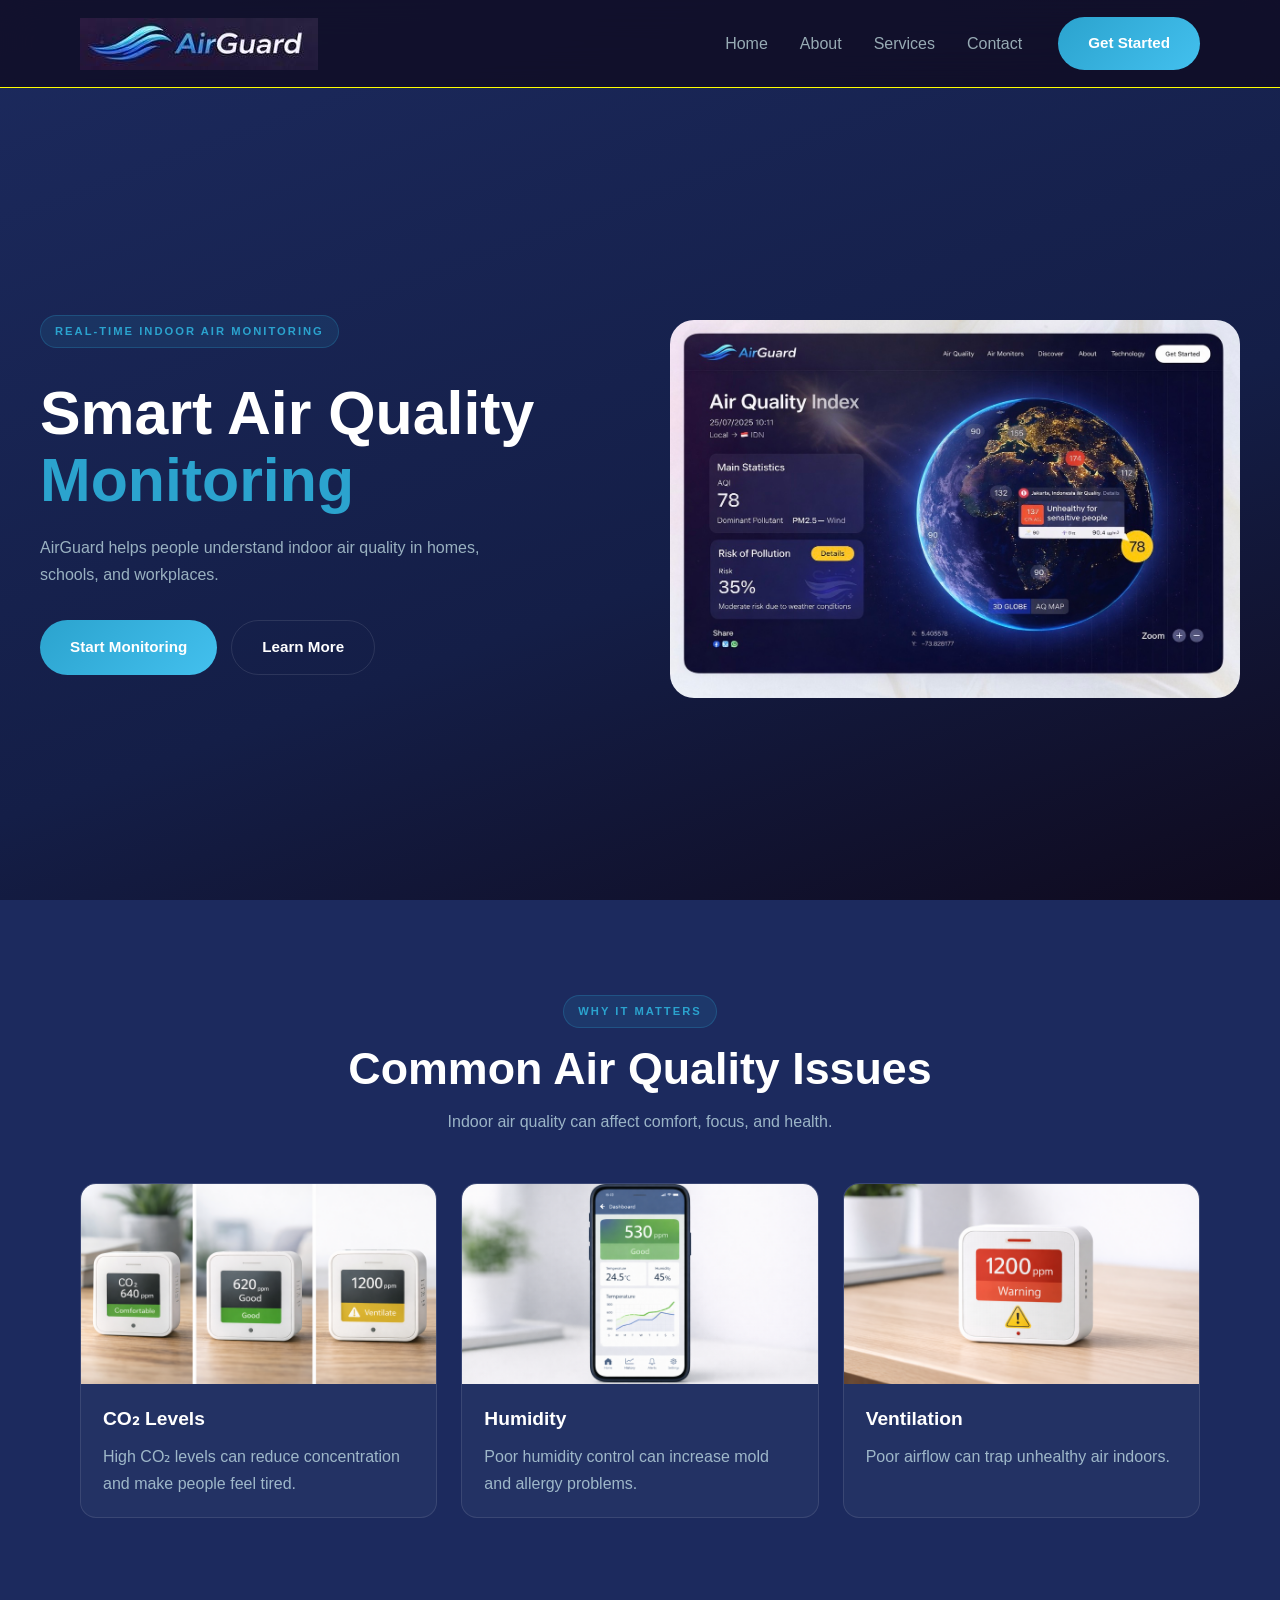
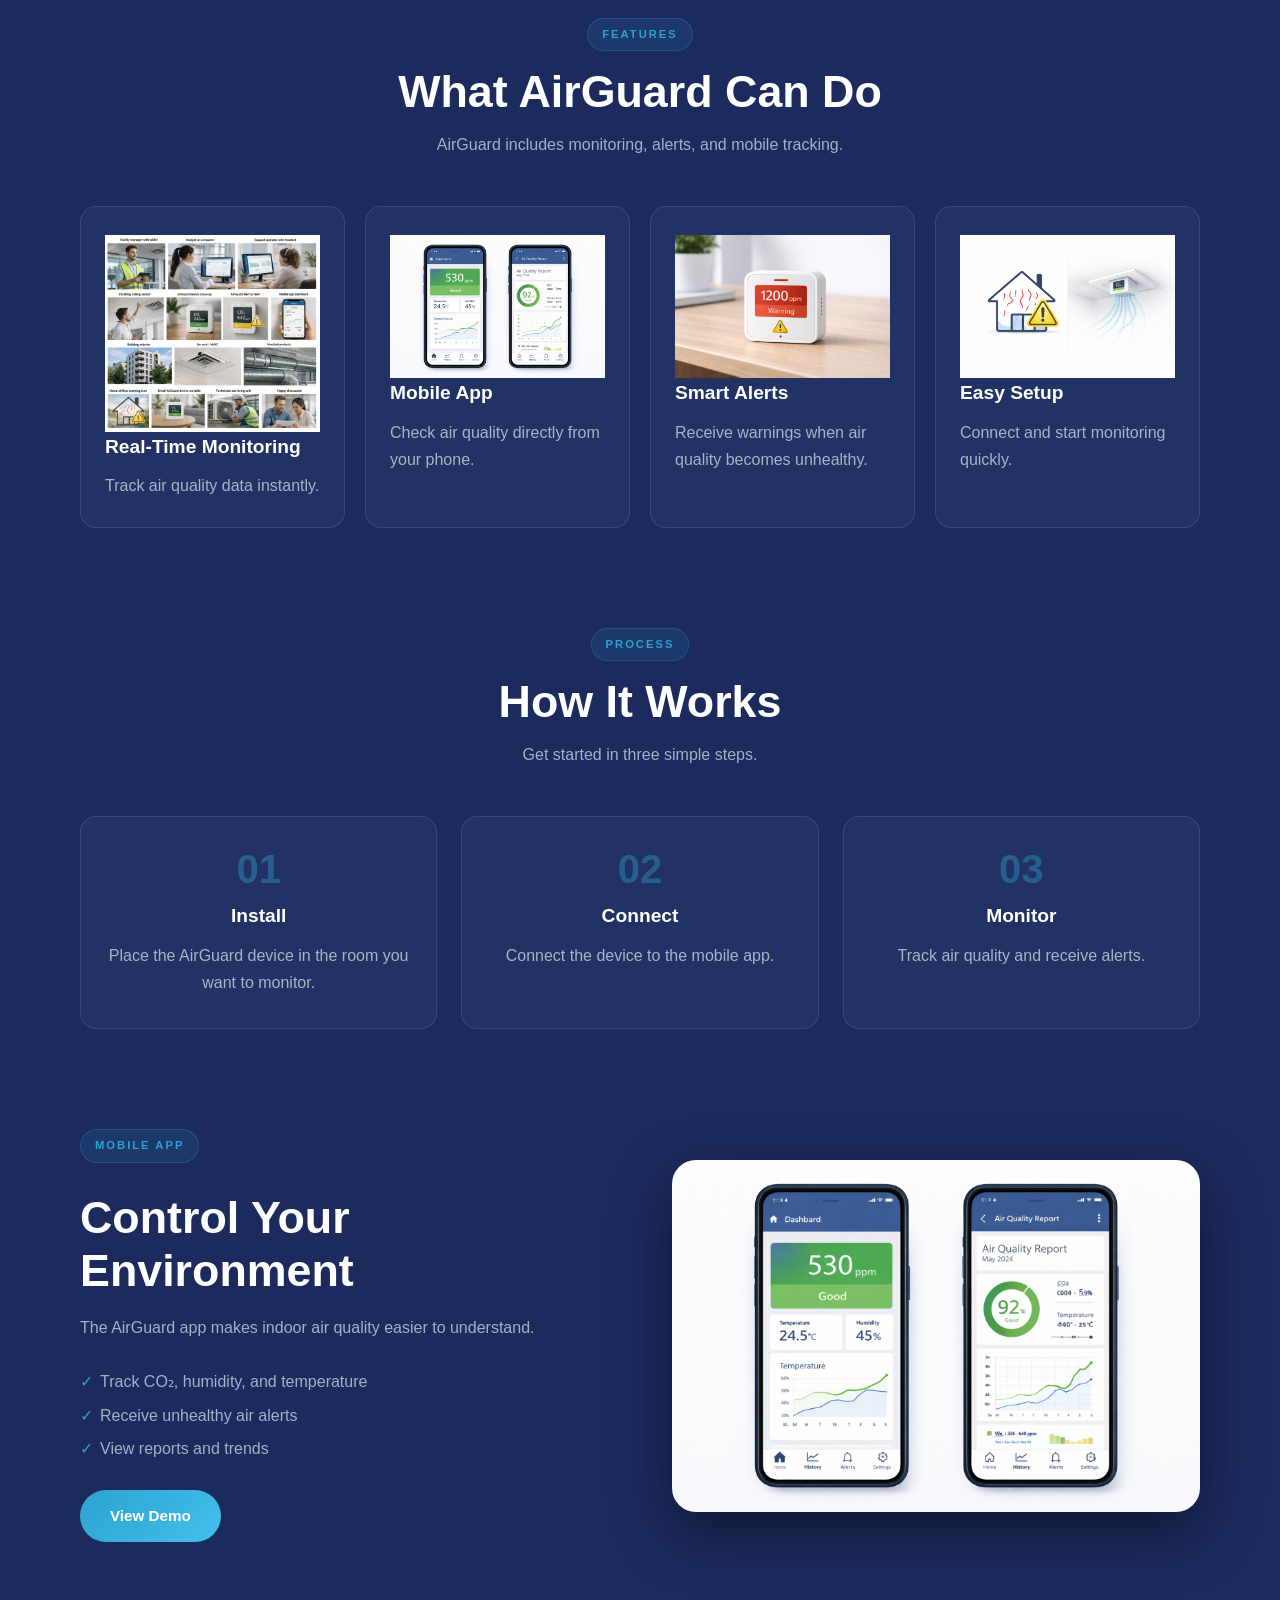
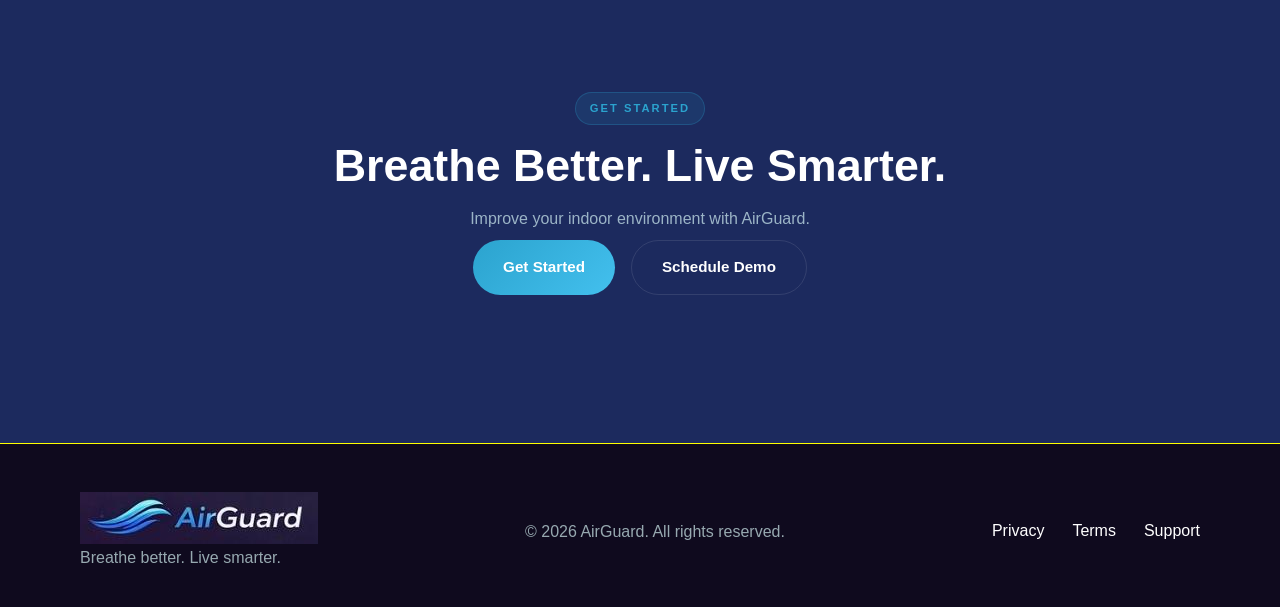
==== commit 6243cdf4: "Improve homepage layout, spacing, and alignment across all pages Fix hero spacing, CTA alignment, ap" ====
--- a/index.html
+++ b/index.html
@@ -25,7 +25,7 @@
 
             <!-- Logo -->
             <a href="index.html" class="nav-logo">
-                <img src="images/vector-logo.svg" alt="AirGuard logo">
+                <img src="images/logo.jpg" alt="AirGuard logo">
             </a>
 
             <!-- Navigation -->
@@ -381,7 +381,7 @@
         <!-- App Section -->
         <section class="section app-section">
 
-            <div class="container app-content">
+            <div class="container app-inner">
 
                 <!-- Text -->
                 <div class="app-text">
@@ -439,6 +439,11 @@
         <section class="cta-section">
 
             <div class="container cta-content">
+                <div class="section-header text-center">
+
+                    <p class="section-label">
+                        Get Started
+                    </p>
 
                 <h2>
                     Breathe Better. Live Smarter.
@@ -467,27 +472,47 @@
 
     </main>
 
-    <!-- FOOTER -->
-     
-     <footer class="footer">
-      <div class="container footer-inner">
-        <div class="footer-brand">
-          <div class="footer-logo">
-            <a href="index.html">
-              <img src="images/vector-logo.svg" alt="AirGuard logo" />
-            </a>
-          </div>
-            <p>Breathe better. Live smarter.</p>
-          </div>
-            <p>© 2026 AirGuard. All rights reserved.</p>
-
-        <nav class="footer-links" aria-label="Footer navigation">
-          <a href="#">Privacy</a>
-          <a href="#">Terms</a>
-          <a href="#">Support</a>
-        </nav>
-      </div>
+    <!-- Footer -->
+    <footer class="footer">
+
+        <div class="container footer-inner">
+
+            <div class="footer-brand">
+
+                <a href="index.html">
+
+                    <img
+                        src="images/logo.jpg"
+                        alt="AirGuard logo"
+                    >
+
+                </a>
+
+                <p>
+                    Breathe better. Live smarter.
+                </p>
+
+            </div>
+
+            <p>
+                © 2026 AirGuard. All rights reserved.
+            </p>
+
+            <nav class="footer-links">
+
+                <a href="#">Privacy</a>
+                <a href="#">Terms</a>
+                <a href="#">Support</a>
+
+            </nav>
+
+        </div>
+
     </footer>
+
+    <!-- JavaScript -->
     <script src="js/main.js"></script>
-  </body>
+
+</body>
+
 </html>
--- a/css/style.css
+++ b/css/style.css
@@ -95,7 +95,7 @@
 }
 
 .section {
-  padding: var(--section-pad) 0;
+  padding: 50px 0;
 }
 
 .text-center {
@@ -205,19 +205,14 @@
 
 .nav {
   height: 100%;
-  
+
   display: flex;
   align-items: center;
-  gap: 32px;
-}
-
-/* Logo in nav*/
+  gap: 36px;
+}
+
 .nav-logo img {
-  max-width: 200px;
-  height: auto;
-  display: block;
-
-  margin-left: -50px;
+  height: 52px;
 }
 
 .nav-links {
@@ -264,7 +259,7 @@
   display: flex;
   align-items: center;
 
-  padding: 80px 0 100px;
+padding: 15px 0 30px;
 
   position: relative;
   overflow: hidden;
@@ -274,6 +269,8 @@
   display: flex;
   gap: 14px;
   flex-wrap: wrap;
+  margin-top: 28px;
+
 }
 
 .hero-image img {
@@ -422,7 +419,7 @@
   background: rgba(43, 163, 206, 0.12);
 }
 
-/* contact */
+/* contact*/
 .contact-layout {
   display: grid;
   grid-template-columns: 1fr 1.5fr;
@@ -465,7 +462,7 @@
   width: 100%;
 }
 
-/* CTA */
+/* CTA*/
 .cta-actions {
   display: flex;
   justify-content: center;
@@ -473,18 +470,45 @@
 
   flex-wrap: wrap;
 }
+.cta-section {
+    padding: 100px 0;
+}
 
 .cta-box {
-  padding: 72px 48px;
-
-  border-radius: var(--radius-xl);
-
-  background: rgba(43, 163, 206, 0.08);
-
-  border: 1px solid rgba(43, 163, 206, 0.2);
-}
-
-/* Footer */
+    padding: 72px 48px;
+    text-align: center;
+    max-width: 700px;
+    margin: 0 auto;
+    border-radius: var(--radius-xl);
+    background: rgba(43, 163, 206, 0.08);
+    border: 1px solid rgba(43, 163, 206, 0.2);
+}
+.cta-box h2 {
+    margin-bottom: 16px;
+}
+.cta-box h2,
+.cta-box p {
+    text-align: center;
+}
+
+
+.cta-buttons {
+    display: flex;
+    justify-content: center;
+    gap: 16px;
+    flex-wrap: wrap;
+    margin-top: 8px;
+}
+
+.cta-box p {
+    margin-bottom: 32px;
+    max-width: 500px;
+    margin-left: auto;
+    margin-right: auto;
+}
+
+
+/* Footer*/
 .footer {
   background: var(--bg-nav);
 
@@ -503,14 +527,8 @@
   gap: 20px;
 }
 
-/* Footer logo ABOUT & CONTACT */
-.footer-logo {
-  max-width: 180px;
-  height: auto;
-  display: block;
-
-margin-left: -40px;
-
+.footer-logo img {
+  height: 44px;
 }
 .footer-links {
   display: flex;
@@ -590,7 +608,7 @@
   gap: 60px;
   align-items: center;
   min-height: calc(100vh - var(--header-h));
-  padding: 80px 0;
+  padding: 20px 0;
 }
 
 .teal {
@@ -609,7 +627,7 @@
   display: flex;
   gap: 14px;
   flex-wrap: wrap;
-  margin-bottom: 40px;
+  margin-bottom: 28px;
 }
 
 .hero-stats {
@@ -816,18 +834,40 @@
 }
 
 /* App section */
-.app-inner {
-  display: grid;
-  grid-template-columns: 1fr 1fr;
-  gap: 64px;
-  align-items: center;
-}
+.app-inner,
+.app-content {
+    display: grid;
+    grid-template-columns: 1fr 1fr;
+    gap: 64px;
+    align-items: center;
+}
+
 
 .app-text h2 {
   margin-bottom: 16px;
 }
 .app-text p {
   margin-bottom: 28px;
+}
+.app-list {
+    display: flex;
+    flex-direction: column;
+    gap: 8px;
+    margin-bottom: 28px;
+    padding-left: 0;
+}
+
+.app-list li {
+    color: var(--text-muted);
+    padding-left: 20px;
+    position: relative;
+}
+
+.app-list li::before {
+    content: '✓';
+    position: absolute;
+    left: 0;
+    color: var(--teal);
 }
 
 .app-image img {
@@ -852,7 +892,6 @@
   flex-wrap: wrap;
   gap: 20px;
 }
-
 
 /* Responsive */
 @media (max-width: 900px) {
@@ -882,14 +921,12 @@
 
 /* Contact page spacing fixes */
 .contact-hero {
-  padding: 150px 0 70px;
+  padding: 80px 0 50px;
 }
 
 .contact-hero h1 {
   margin-top: 18px;
-
   margin-bottom: 20px;
-
   max-width: 900px;
 }
 
@@ -897,21 +934,13 @@
   max-width: 620px;
 }
 
-/* Layout */
-
 .contact-layout {
   display: grid;
-
   grid-template-columns: 1fr 1.3fr;
-
   gap: 90px;
-
   align-items: start;
-
   padding-bottom: 120px;
 }
-
-/* Left side */
 
 .contact-info {
   max-width: 520px;
@@ -927,9 +956,7 @@
 
 .contact-perks {
   display: grid;
-
   gap: 24px;
-
   margin-top: 32px;
 }
 
@@ -937,121 +964,58 @@
   margin-bottom: 6px;
 }
 
-/* Form card */
-
 .contact-form-card {
   padding: 48px;
-
   border-radius: 24px;
-
   background: rgba(255, 255, 255, 0.04);
-
-  border: 1px solid rgba(255, 255, 255, 0.12);
-
+  border: 1px solid rgba(255, 255, 255, 0.1);
   box-shadow: 0 10px 30px rgba(0, 0, 0, 0.25);
 }
 
-/* Form rows */
-
 .form-row {
   display: grid;
-
   grid-template-columns: 1fr 1fr;
-
   gap: 22px;
-
   margin-bottom: 22px;
 }
 
 .form-group {
   display: flex;
-
   flex-direction: column;
-
   gap: 8px;
-
   margin-bottom: 22px;
 }
-
-/* Labels */
 
 .form-group label {
   color: #7fe7ff;
-
   font-weight: 600;
-
   font-size: 0.85rem;
 }
-
-/* Inputs */
 
 .form-group input,
 .form-group select,
 .form-group textarea {
   width: 100%;
-
   padding: 15px 18px;
-
   border-radius: 12px;
-
-  border: 1px solid rgba(255, 255, 255, 0.18);
-
-  background: #1d122e !important;
-
-  color: #ffffff !important;
-
+  border: 1px solid rgba(255, 255, 255, 0.1);
+  background: rgba(255, 255, 255, 0.06);
+  color: white;
   font: inherit;
-
-  appearance: none;
-
-  -webkit-appearance: none;
-
-  -moz-appearance: none;
-}
-
-/* Placeholder */
-
-.form-group input::placeholder,
-.form-group textarea::placeholder {
-  color: rgba(255, 255, 255, 0.55);
-}
-
-/* Select */
-
-.form-group select {
-  background-color: #1d122e !important;
-
-  color: #ffffff !important;
-}
-
-.form-group select option {
-  background-color: #1d122e;
-
-  color: #ffffff;
-}
-
-/* Textarea */
+}
 
 .form-group textarea {
   resize: vertical;
-
-  min-height: 140px;
-}
-
-/* Button */
+}
 
 .form-submit {
   width: 100%;
-
   margin-top: 12px;
 }
-
-/* Responsive */
 
 @media (max-width: 900px) {
   .contact-layout {
     grid-template-columns: 1fr;
-
     gap: 50px;
   }
 
@@ -1062,8 +1026,4 @@
   .contact-form-card {
     padding: 32px 24px;
   }
-
-  .contact-hero {
-    padding: 120px 0 50px;
-  }
-}
+}
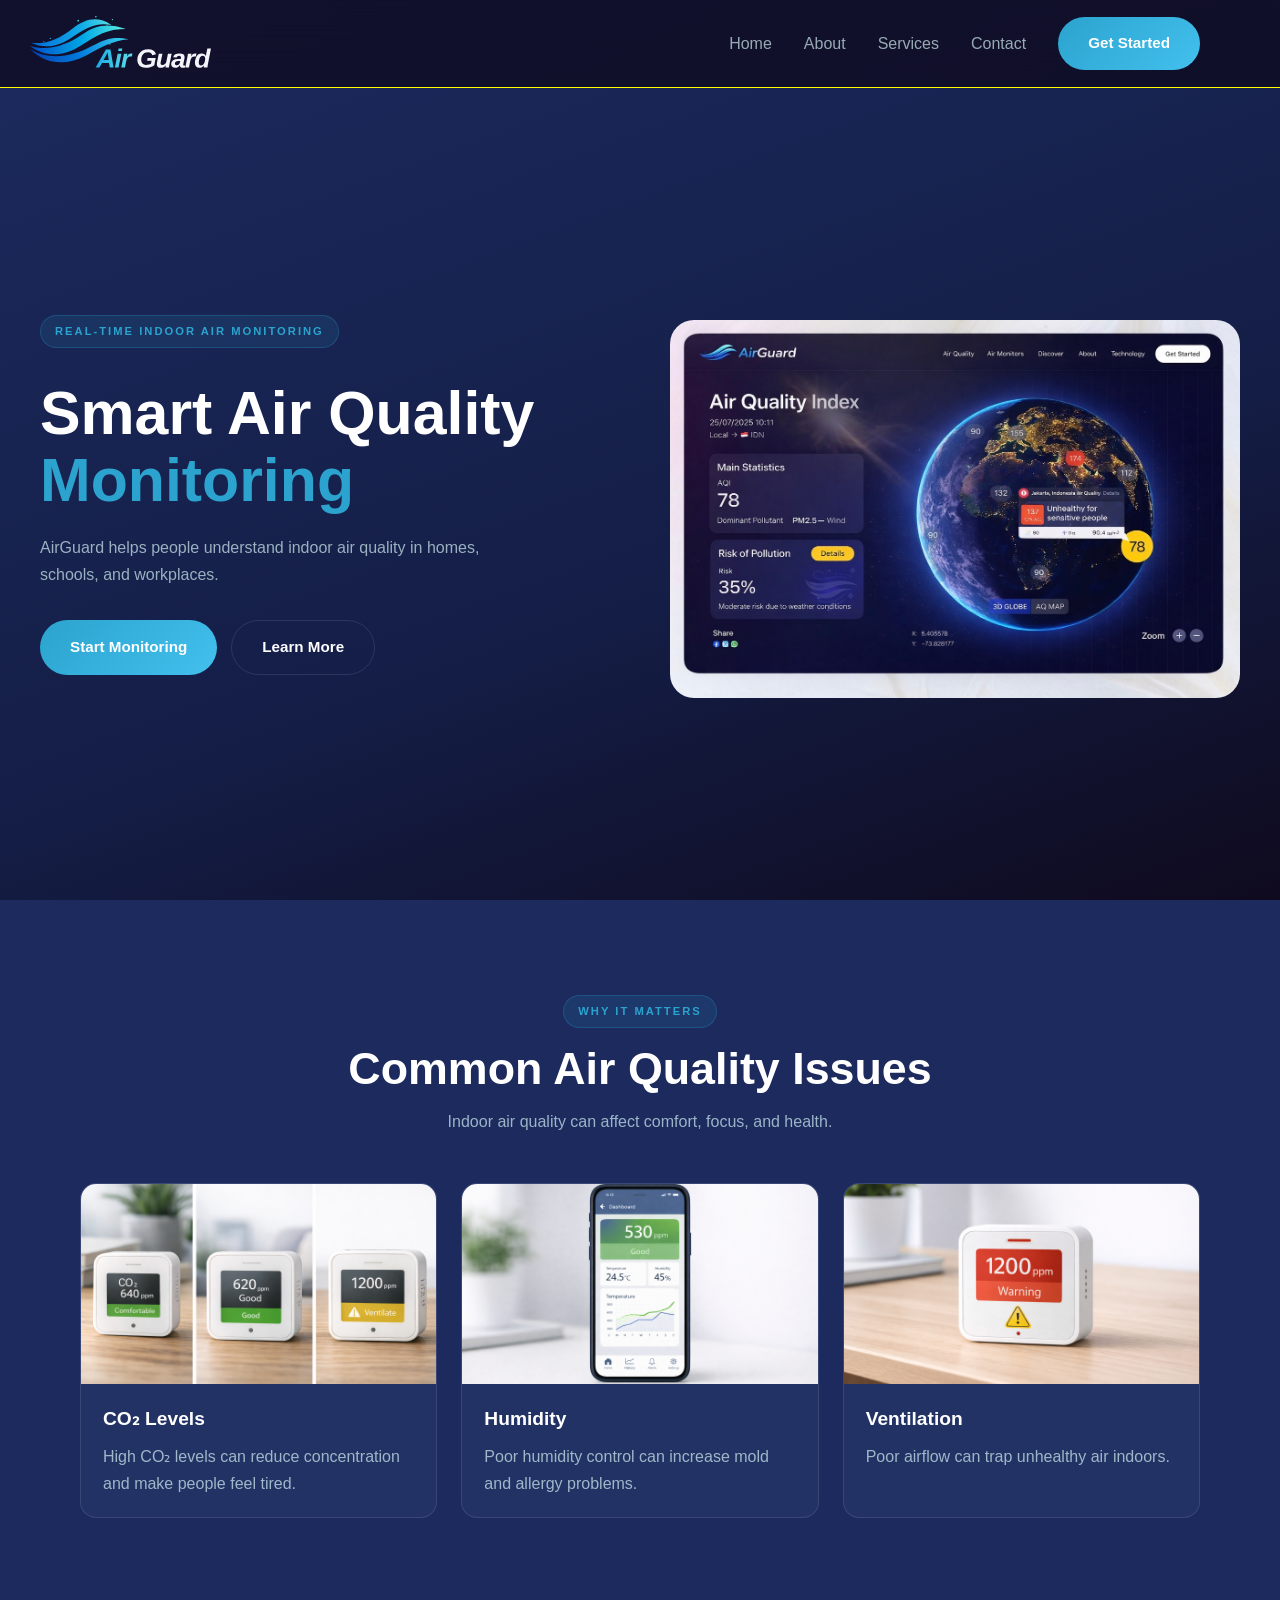
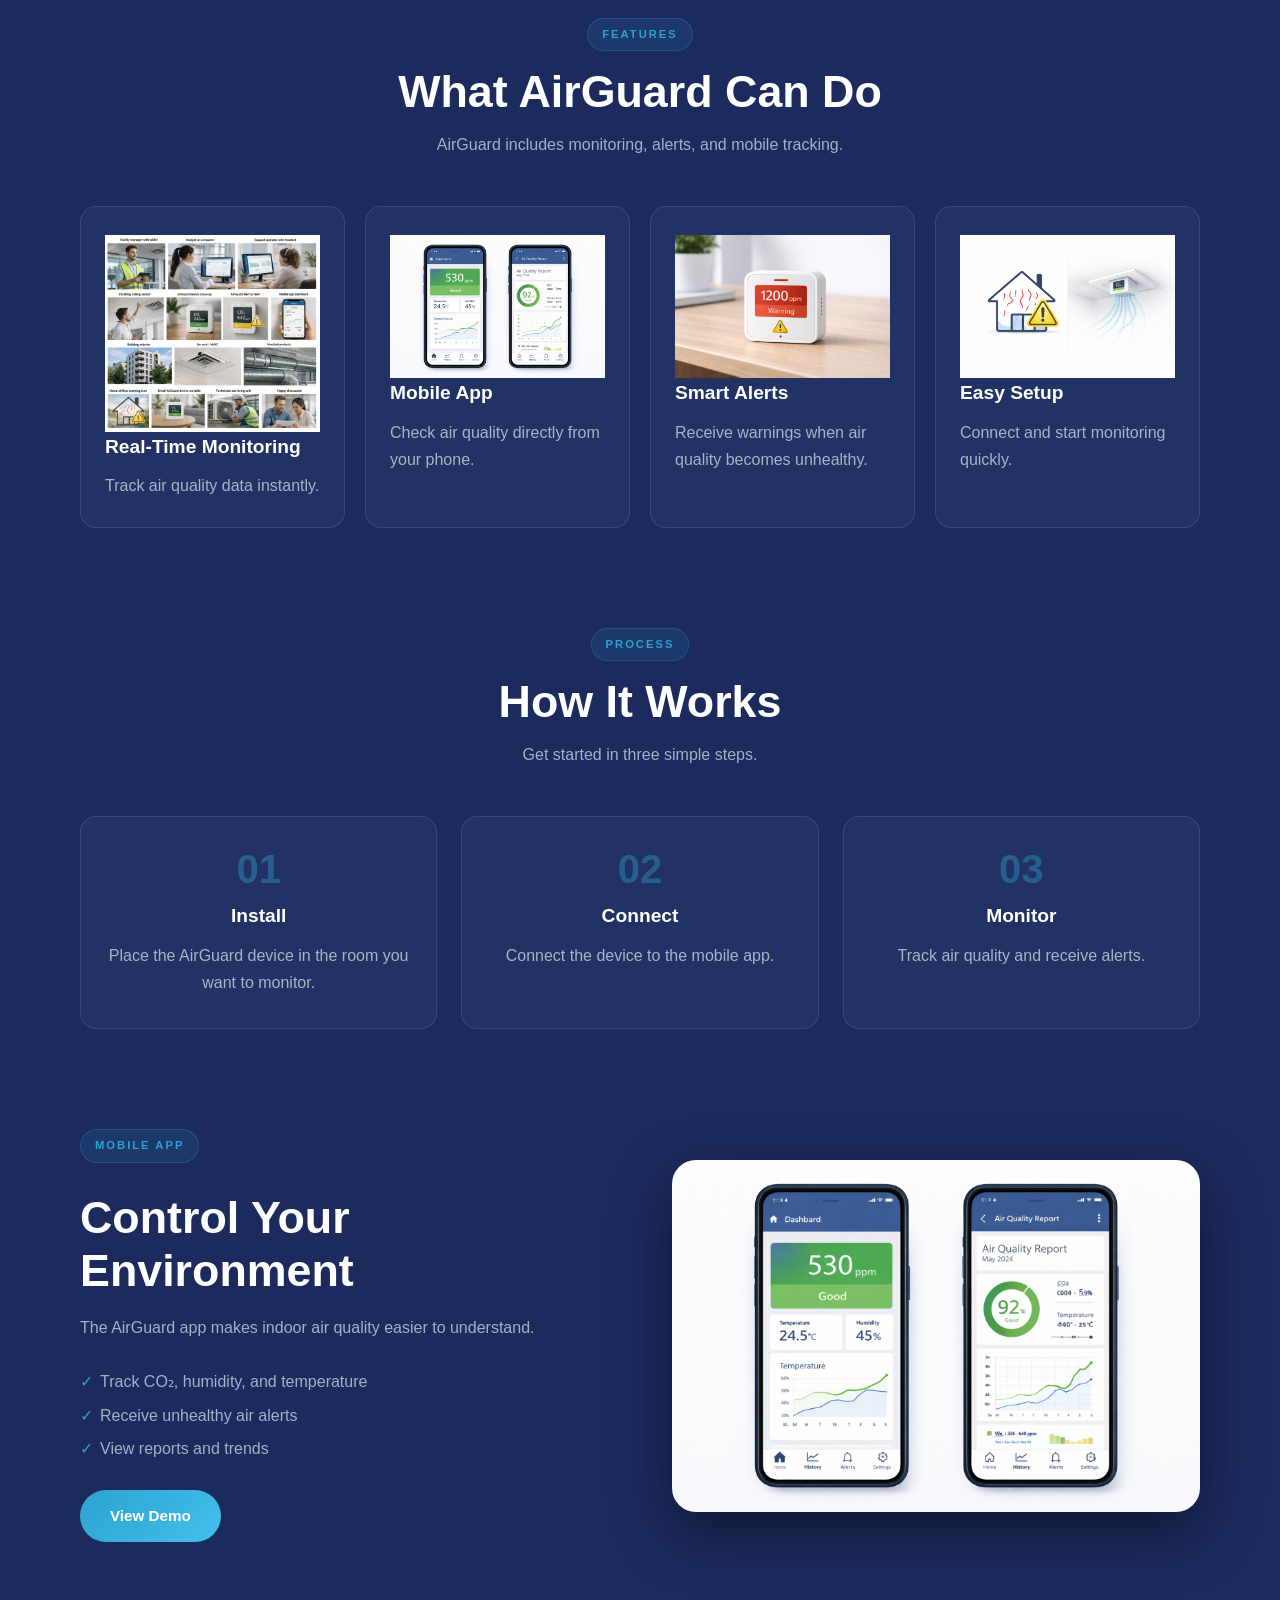
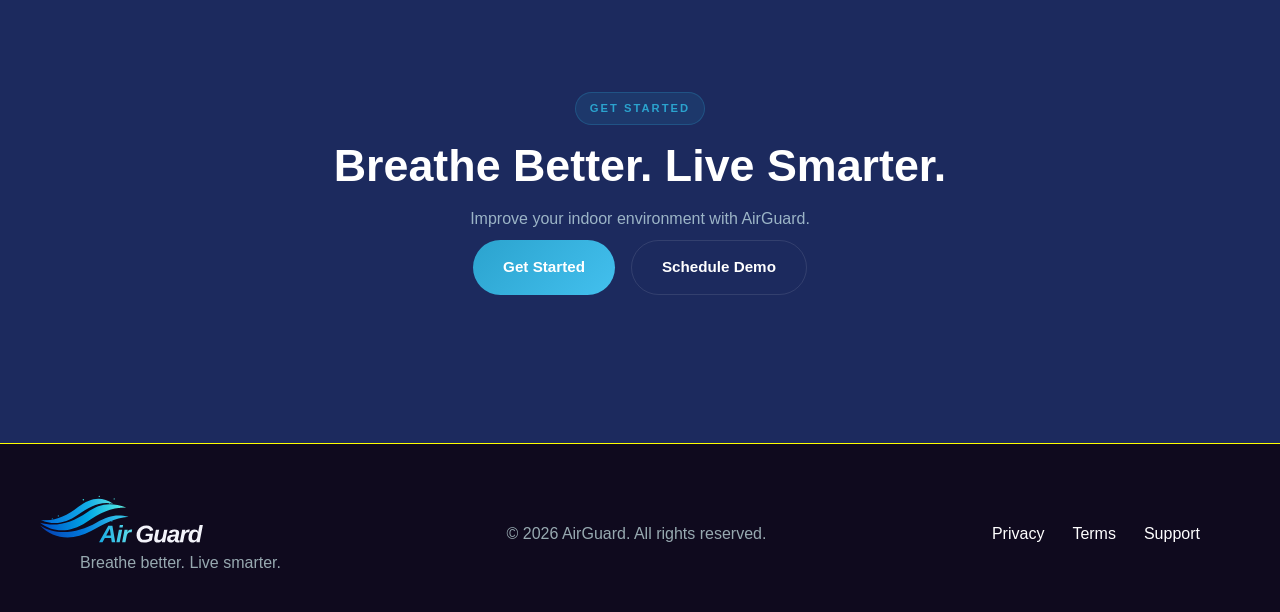
==== commit a2ce049a: "Merge branch 'main' of https://github.com/Web-Design-Project-2026/web-design-project-2026-group-13" ====
--- a/index.html
+++ b/index.html
@@ -25,7 +25,7 @@
 
             <!-- Logo -->
             <a href="index.html" class="nav-logo">
-                <img src="images/logo.jpg" alt="AirGuard logo">
+                <img src="images/vector-logo.svg" alt="AirGuard logo">
             </a>
 
             <!-- Navigation -->
@@ -472,47 +472,27 @@
 
     </main>
 
-    <!-- Footer -->
-    <footer class="footer">
-
-        <div class="container footer-inner">
-
-            <div class="footer-brand">
-
-                <a href="index.html">
-
-                    <img
-                        src="images/logo.jpg"
-                        alt="AirGuard logo"
-                    >
-
-                </a>
-
-                <p>
-                    Breathe better. Live smarter.
-                </p>
-
-            </div>
-
-            <p>
-                © 2026 AirGuard. All rights reserved.
-            </p>
-
-            <nav class="footer-links">
-
-                <a href="#">Privacy</a>
-                <a href="#">Terms</a>
-                <a href="#">Support</a>
-
-            </nav>
-
-        </div>
-
+    <!-- FOOTER -->
+     
+     <footer class="footer">
+      <div class="container footer-inner">
+        <div class="footer-brand">
+          <div class="footer-logo">
+            <a href="index.html">
+              <img src="images/vector-logo.svg" alt="AirGuard logo" />
+            </a>
+          </div>
+            <p>Breathe better. Live smarter.</p>
+          </div>
+            <p>© 2026 AirGuard. All rights reserved.</p>
+
+        <nav class="footer-links" aria-label="Footer navigation">
+          <a href="#">Privacy</a>
+          <a href="#">Terms</a>
+          <a href="#">Support</a>
+        </nav>
+      </div>
     </footer>
-
-    <!-- JavaScript -->
     <script src="js/main.js"></script>
-
-</body>
-
+  </body>
 </html>
--- a/css/style.css
+++ b/css/style.css
@@ -205,14 +205,19 @@
 
 .nav {
   height: 100%;
-
+  
   display: flex;
   align-items: center;
-  gap: 36px;
-}
-
+  gap: 32px;
+}
+
+/* Logo in nav*/
 .nav-logo img {
-  height: 52px;
+  max-width: 200px;
+  height: auto;
+  display: block;
+
+  margin-left: -50px;
 }
 
 .nav-links {
@@ -419,7 +424,7 @@
   background: rgba(43, 163, 206, 0.12);
 }
 
-/* contact*/
+/* contact */
 .contact-layout {
   display: grid;
   grid-template-columns: 1fr 1.5fr;
@@ -462,7 +467,7 @@
   width: 100%;
 }
 
-/* CTA*/
+/* CTA */
 .cta-actions {
   display: flex;
   justify-content: center;
@@ -508,7 +513,7 @@
 }
 
 
-/* Footer*/
+/* Footer */
 .footer {
   background: var(--bg-nav);
 
@@ -527,8 +532,14 @@
   gap: 20px;
 }
 
-.footer-logo img {
-  height: 44px;
+/* Footer logo ABOUT & CONTACT */
+.footer-logo {
+  max-width: 180px;
+  height: auto;
+  display: block;
+
+margin-left: -40px;
+
 }
 .footer-links {
   display: flex;
@@ -893,6 +904,7 @@
   gap: 20px;
 }
 
+
 /* Responsive */
 @media (max-width: 900px) {
   .hero-inner,
@@ -926,7 +938,9 @@
 
 .contact-hero h1 {
   margin-top: 18px;
+
   margin-bottom: 20px;
+
   max-width: 900px;
 }
 
@@ -934,13 +948,21 @@
   max-width: 620px;
 }
 
+/* Layout */
+
 .contact-layout {
   display: grid;
+
   grid-template-columns: 1fr 1.3fr;
+
   gap: 90px;
+
   align-items: start;
+
   padding-bottom: 120px;
 }
+
+/* Left side */
 
 .contact-info {
   max-width: 520px;
@@ -956,7 +978,9 @@
 
 .contact-perks {
   display: grid;
+
   gap: 24px;
+
   margin-top: 32px;
 }
 
@@ -964,58 +988,121 @@
   margin-bottom: 6px;
 }
 
+/* Form card */
+
 .contact-form-card {
   padding: 48px;
+
   border-radius: 24px;
+
   background: rgba(255, 255, 255, 0.04);
-  border: 1px solid rgba(255, 255, 255, 0.1);
+
+  border: 1px solid rgba(255, 255, 255, 0.12);
+
   box-shadow: 0 10px 30px rgba(0, 0, 0, 0.25);
 }
 
+/* Form rows */
+
 .form-row {
   display: grid;
+
   grid-template-columns: 1fr 1fr;
+
   gap: 22px;
+
   margin-bottom: 22px;
 }
 
 .form-group {
   display: flex;
+
   flex-direction: column;
+
   gap: 8px;
+
   margin-bottom: 22px;
 }
+
+/* Labels */
 
 .form-group label {
   color: #7fe7ff;
+
   font-weight: 600;
+
   font-size: 0.85rem;
 }
+
+/* Inputs */
 
 .form-group input,
 .form-group select,
 .form-group textarea {
   width: 100%;
+
   padding: 15px 18px;
+
   border-radius: 12px;
-  border: 1px solid rgba(255, 255, 255, 0.1);
-  background: rgba(255, 255, 255, 0.06);
-  color: white;
+
+  border: 1px solid rgba(255, 255, 255, 0.18);
+
+  background: #1d122e !important;
+
+  color: #ffffff !important;
+
   font: inherit;
-}
+
+  appearance: none;
+
+  -webkit-appearance: none;
+
+  -moz-appearance: none;
+}
+
+/* Placeholder */
+
+.form-group input::placeholder,
+.form-group textarea::placeholder {
+  color: rgba(255, 255, 255, 0.55);
+}
+
+/* Select */
+
+.form-group select {
+  background-color: #1d122e !important;
+
+  color: #ffffff !important;
+}
+
+.form-group select option {
+  background-color: #1d122e;
+
+  color: #ffffff;
+}
+
+/* Textarea */
 
 .form-group textarea {
   resize: vertical;
-}
+
+  min-height: 140px;
+}
+
+/* Button */
 
 .form-submit {
   width: 100%;
+
   margin-top: 12px;
 }
+
+/* Responsive */
 
 @media (max-width: 900px) {
   .contact-layout {
     grid-template-columns: 1fr;
+
     gap: 50px;
   }
 
@@ -1026,4 +1113,8 @@
   .contact-form-card {
     padding: 32px 24px;
   }
-}
+
+  .contact-hero {
+    padding: 120px 0 50px;
+  }
+}
